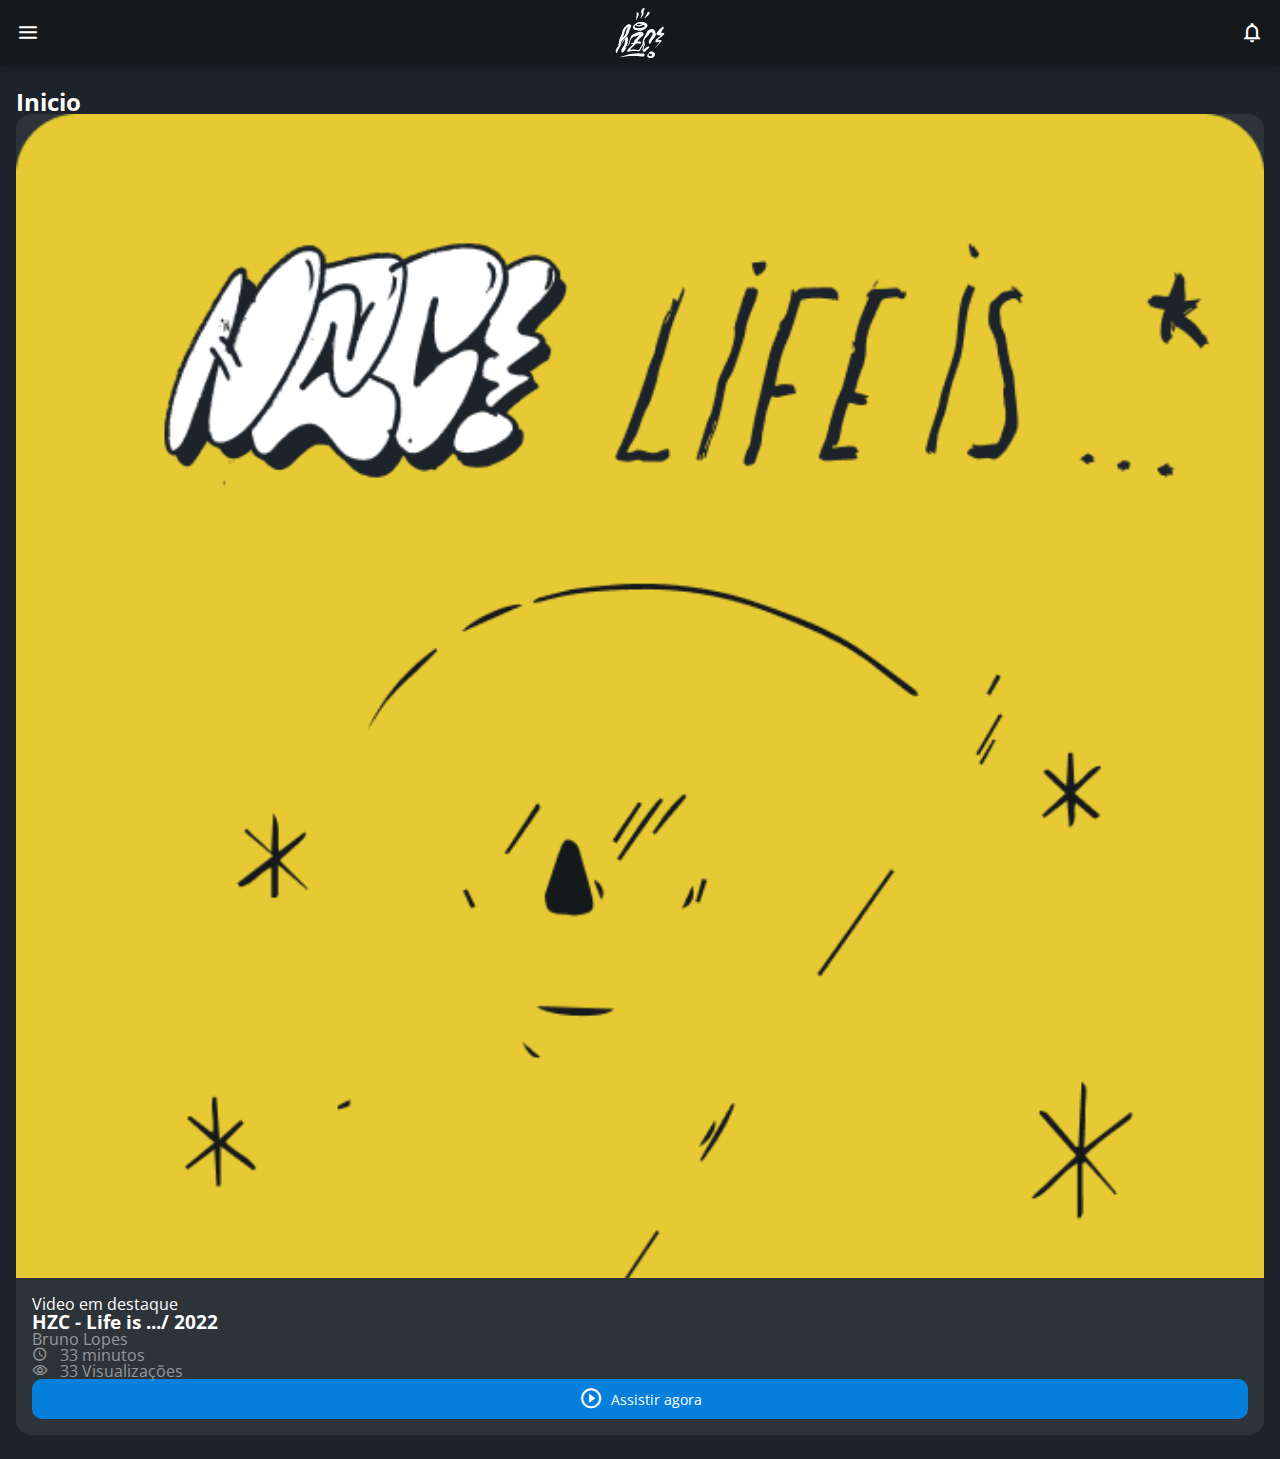
==== html-css/2 flexbox e grid/index.html @ 56a25d45 "css cartão" ====
<!DOCTYPE html>
<html lang="pt-br">
<head>
    <meta charset="UTF-8">
    <meta http-equiv="X-UA-Compatible" content="IE=edge">
    <meta name="viewport" content="width=device-width, initial-scale=1.0">
    <link rel="preconnect" href="https://fonts.googleapis.com">
    <link rel="preconnect" href="https://fonts.gstatic.com" crossorigin>
    <link rel="stylesheet" href="https://fonts.googleapis.com/css2?family=Open+Sans:wght@400;600;700&display=swap">
    <link rel="stylesheet" href="assets/css/reset.css">
    <link rel="stylesheet" href="assets/css/estilos.css">
    <title>HZC | Home</title>
</head>
<body>
    <header class="cabecalho">
        <button class="cabecalho__menu" aria-label="Menu"><i></i></button>
        <img src="assets/img/logo.svg" alt="logo da HZC" class="cabecalho__logo">
        <button class="cabecalho__notificacao" aria-label="Notificação"><i></i></button>
    </header>
   <nav class="menu-lateral ">
    <img src="assets/img/logo.svg" alt="logo da HZC" class="menu-lateral__logo">
    <a href="#" class="menu-lateral__link menu-lateral__link--inicio menu-lateral__link--ativo">Início</a>
    <a href="#" class="menu-lateral__link menu-lateral__link--video">Video</a>
    <a href="#" class="menu-lateral__link menu-lateral__link--picos">Picos</a>
    <a href="#" class="menu-lateral__link menu-lateral__link--integrantes">Integrantes</a>
    <a href="#" class="menu-lateral__link menu-lateral__link--camisas">Camisas</a>
    <a href="#" class="menu-lateral__link menu-lateral__link--pinturas">Pinturas</a>
    </nav>
    <main class="principal">
        <h2 class="titulo-pagina">Inicio</h2>
        <article class="cartao">
            <img src="assets/img/banner-mobile_1.png" alt="banner cartão 1" class="cartao__imagem">
            <div class="cartao__conteudo">
                <p class="cartao__destaque">Video em destaque</p>
                <h3 class="cartao__titulo">HZC - Life is .../ 2022</h3>
                <p class="cartaoperfil">Bruno Lopes</p>
                <p class="cartao__infor cartao__infor--tempo"> 33 minutos</p>
                <p class="cartao__infor cartao__infor--visualizacao"> 33 Visualizações</p>
                <button class="cartao__botao cartao__botao--destaque cartao__botao--play">Assistir agora</button>
            </div>
        </article>
    </main>





    <script src="index.js"></script>
</body>
</html>
---- html-css/2 flexbox e grid/assets/css/estilos.css ----
@font-face {
    font-family: 'icones';
    src: url(../font/icones.ttf);
}

body{
    background-color: #1D232A;
    font-family: 'Open Sans', 'icones', sans-serif;
    color: #ffffff;
}

.cabecalho{
    display: flex;
    justify-content: space-between;
    align-items: center;
    background-color: #15191C;
    box-shadow: 0px 4px 4px rgba(0, 0, 0, 0.16);
    padding: 8px 16px;
}

.cabecalho__menu::before{
    content: "\e904";
    font-size: 24px;
}

.cabecalho__notificacao::before{
    content: "\e906";
    font-size: 24px;
}

.cabecalho__logo{
    width: 50px;
}

.menu-lateral{
    display: flex;
    flex-direction: column;
    background-color: #15191C;
    width: 75vw;
    height: 100vh;

    position: absolute;
    left: -100vw;
    transition: 0.25s;
}

.menu-lateral--ativo{
    left: 0vw;
    transition: 0.25s;
}

.menu-lateral__logo{
    align-self: center;
    width: 118px;
    padding: 16px;
}

.menu-lateral__link{
    height:64px;
    color: #95999c;   
    padding-left: 64px;
    display: flex;
    align-items: center;
}

.menu-lateral__link--ativo{
    color: white;
    padding-left: 56px;
    border-left:8px solid #ffffff;
}

.menu-lateral__link::before{
    content: "";
    width: 24px;
    height: 24px;
    font-size: 24px;
    position: absolute;
    left: 24px;
    
}

.menu-lateral__link--inicio::before{
    content: "\e902";
}
.menu-lateral__link--video::before{
    content: "\e90e";
}
.menu-lateral__link--picos::before{
    content: "\e909";
}
.menu-lateral__link--integrantes::before{
    content: "\e903";
}
.menu-lateral__link--camisas::before{
    content: "\e900";
}
.menu-lateral__link--pinturas::before{
    content: "\e90a";
}

.principal{
    padding: 24px 16px;
}

.titulo-pagina{
    font-size: 1.5rem;
    font-weight: 700;
}

.cartao{
    width: 100%;
    border-radius: 15px;
    overflow: hidden; /*qualquer coisa que passar do cartão fica escondido*/
    background-color:#2C343A ;

}

.cartao__conteudo{
    padding: 16px;
    color: #95999C

}

.cartao__destaque{
    color: white;
}

.cartao__titulo{
    font-size: 1.2rem;
    font-weight: 700;
    color: white;
}

.cartao__perfil{
    color: #95999C;
    font-size: 0.9rem;
}

.cartao__info{
    display: flex;
    align-items: center;
    color: #95999C;
}

.cartao__infor--tempo::before{
    content: "\e90c";
    margin-right: 8px;
}

.cartao__infor--visualizacao::before{
    content: "\e90f";
    margin-right: 8px;
}

.cartao__botao{
    display: flex;
    justify-content: center;
    align-items: center;
    background-color: #0480DC;
    width: 40px;
    height: 40px;
    border-radius: 10px;
    font-size: 0.9rem;
    color: white;
}

.cartao__botao--play::before{
    content: "\e90b";
    font-size: 24px;

}

.cartao__botao--destaque{
    width: 100%;
}

.cartao__botao--destaque::before{
    margin-right: 8px;
}
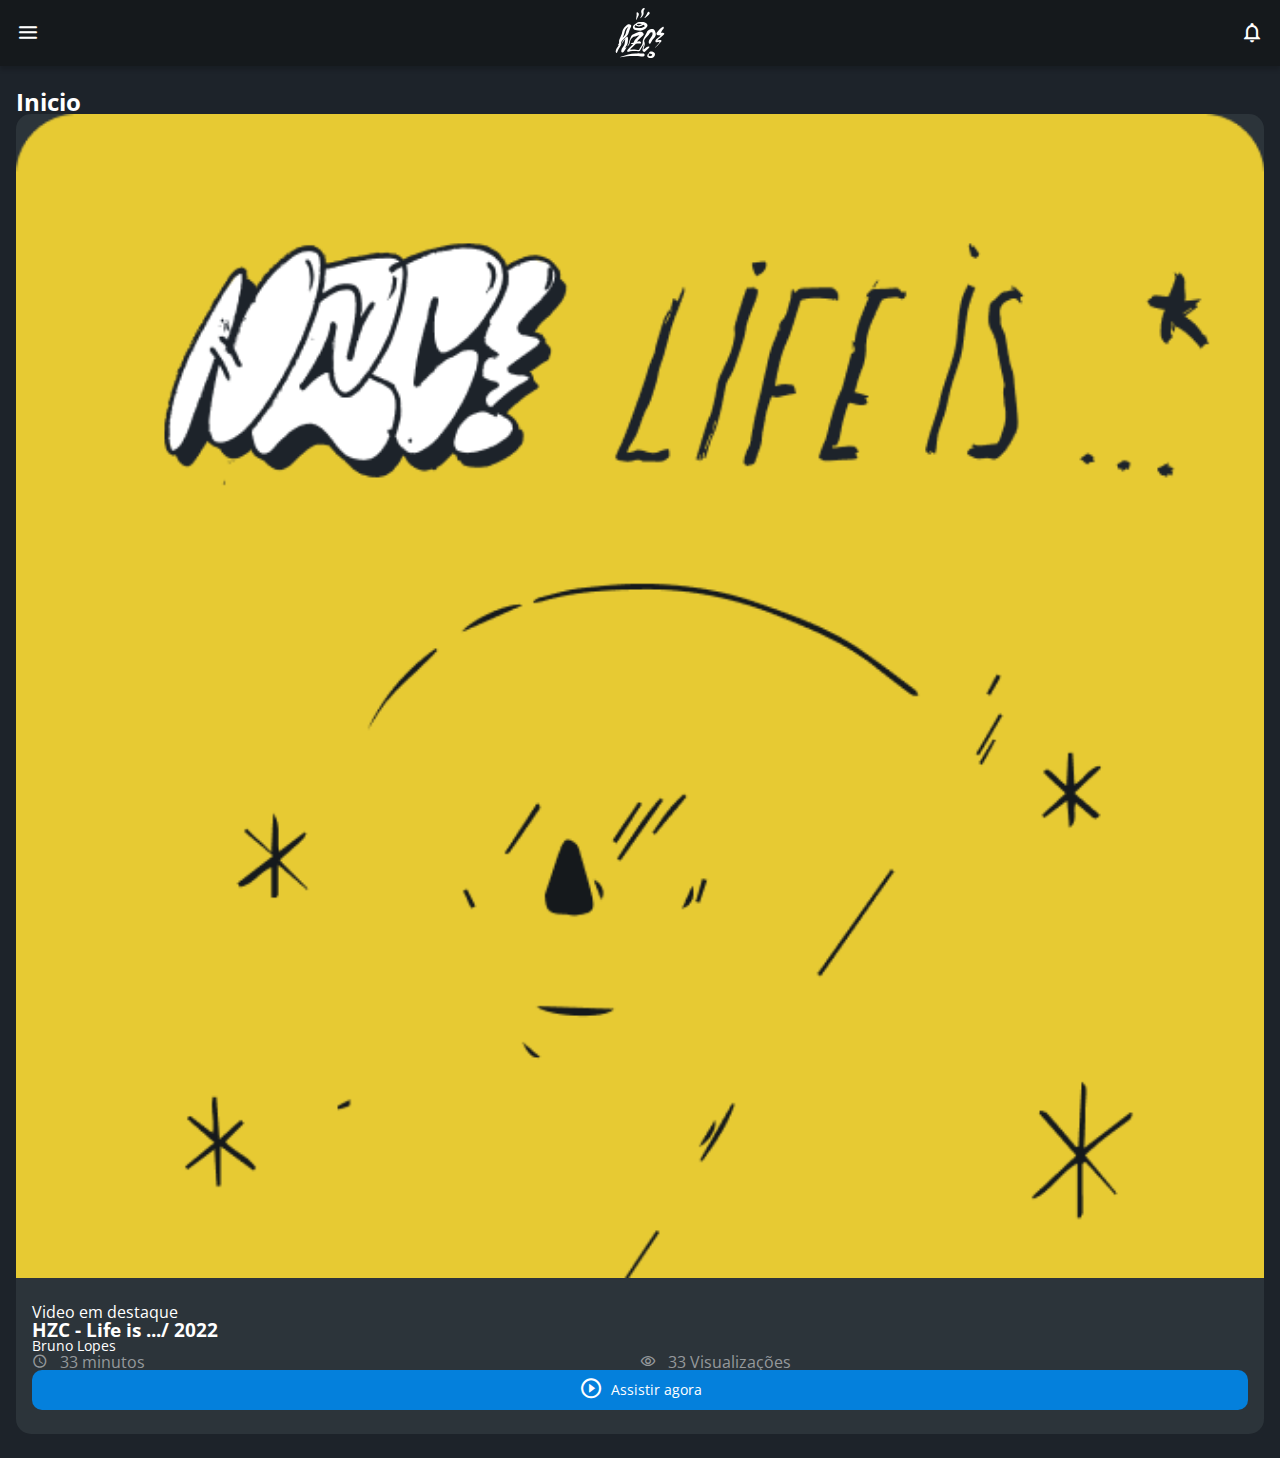
==== commit acec963b: "fim css cartão destaque" ====
--- a/html-css/2 flexbox e grid/index.html
+++ b/html-css/2 flexbox e grid/index.html
@@ -33,7 +33,7 @@
             <div class="cartao__conteudo">
                 <p class="cartao__destaque">Video em destaque</p>
                 <h3 class="cartao__titulo">HZC - Life is .../ 2022</h3>
-                <p class="cartaoperfil">Bruno Lopes</p>
+                <p class="cartao__perfil">Bruno Lopes</p>
                 <p class="cartao__infor cartao__infor--tempo"> 33 minutos</p>
                 <p class="cartao__infor cartao__infor--visualizacao"> 33 Visualizações</p>
                 <button class="cartao__botao cartao__botao--destaque cartao__botao--play">Assistir agora</button>
--- a/html-css/2 flexbox e grid/assets/css/estilos.css
+++ b/html-css/2 flexbox e grid/assets/css/estilos.css
@@ -116,29 +116,33 @@
 }
 
 .cartao__conteudo{
-    padding: 16px;
-    color: #95999C
+    color: white;
+    padding: 24px 16px;
+    display: grid;
+    grid-template-columns: 1fr 1fr;
 
 }
 
 .cartao__destaque{
-    color: white;
+    grid-column: span 2;
 }
 
 .cartao__titulo{
     font-size: 1.2rem;
     font-weight: 700;
-    color: white;
+    grid-column: span 2;
 }
 
 .cartao__perfil{
-    color: #95999C;
     font-size: 0.9rem;
+    grid-column: span 2;
 }
 
 .cartao__info{
     display: flex;
     align-items: center;
+}
+.cartao__infor--tempo, .cartao__infor--visualizacao{
     color: #95999C;
 }
 
@@ -161,7 +165,6 @@
     height: 40px;
     border-radius: 10px;
     font-size: 0.9rem;
-    color: white;
 }
 
 .cartao__botao--play::before{
@@ -172,6 +175,8 @@
 
 .cartao__botao--destaque{
     width: 100%;
+    grid-column: span 2;
+    
 }
 
 .cartao__botao--destaque::before{
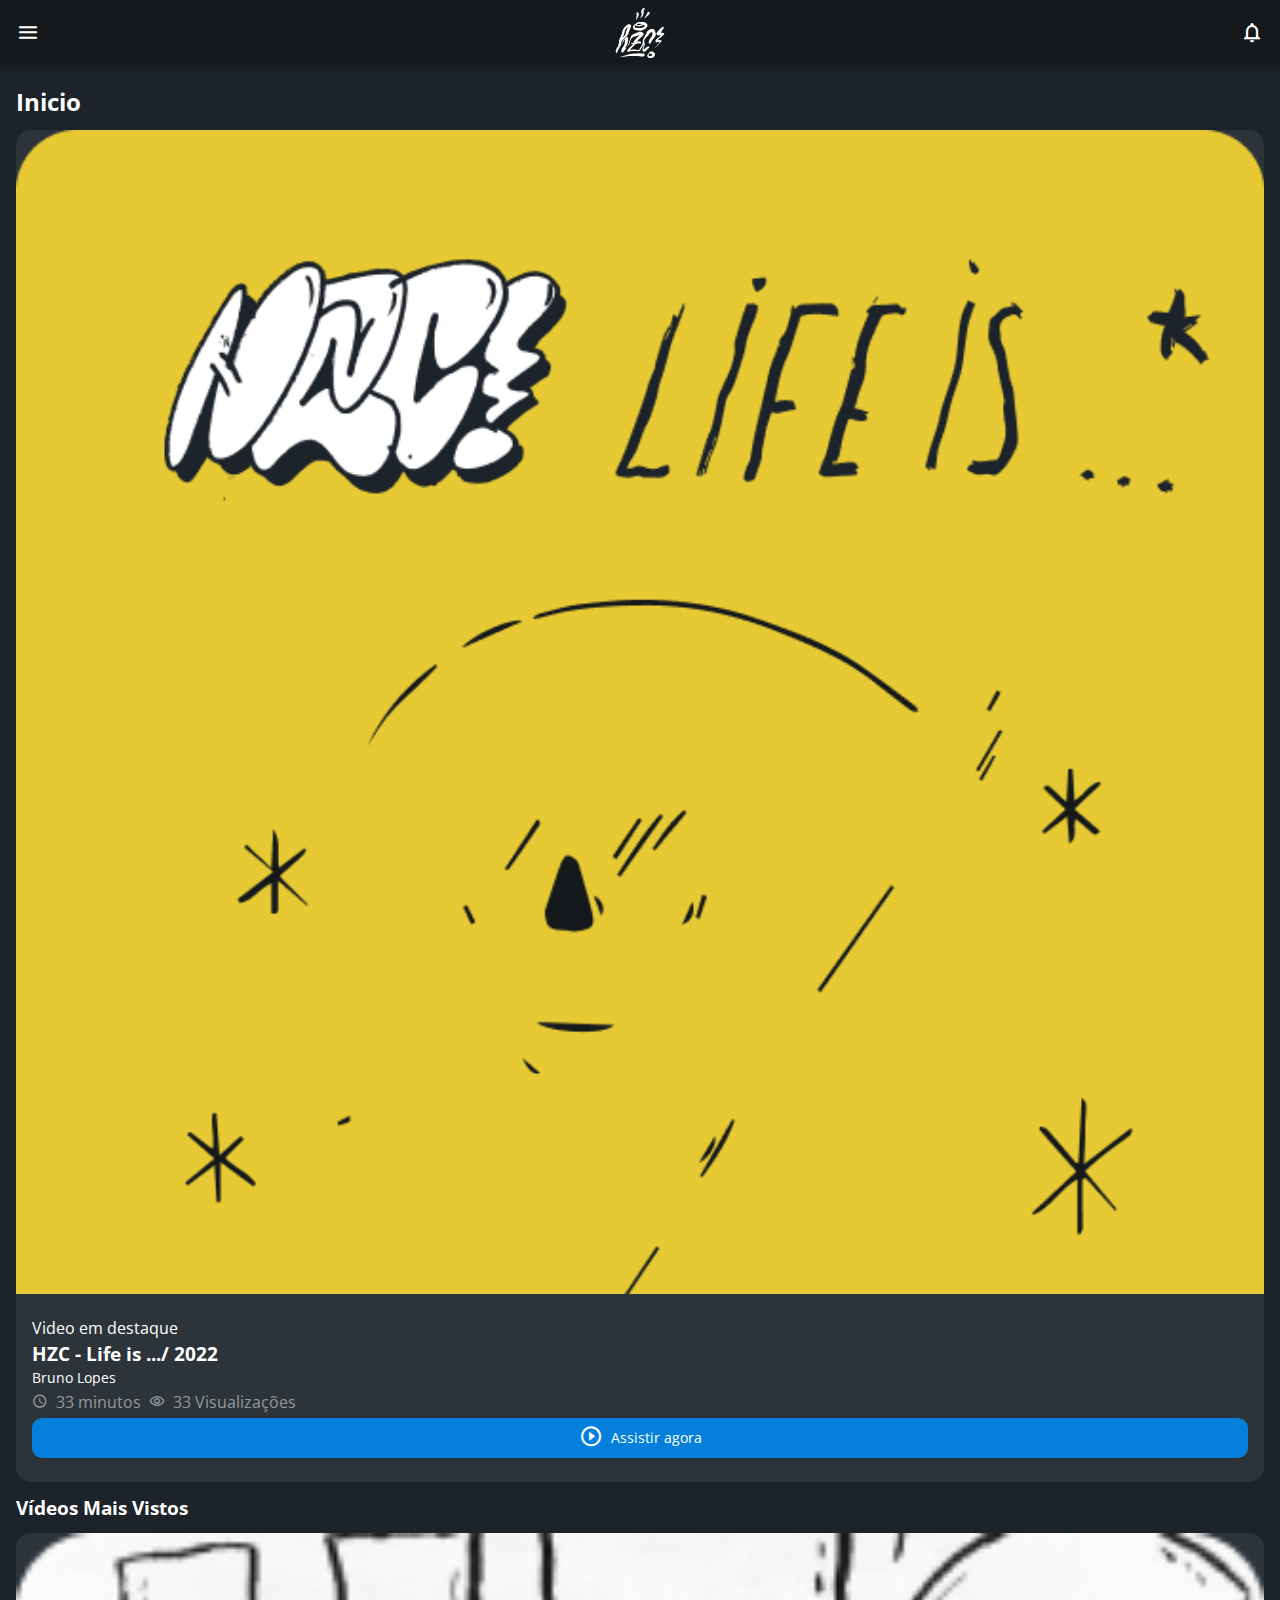
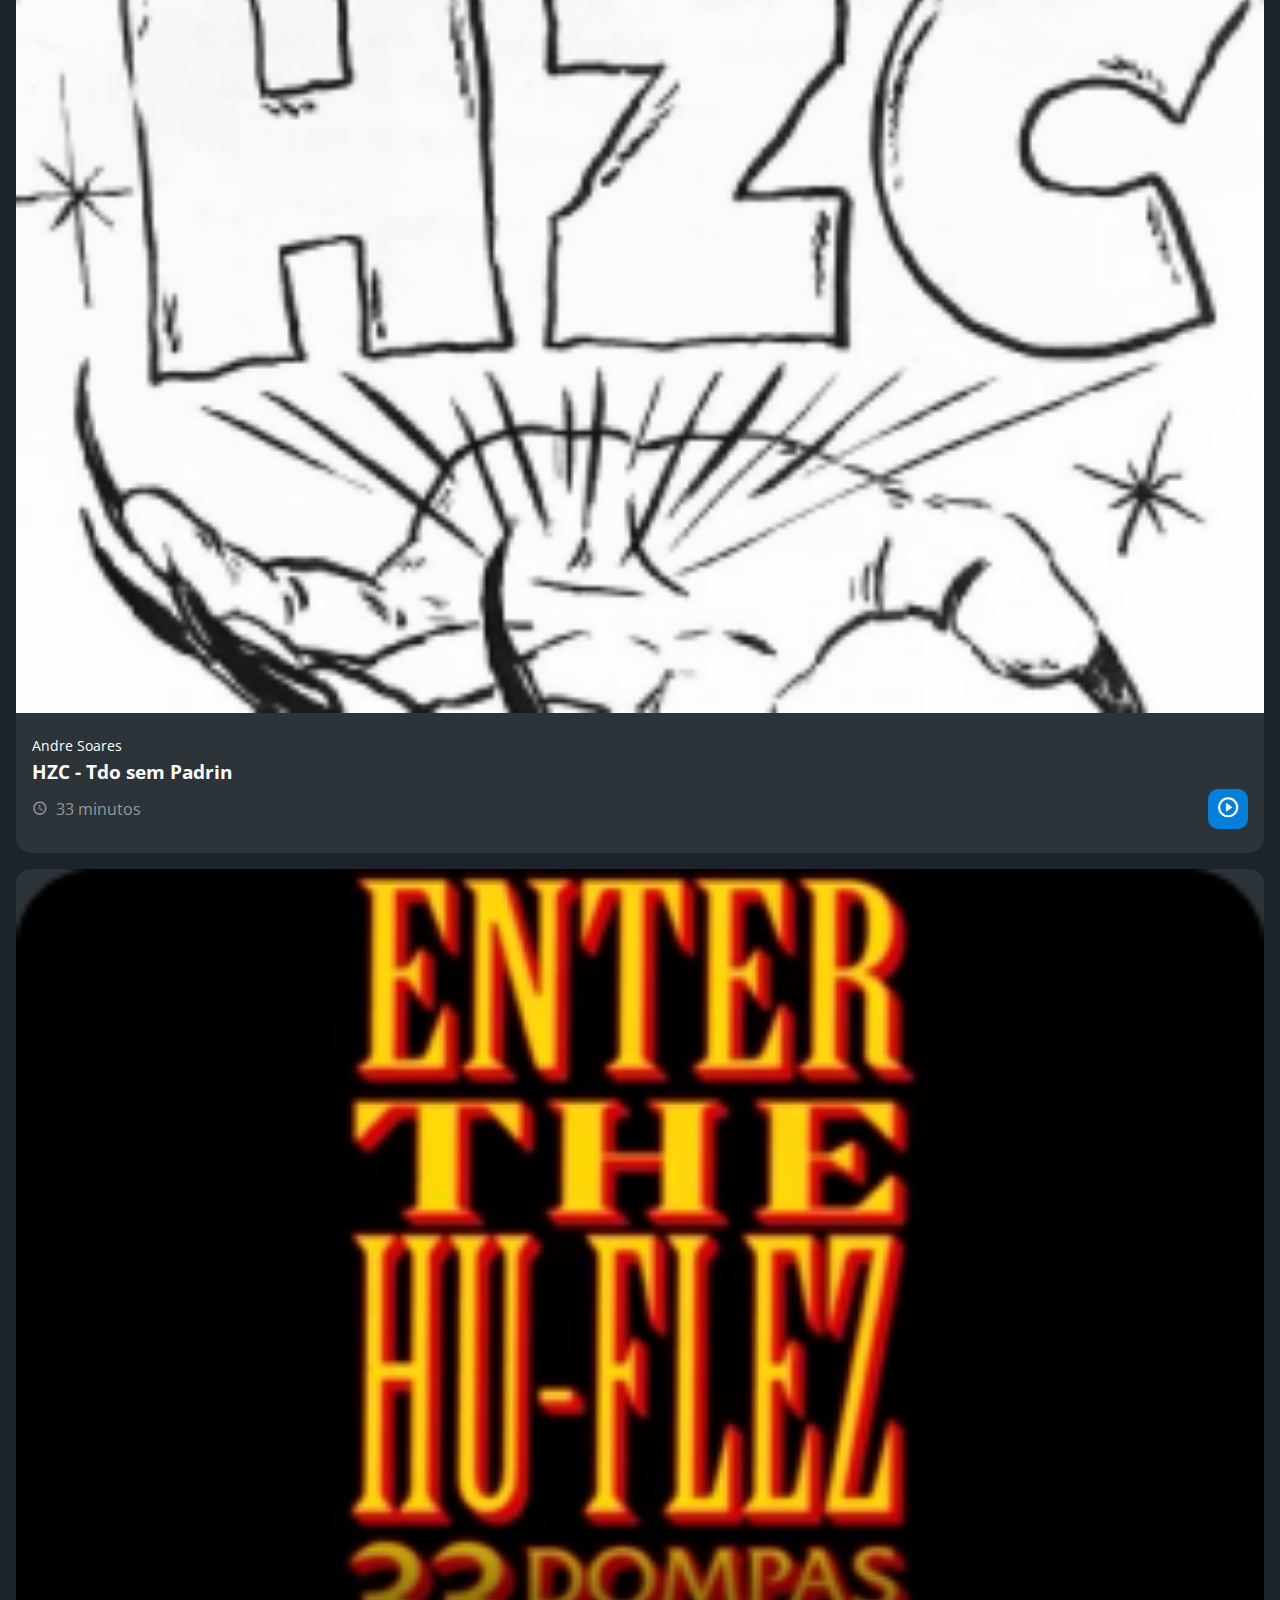
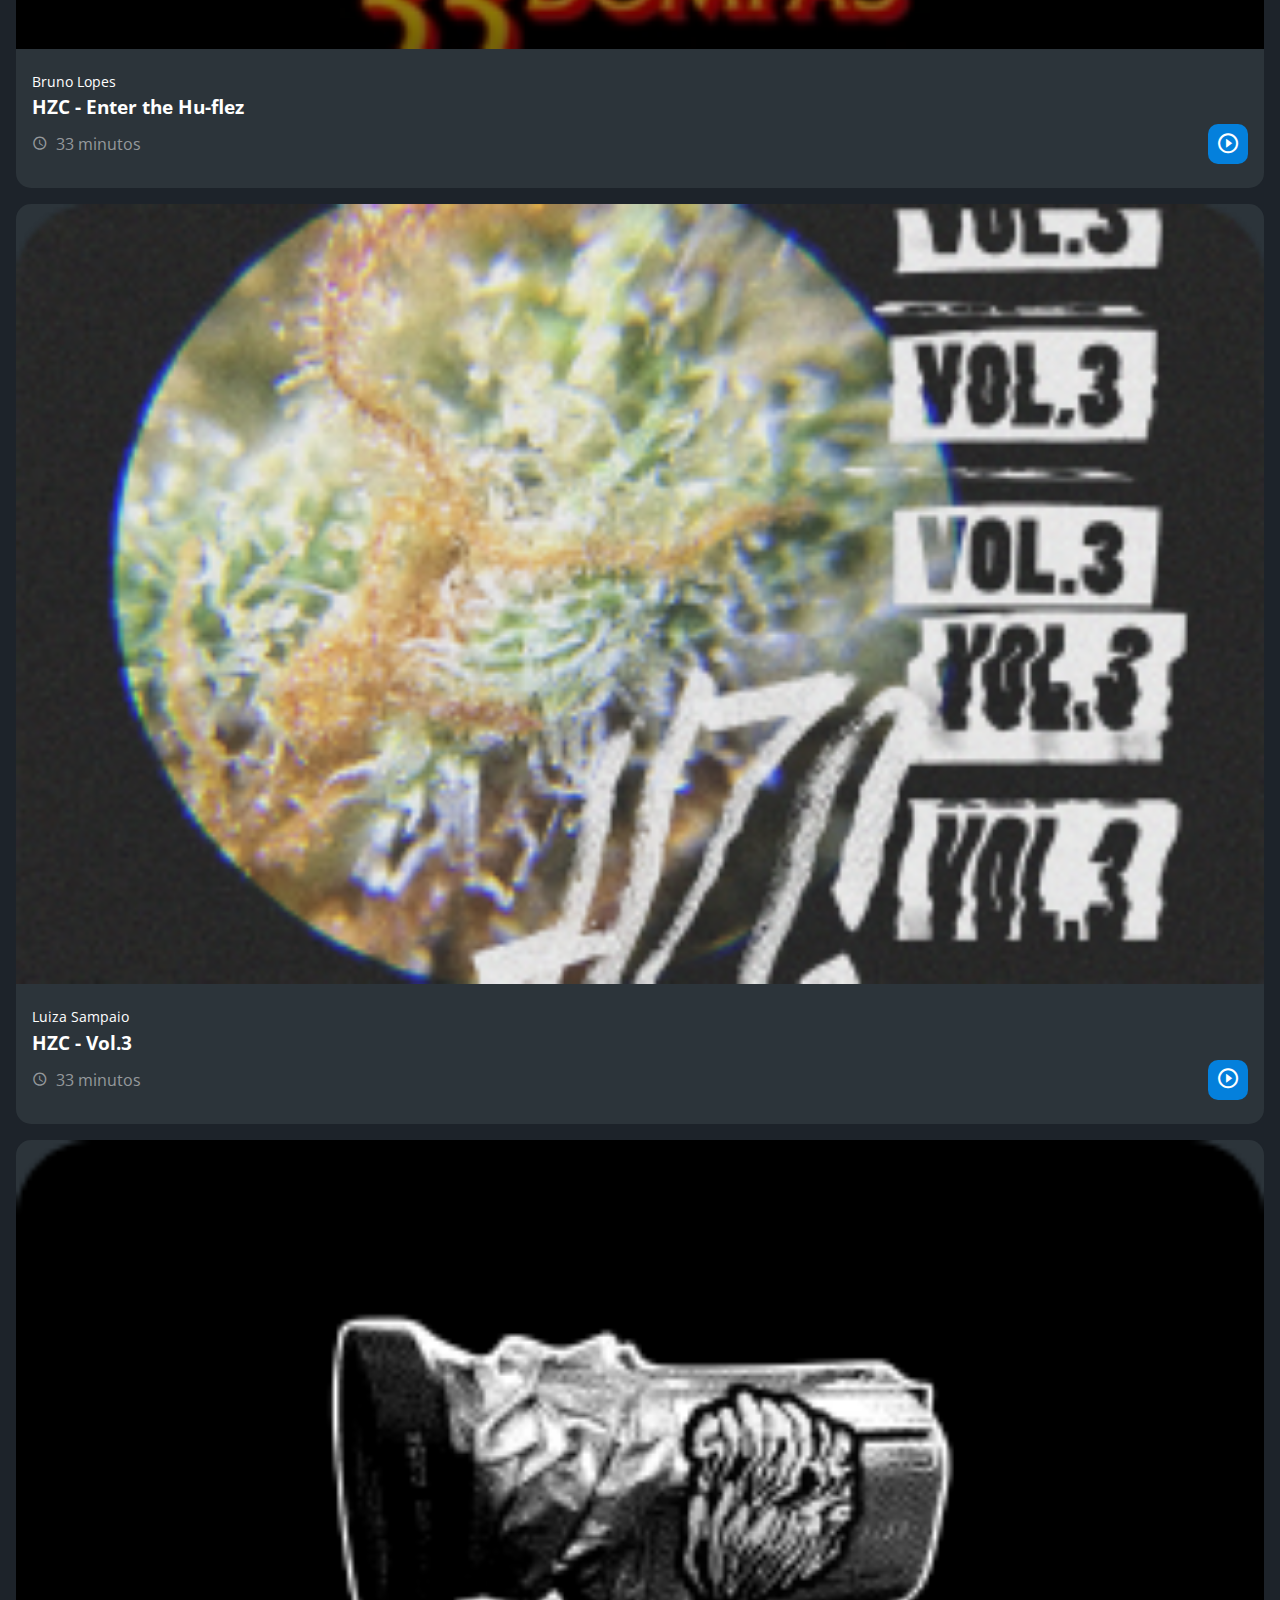
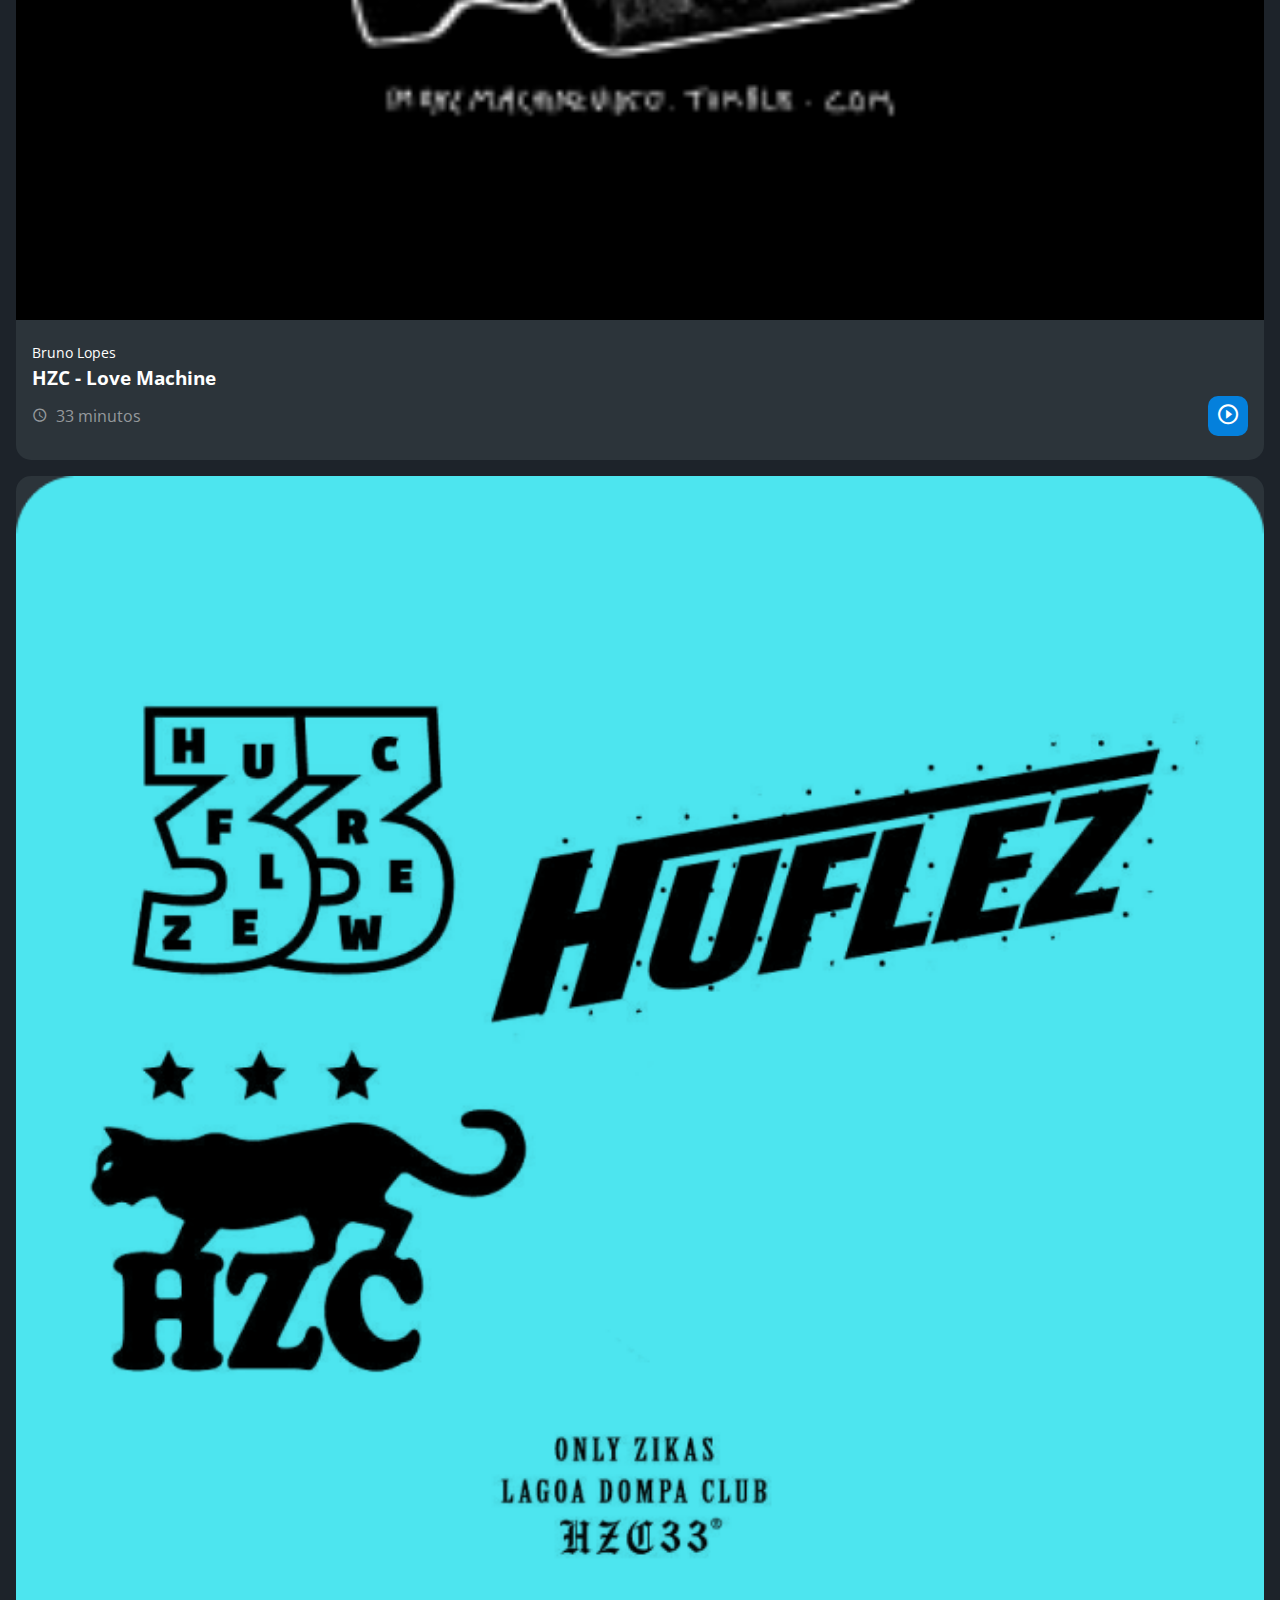
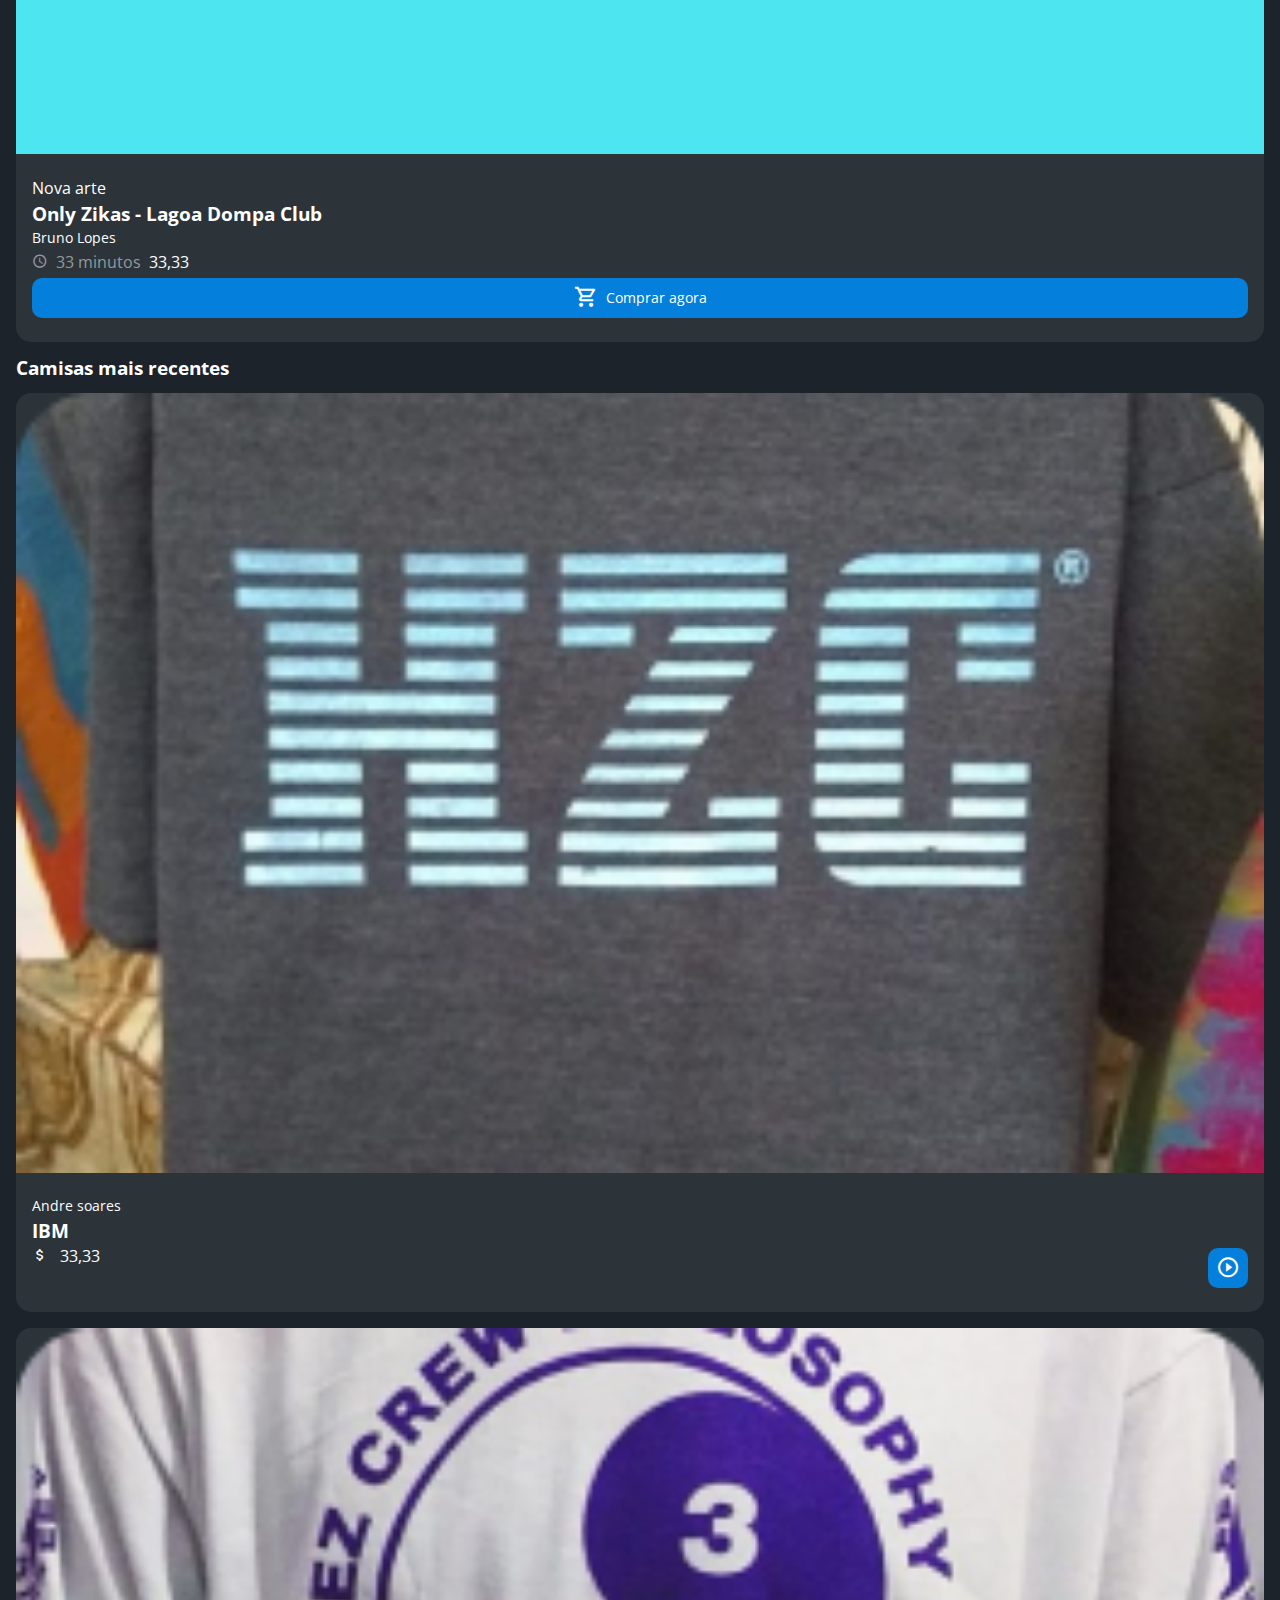
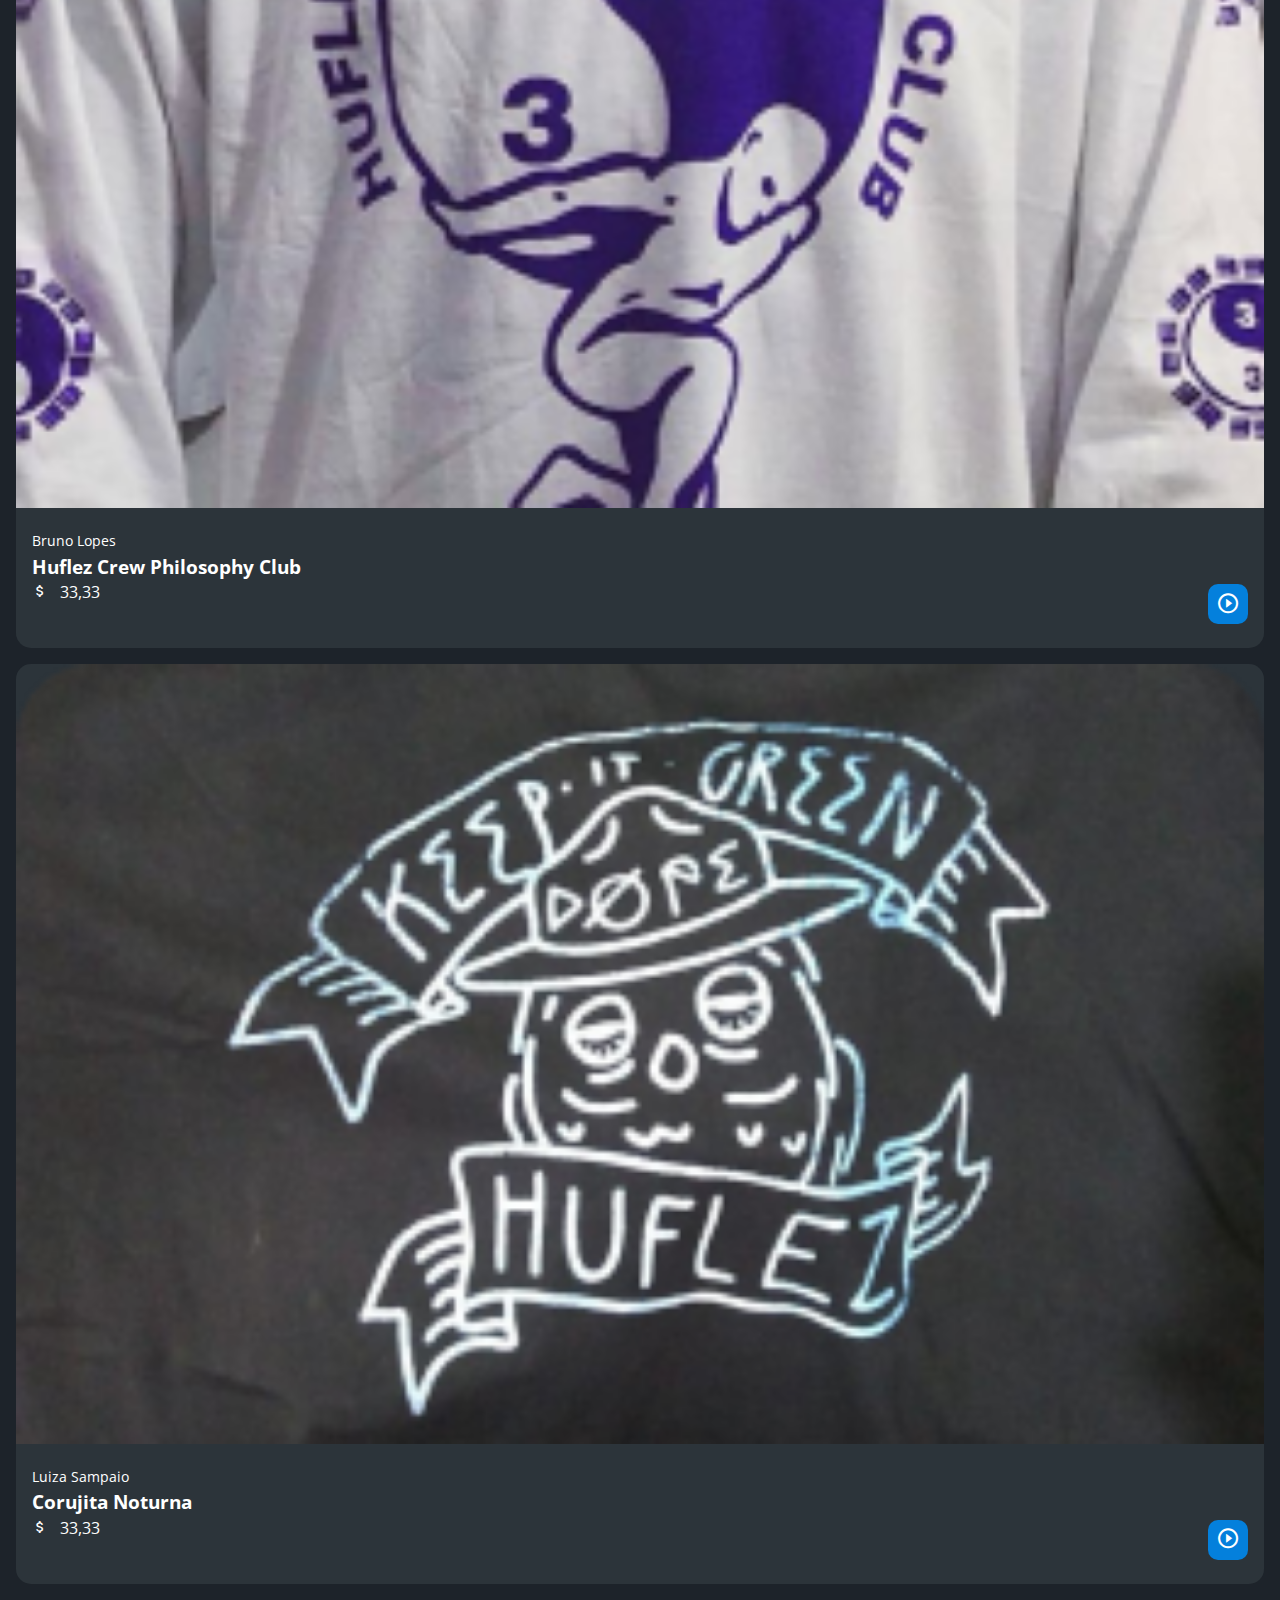
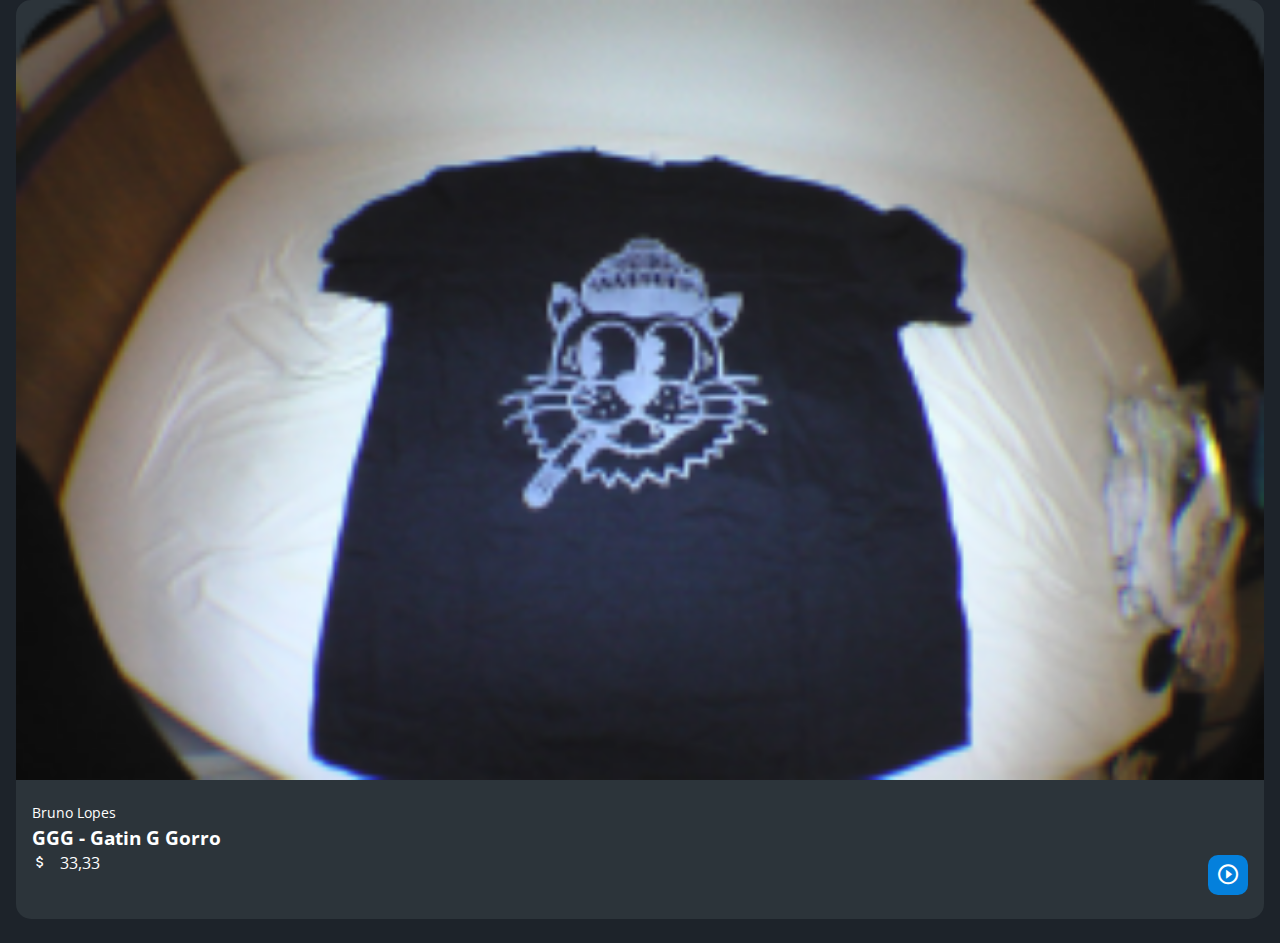
==== commit 01fc4b9e: "fim html/css inicio mobile" ====
--- a/html-css/2 flexbox e grid/index.html
+++ b/html-css/2 flexbox e grid/index.html
@@ -28,7 +28,7 @@
     </nav>
     <main class="principal">
         <h2 class="titulo-pagina">Inicio</h2>
-        <article class="cartao">
+        <article class="cartao .cartao--destaque">
             <img src="assets/img/banner-mobile_1.png" alt="banner cartão 1" class="cartao__imagem">
             <div class="cartao__conteudo">
                 <p class="cartao__destaque">Video em destaque</p>
@@ -39,6 +39,97 @@
                 <button class="cartao__botao cartao__botao--destaque cartao__botao--play">Assistir agora</button>
             </div>
         </article>
+        <section class="secao">
+            <h3 class="titulo-secao">Vídeos Mais Vistos</h3>
+            <article class="cartao">
+                <img src="assets/img/video_1.png" alt="video 1" class="cartao__imagem">
+                <div class="cartao__conteudo">
+                    <p class="cartao__perfil">Andre Soares</p>
+                    <h3 class="cartao__titulo">HZC - Tdo sem Padrin</h3>
+                    <p class="cartao__infor cartao__infor--tempo"> 33 minutos</p>
+                    <button class="cartao__botao  cartao__botao--play" aria-label="Assistir agora"></button>
+                </div>
+            </article>
+            <article class="cartao">
+                <img src="assets/img/video_2.png" alt="video 2" class="cartao__imagem">
+                <div class="cartao__conteudo">
+                    <p class="cartao__perfil">Bruno Lopes</p>
+                    <h3 class="cartao__titulo">HZC - Enter the Hu-flez</h3>
+                    <p class="cartao__infor cartao__infor--tempo"> 33 minutos</p>
+                    <button class="cartao__botao  cartao__botao--play" aria-label="Assistir agora"></button>
+                </div>
+            </article>
+            <article class="cartao">
+                <img src="assets/img/video_3.png" alt="video 3" class="cartao__imagem">
+                <div class="cartao__conteudo">
+                    <p class="cartao__perfil">Luiza Sampaio</p>
+                    <h3 class="cartao__titulo">HZC - Vol.3</h3>
+                    <p class="cartao__infor cartao__infor--tempo"> 33 minutos</p>
+                    <button class="cartao__botao  cartao__botao--play" aria-label="Assistir agora"></button>
+                </div>
+            </article>
+            <article class="cartao">
+                <img src="assets/img/video_4.png" alt="video 4" class="cartao__imagem">
+                <div class="cartao__conteudo">
+                    <p class="cartao__perfil">Bruno Lopes</p>
+                    <h3 class="cartao__titulo">HZC - Love Machine</h3>
+                    <p class="cartao__infor cartao__infor--tempo"> 33 minutos</p>
+                    <button class="cartao__botao  cartao__botao--play" aria-label="Assistir agora"></button>
+                </div>
+            </article>
+        </section>
+
+
+        <article class="cartao .cartao--destaque">
+            <img src="assets/img/banner-mobile_2.png" alt="banner cartão 1" class="cartao__imagem">
+            <div class="cartao__conteudo">
+                <p class="cartao__destaque">Nova arte</p>
+                <h3 class="cartao__titulo">Only Zikas - Lagoa Dompa Club</h3>
+                <p class="cartao__perfil">Bruno Lopes</p>
+                <p class="cartao__infor cartao__infor--tempo"> 33 minutos</p>
+                <p class="cartao__infor cartao__infor--cartao__infor--rs"> 33,33</p>
+                <button class="cartao__botao cartao__botao--destaque cartao__botao--comprar">Comprar  agora</button>
+            </div>
+        </article>
+        <section class="secao">
+            <h3 class="titulo-secao">Camisas mais recentes</h3>
+            <article class="cartao">
+                <img src="assets/img/produto_1.png" alt="video 1" class="cartao__imagem">
+                <div class="cartao__conteudo">
+                    <p class="cartao__perfil">Andre soares</p>
+                    <h3 class="cartao__titulo">IBM</h3>
+                    <p class="cartao__infor cartao__infor--rs"> 33,33</p>
+                    <button class="cartao__botao  cartao__botao--play" aria-label="Assistir agora"></button>
+                </div>
+            </article>
+            <article class="cartao">
+                <img src="assets/img/produto_2.png" alt="video 2" class="cartao__imagem">
+                <div class="cartao__conteudo">
+                    <p class="cartao__perfil">Bruno Lopes</p>
+                    <h3 class="cartao__titulo">Huflez Crew Philosophy Club</h3>
+                    <p class="cartao__infor cartao__infor--rs"> 33,33</p>
+                    <button class="cartao__botao  cartao__botao--play" aria-label="Assistir agora"></button>
+                </div>
+            </article>
+            <article class="cartao">
+                <img src="assets/img/produto_3.png" alt="video 3" class="cartao__imagem">
+                <div class="cartao__conteudo">
+                    <p class="cartao__perfil">Luiza Sampaio</p>
+                    <h3 class="cartao__titulo">Corujita Noturna</h3>
+                    <p class="cartao__infor cartao__infor--rs"> 33,33</p>
+                    <button class="cartao__botao  cartao__botao--play" aria-label="Assistir agora"></button>
+                </div>
+            </article>
+            <article class="cartao">
+                <img src="assets/img/produto_4.png" alt="video 4" class="cartao__imagem">
+                <div class="cartao__conteudo">
+                    <p class="cartao__perfil">Bruno Lopes</p>
+                    <h3 class="cartao__titulo">GGG - Gatin G Gorro</h3>
+                    <p class="cartao__infor cartao__infor--rs"> 33,33</p>
+                    <button class="cartao__botao  cartao__botao--play" aria-label="Assistir agora"></button>
+                </div>
+            </article>
+        </section>
     </main>
 
 
--- a/html-css/2 flexbox e grid/assets/css/estilos.css
+++ b/html-css/2 flexbox e grid/assets/css/estilos.css
@@ -100,11 +100,18 @@
 
 .principal{
     padding: 24px 16px;
+    display: grid;
+    gap: 16px;
 }
 
 .titulo-pagina{
     font-size: 1.5rem;
     font-weight: 700;
+}
+
+.titulo-secao{
+    font-size: 1.2rem;
+    font-weight: 700; 
 }
 
 .cartao{
@@ -112,14 +119,18 @@
     border-radius: 15px;
     overflow: hidden; /*qualquer coisa que passar do cartão fica escondido*/
     background-color:#2C343A ;
-
+}
+
+.cartao--destaque{
+    margin-bottom: 16px;
 }
 
 .cartao__conteudo{
     color: white;
     padding: 24px 16px;
     display: grid;
-    grid-template-columns: 1fr 1fr;
+    grid-template-columns: auto 1fr;
+    gap: 8px;
 
 }
 
@@ -144,6 +155,8 @@
 }
 .cartao__infor--tempo, .cartao__infor--visualizacao{
     color: #95999C;
+    display: flex;
+    align-items: center;
 }
 
 .cartao__infor--tempo::before{
@@ -153,6 +166,11 @@
 
 .cartao__infor--visualizacao::before{
     content: "\e90f";
+    margin-right: 8px;
+}
+
+.cartao__infor--rs::before{
+    content: "\e905";
     margin-right: 8px;
 }
 
@@ -165,13 +183,19 @@
     height: 40px;
     border-radius: 10px;
     font-size: 0.9rem;
+    justify-self: flex-end;
 }
 
 .cartao__botao--play::before{
     content: "\e90b";
     font-size: 24px;
-
-}
+}
+
+.cartao__botao--comprar::before{
+    content: "\e901";
+    font-size: 24px;
+}
+
 
 .cartao__botao--destaque{
     width: 100%;
@@ -183,27 +207,31 @@
     margin-right: 8px;
 }
 
-
-
-
-
-
-
-
-
-
-
-
-
-
-
-
-
-
-
-
-
-
-
-
-
+.secao{
+    display: grid;
+    gap: 16px;
+}
+
+
+
+
+
+
+
+
+
+
+
+
+
+
+
+
+
+
+
+
+
+
+
+
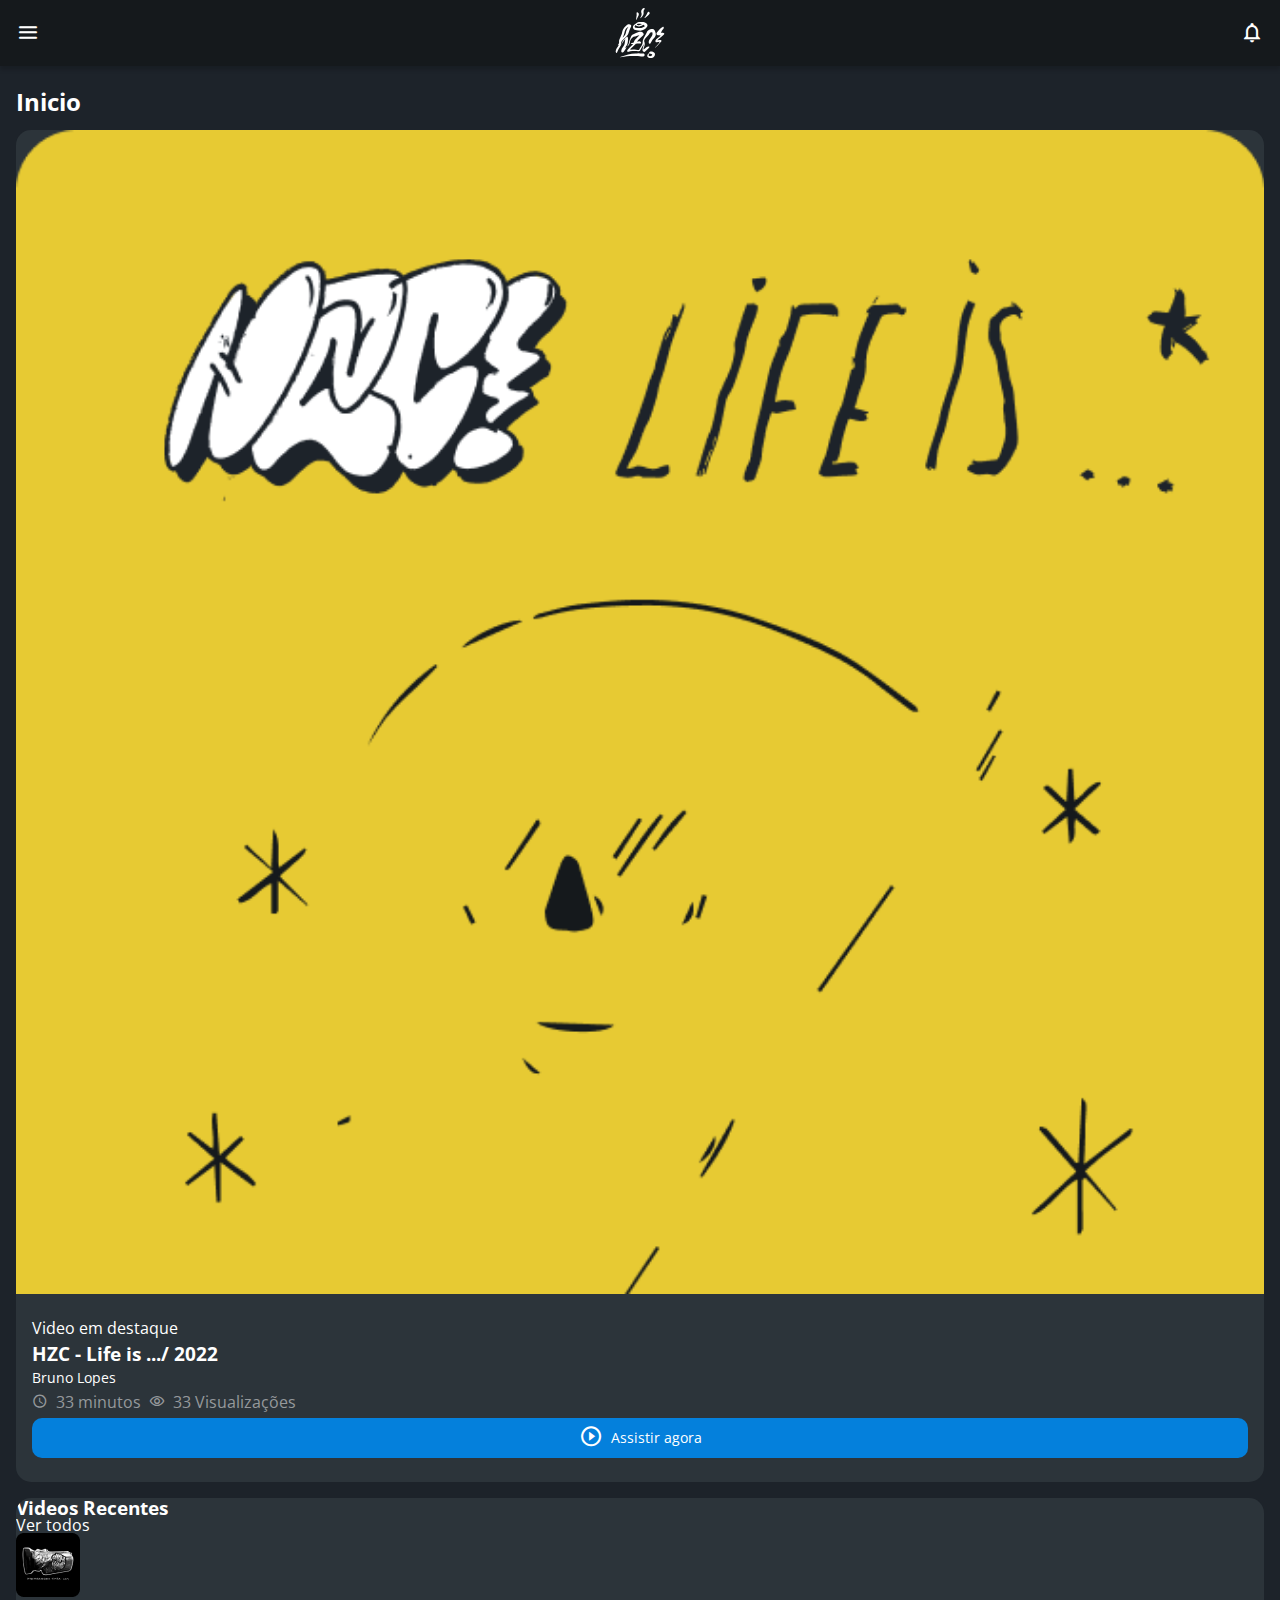
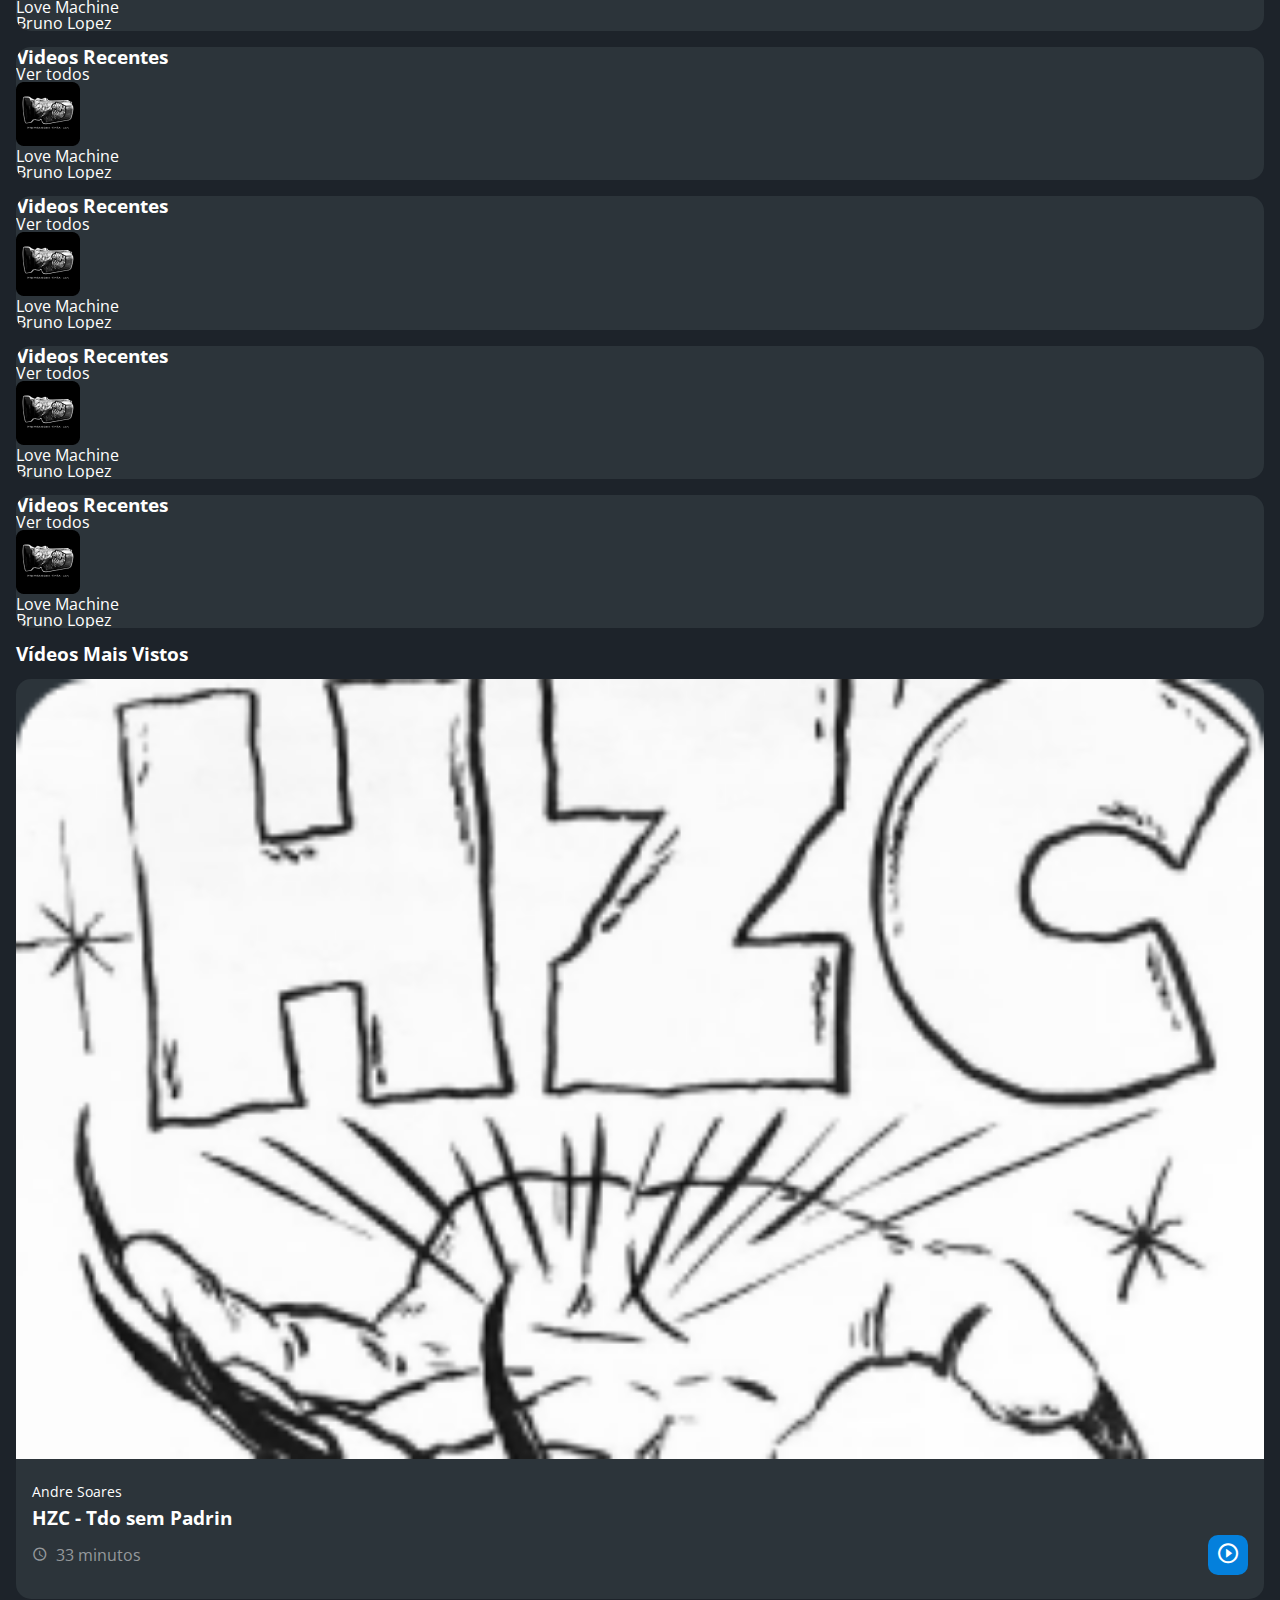
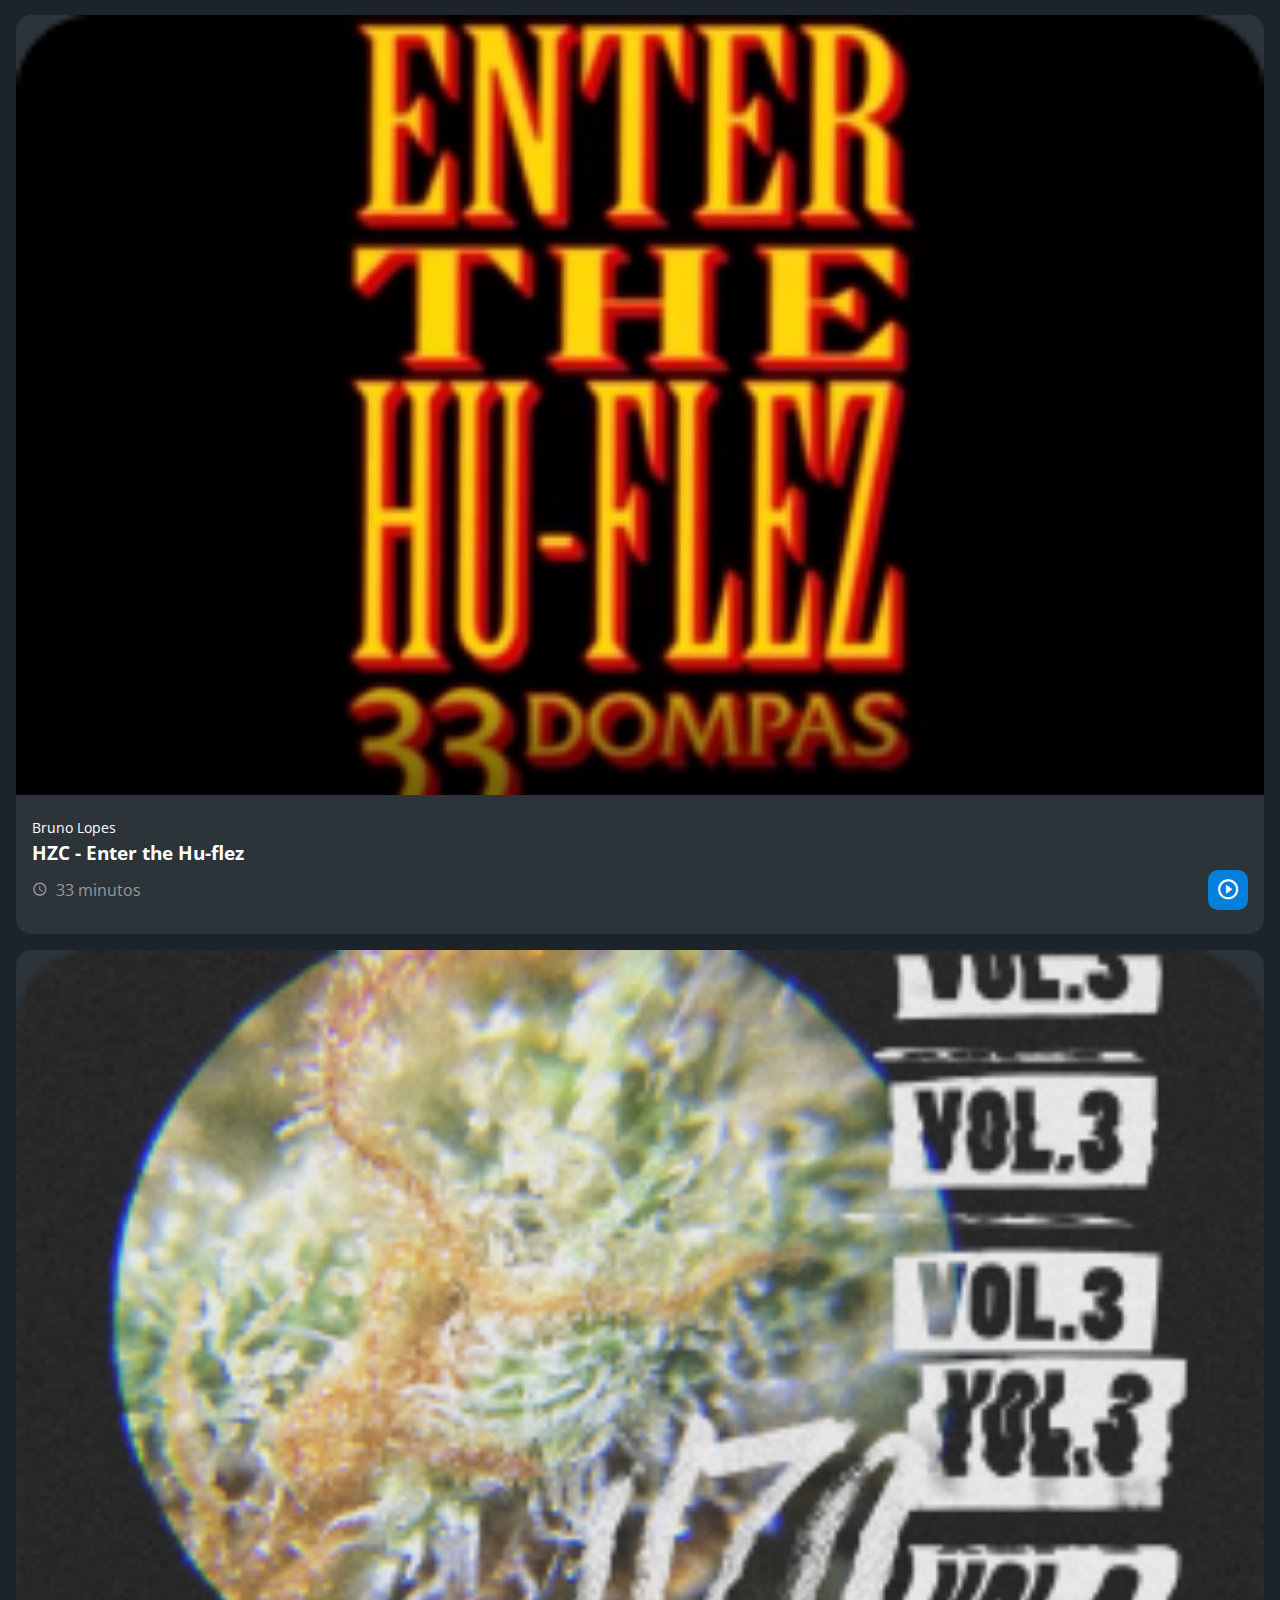
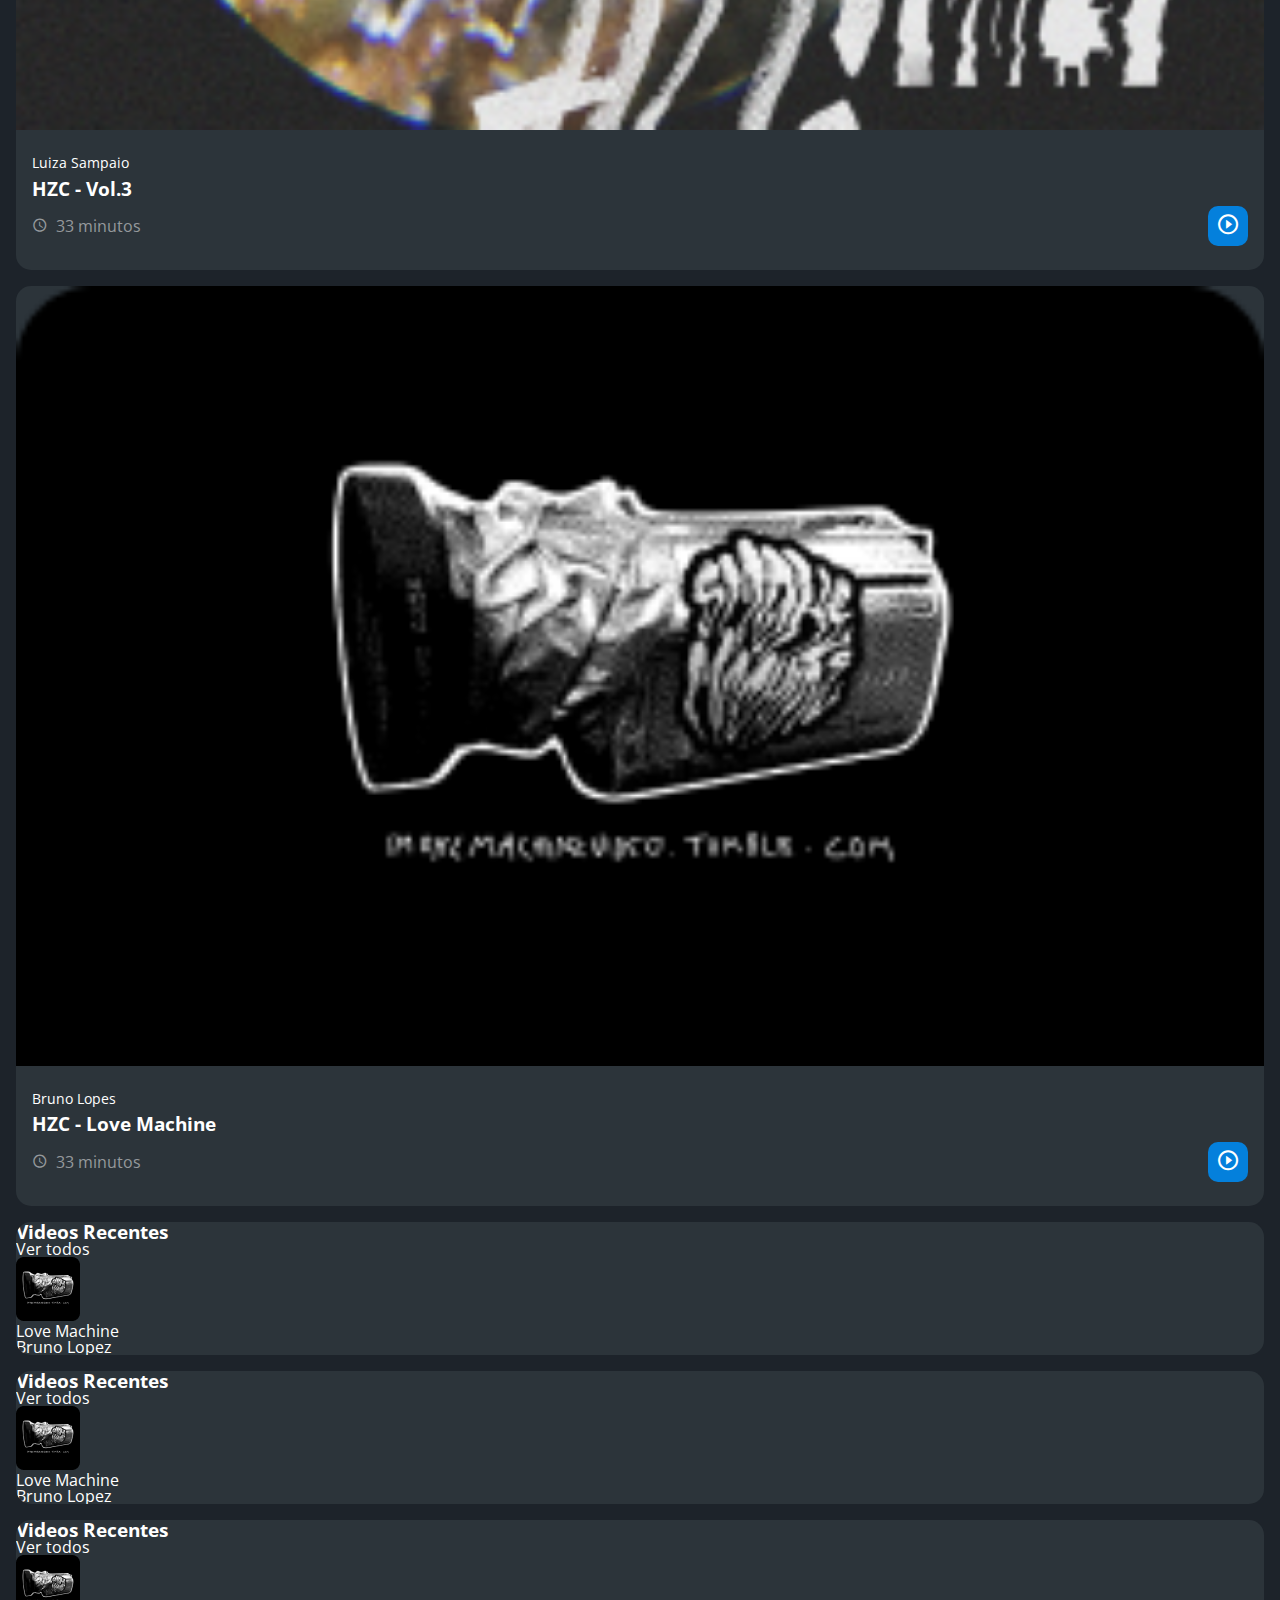
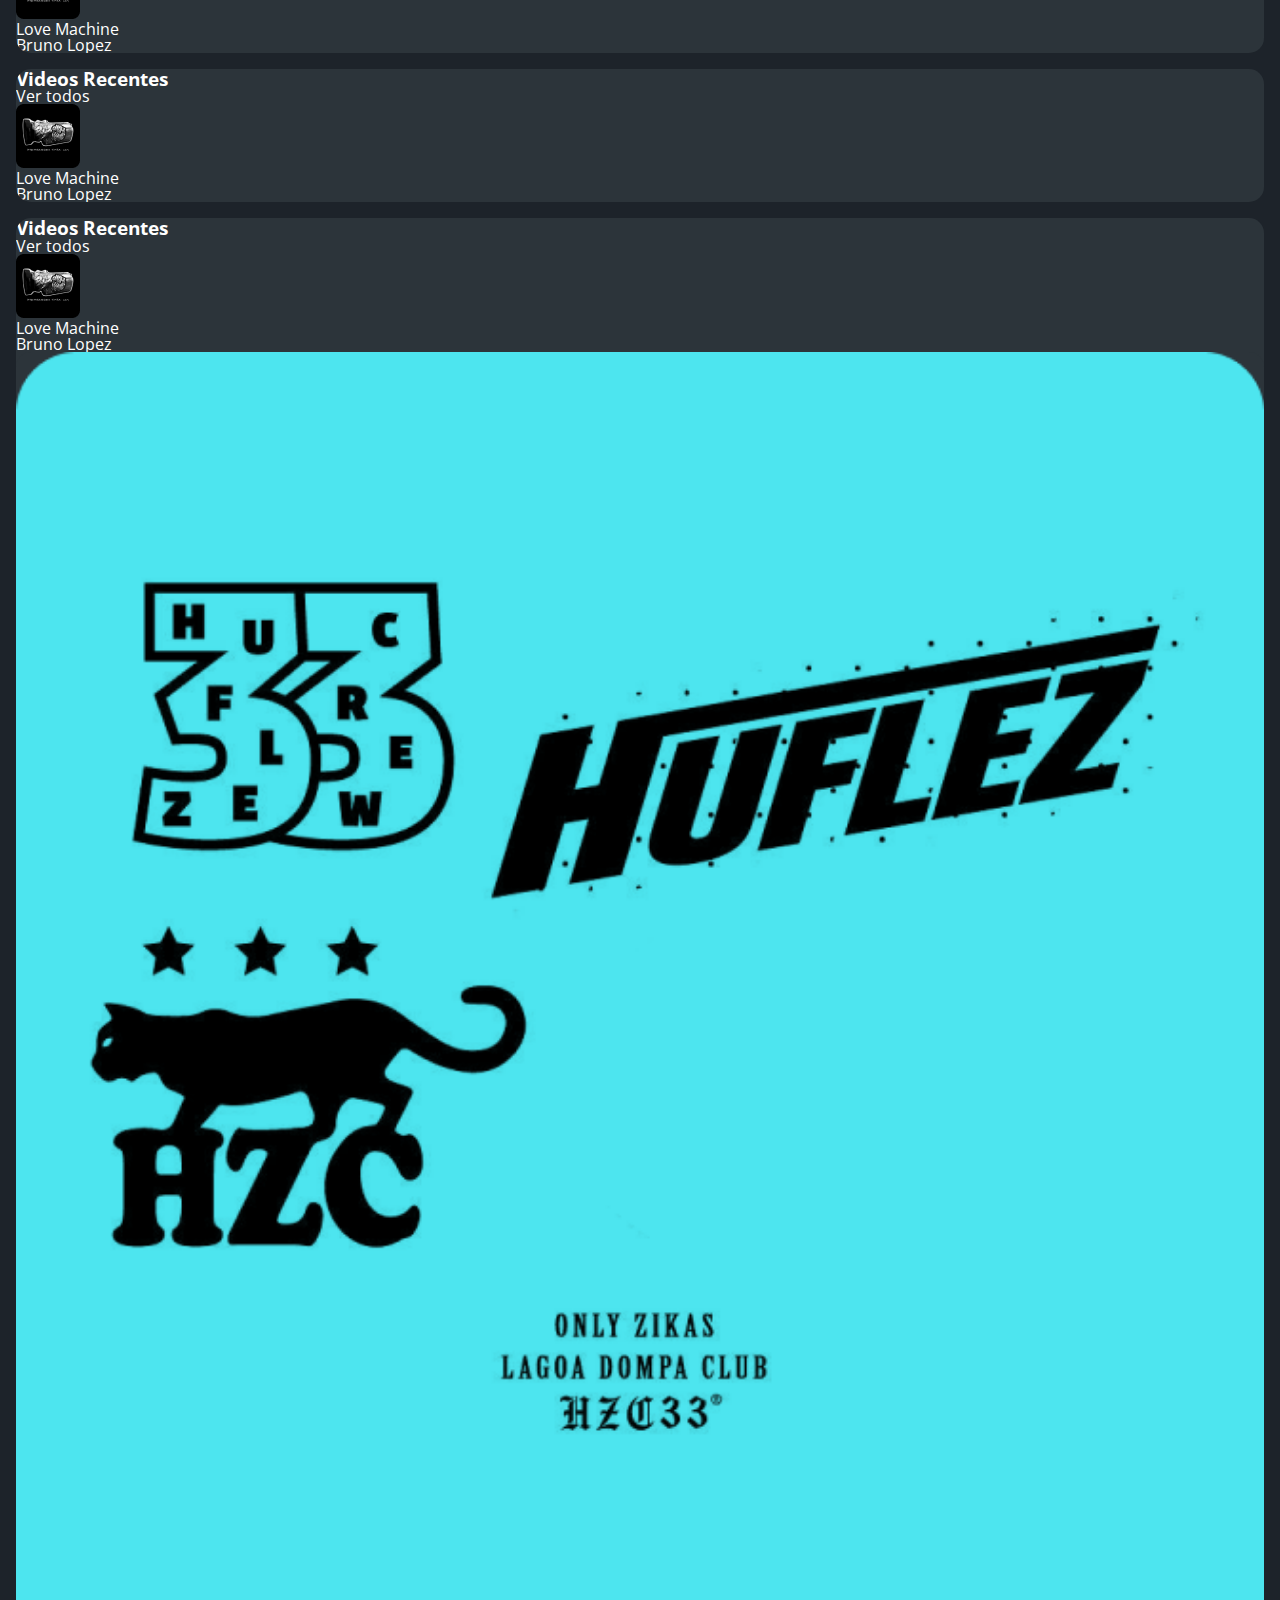
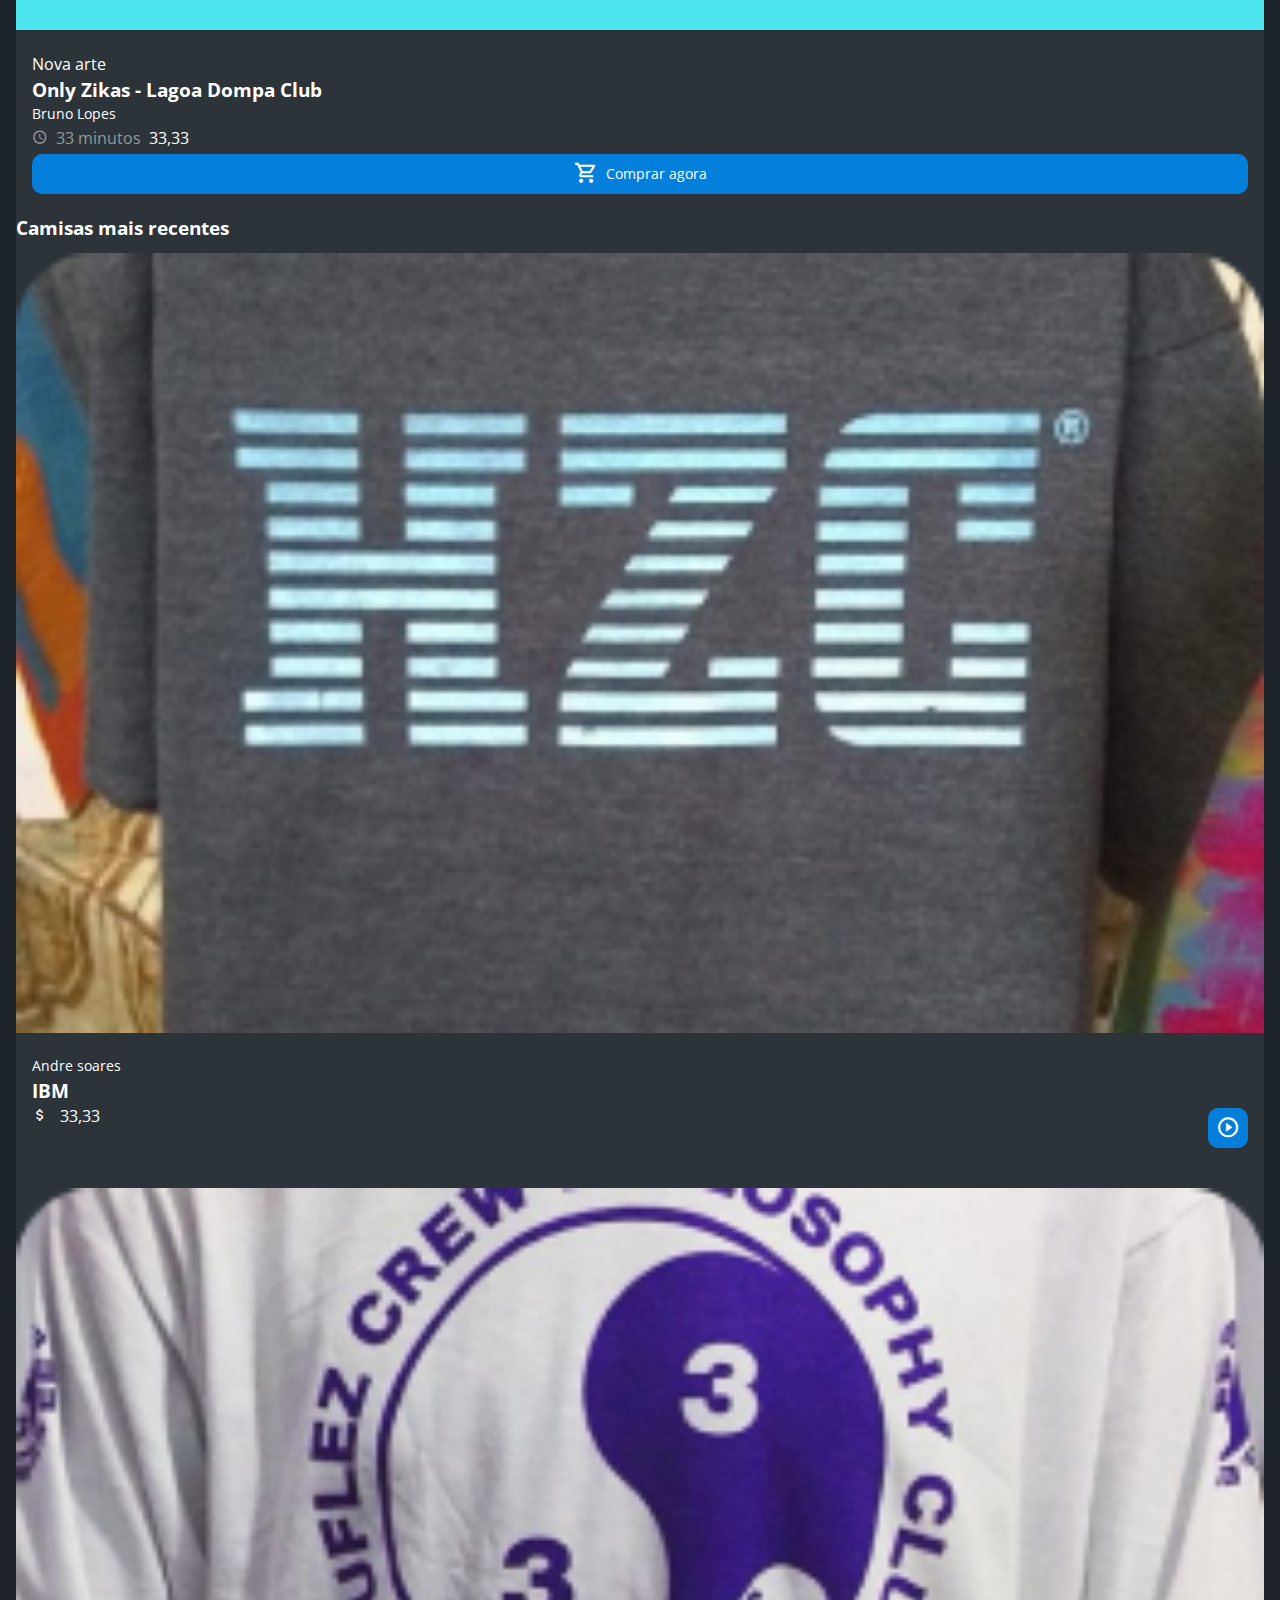
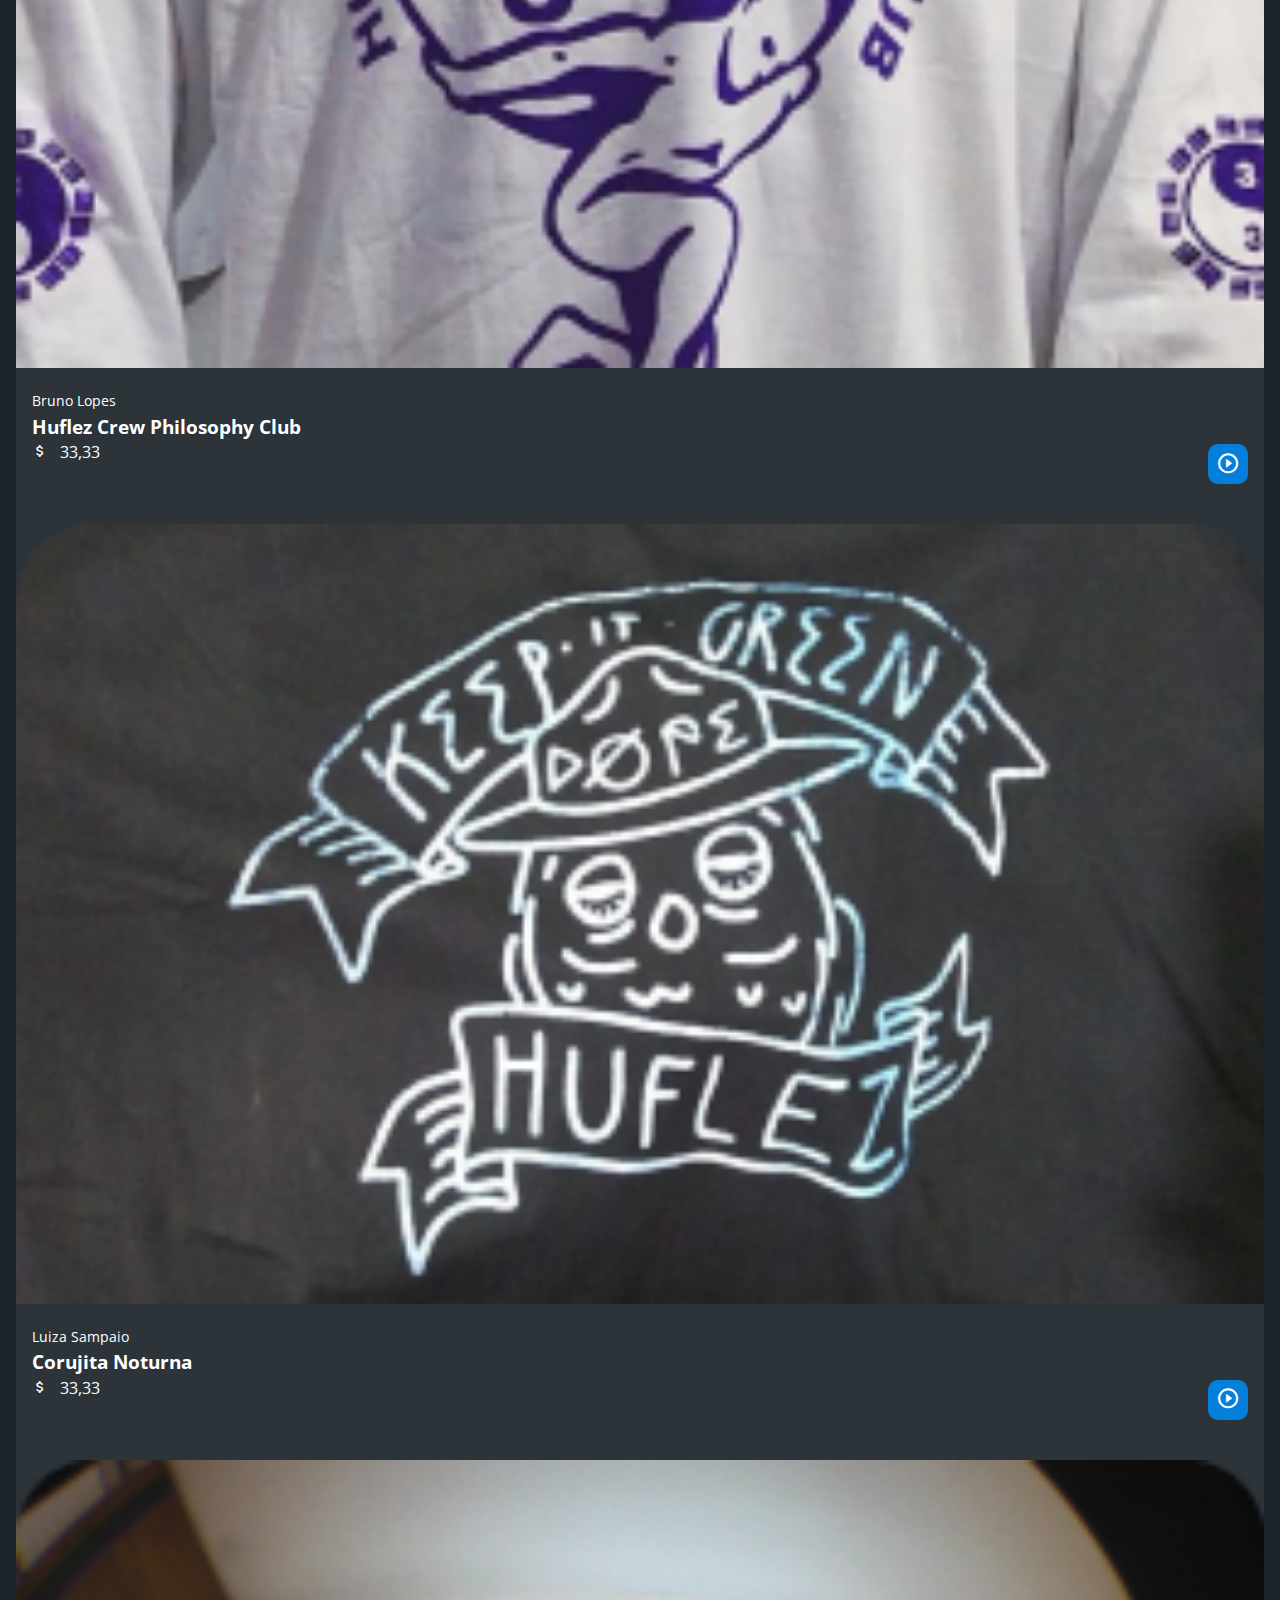
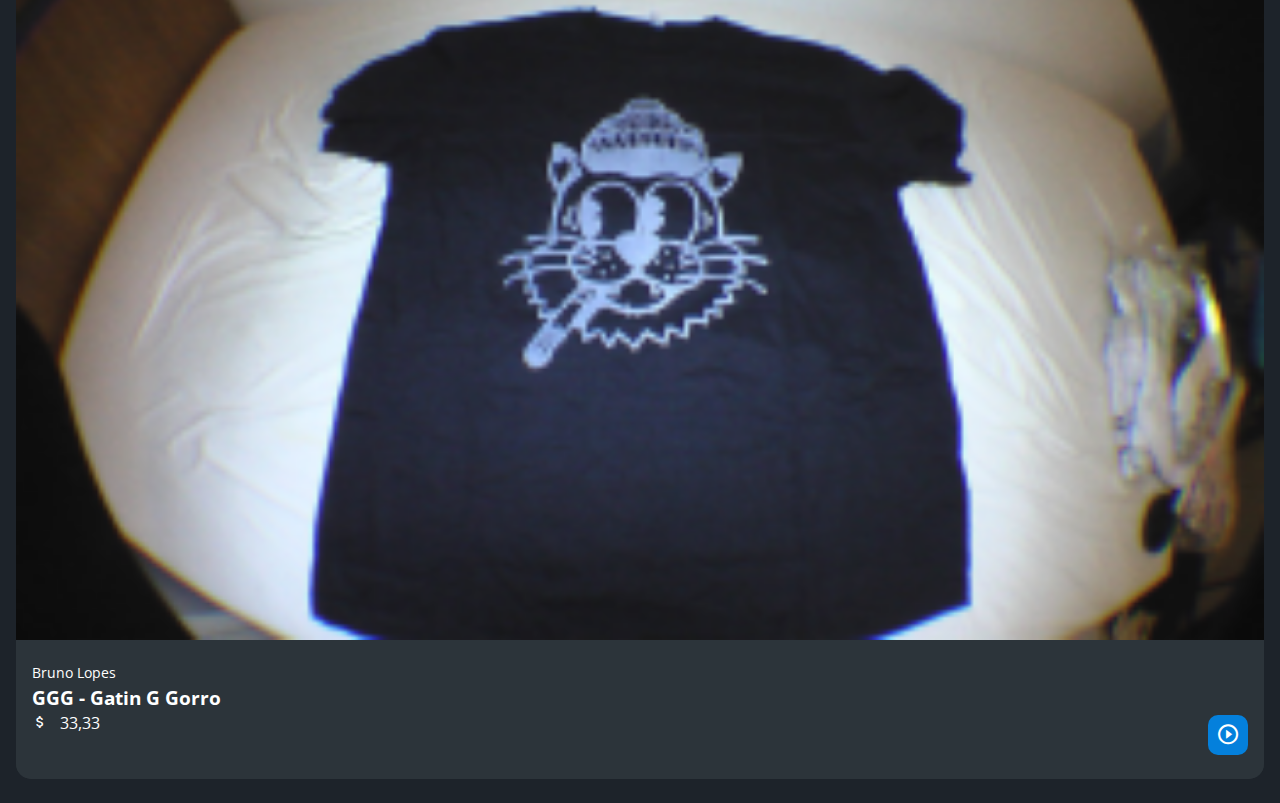
==== commit d16fe3ba: "inicio media screem desktop" ====
--- a/html-css/2 flexbox e grid/index.html
+++ b/html-css/2 flexbox e grid/index.html
@@ -15,6 +15,7 @@
     <header class="cabecalho">
         <button class="cabecalho__menu" aria-label="Menu"><i></i></button>
         <img src="assets/img/logo.svg" alt="logo da HZC" class="cabecalho__logo">
+        <p class="cabecalho__perfil">Bruno Lopez</p>
         <button class="cabecalho__notificacao" aria-label="Notificação"><i></i></button>
     </header>
    <nav class="menu-lateral ">
@@ -39,6 +40,61 @@
                 <button class="cartao__botao cartao__botao--destaque cartao__botao--play">Assistir agora</button>
             </div>
         </article>
+        <article class="cartao cartao--recentes">
+            <h3 class="cartao__titulo">Videos Recentes</h3>
+            <a href="#" class="cartao__link">Ver todos</a>
+            <ul class="cartao__lista">
+                <li class="cartao__item">
+                    <img src="assets/img/miniatura_1.png" alt="thumbnail" class="cartao__intem-thumbnail">
+                    <h4 class="cartao__intem-titulo">Love Machine</h4>
+                    <p class="cartao__item-perfil">Bruno Lopez</p>
+                </li>
+            </ul>
+        </article>
+        <article class="cartao cartao--recentes">
+            <h3 class="cartao__titulo">Videos Recentes</h3>
+            <a href="#" class="cartao__link">Ver todos</a>
+            <ul class="cartao__lista">
+                <li class="cartao__item">
+                    <img src="assets/img/miniatura_1.png" alt="thumbnail" class="cartao__intem-thumbnail">
+                    <h4 class="cartao__intem-titulo">Love Machine</h4>
+                    <p class="cartao__item-perfil">Bruno Lopez</p>
+                </li>
+            </ul>
+        </article>
+        <article class="cartao cartao--recentes">
+            <h3 class="cartao__titulo">Videos Recentes</h3>
+            <a href="#" class="cartao__link">Ver todos</a>
+            <ul class="cartao__lista">
+                <li class="cartao__item">
+                    <img src="assets/img/miniatura_1.png" alt="thumbnail" class="cartao__intem-thumbnail">
+                    <h4 class="cartao__intem-titulo">Love Machine</h4>
+                    <p class="cartao__item-perfil">Bruno Lopez</p>
+                </li>
+            </ul>
+        </article>
+        <article class="cartao cartao--recentes">
+            <h3 class="cartao__titulo">Videos Recentes</h3>
+            <a href="#" class="cartao__link">Ver todos</a>
+            <ul class="cartao__lista">
+                <li class="cartao__item">
+                    <img src="assets/img/miniatura_1.png" alt="thumbnail" class="cartao__intem-thumbnail">
+                    <h4 class="cartao__intem-titulo">Love Machine</h4>
+                    <p class="cartao__item-perfil">Bruno Lopez</p>
+                </li>
+            </ul>
+        </article>
+        <article class="cartao cartao--recentes">
+            <h3 class="cartao__titulo">Videos Recentes</h3>
+            <a href="#" class="cartao__link">Ver todos</a>
+            <ul class="cartao__lista">
+                <li class="cartao__item">
+                    <img src="assets/img/miniatura_1.png" alt="thumbnail" class="cartao__intem-thumbnail">
+                    <h4 class="cartao__intem-titulo">Love Machine</h4>
+                    <p class="cartao__item-perfil">Bruno Lopez</p>
+                </li>
+            </ul>
+        </article>
         <section class="secao">
             <h3 class="titulo-secao">Vídeos Mais Vistos</h3>
             <article class="cartao">
@@ -79,7 +135,61 @@
             </article>
         </section>
 
-
+    </article>
+    <article class="cartao cartao--recentes">
+        <h3 class="cartao__titulo">Videos Recentes</h3>
+        <a href="#" class="cartao__link">Ver todos</a>
+        <ul class="cartao__lista">
+            <li class="cartao__item">
+                <img src="assets/img/miniatura_1.png" alt="thumbnail" class="cartao__intem-thumbnail">
+                <h4 class="cartao__intem-titulo">Love Machine</h4>
+                <p class="cartao__item-perfil">Bruno Lopez</p>
+            </li>
+        </ul>
+    </article>
+    <article class="cartao cartao--recentes">
+        <h3 class="cartao__titulo">Videos Recentes</h3>
+        <a href="#" class="cartao__link">Ver todos</a>
+        <ul class="cartao__lista">
+            <li class="cartao__item">
+                <img src="assets/img/miniatura_1.png" alt="thumbnail" class="cartao__intem-thumbnail">
+                <h4 class="cartao__intem-titulo">Love Machine</h4>
+                <p class="cartao__item-perfil">Bruno Lopez</p>
+            </li>
+        </ul>
+    </article>
+    <article class="cartao cartao--recentes">
+        <h3 class="cartao__titulo">Videos Recentes</h3>
+        <a href="#" class="cartao__link">Ver todos</a>
+        <ul class="cartao__lista">
+            <li class="cartao__item">
+                <img src="assets/img/miniatura_1.png" alt="thumbnail" class="cartao__intem-thumbnail">
+                <h4 class="cartao__intem-titulo">Love Machine</h4>
+                <p class="cartao__item-perfil">Bruno Lopez</p>
+            </li>
+        </ul>
+    </article>
+    <article class="cartao cartao--recentes">
+        <h3 class="cartao__titulo">Videos Recentes</h3>
+        <a href="#" class="cartao__link">Ver todos</a>
+        <ul class="cartao__lista">
+            <li class="cartao__item">
+                <img src="assets/img/miniatura_1.png" alt="thumbnail" class="cartao__intem-thumbnail">
+                <h4 class="cartao__intem-titulo">Love Machine</h4>
+                <p class="cartao__item-perfil">Bruno Lopez</p>
+            </li>
+        </ul>
+    </article>
+    <article class="cartao cartao--recentes">
+        <h3 class="cartao__titulo">Videos Recentes</h3>
+        <a href="#" class="cartao__link">Ver todos</a>
+        <ul class="cartao__lista">
+            <li class="cartao__item">
+                <img src="assets/img/miniatura_1.png" alt="thumbnail" class="cartao__intem-thumbnail">
+                <h4 class="cartao__intem-titulo">Love Machine</h4>
+                <p class="cartao__item-perfil">Bruno Lopez</p>
+            </li>
+        </ul>
         <article class="cartao .cartao--destaque">
             <img src="assets/img/banner-mobile_2.png" alt="banner cartão 1" class="cartao__imagem">
             <div class="cartao__conteudo">
--- a/html-css/2 flexbox e grid/assets/css/estilos.css
+++ b/html-css/2 flexbox e grid/assets/css/estilos.css
@@ -9,6 +9,13 @@
     color: #ffffff;
 }
 
+@media screen and (min-width: 1440px) {
+    body {
+        display: grid;
+        grid-template-columns: auto 1fr;
+    }
+}
+
 .cabecalho{
     display: flex;
     justify-content: space-between;
@@ -30,6 +37,54 @@
 
 .cabecalho__logo{
     width: 50px;
+}
+
+.cabecalho__perfil{
+    display: none;
+}
+
+@media screen and (min-width: 1440px) {
+    .cabecalho{
+        background-color: #1D232A;
+        display: grid;
+        column-gap: 32px;
+        grid-template-columns: 1fr auto;
+        padding: 16px 60px;
+        height: 80px;
+        box-sizing: border-box;
+    }
+
+    .cabecalho__menu, .cabecalho__logo{
+        display: none;
+    }
+
+    .cabecalho__perfil {
+        display: grid;
+        grid-template-columns: repeat(3, auto);
+        column-gap: 8px;
+        align-items: center;
+        justify-self: flex-end;
+        color: #95999C;
+        padding: 8px 32px;
+        border-right: 1px solid #95999C;
+    }
+
+    .cabecalho__perfil::before{
+        content: "";
+        display: block;
+        width: 32px;
+        height: 32px;
+        background-image: url(../img/profile_2.png);
+        background-size: contain;
+        background-repeat: no-repeat;
+        background-position: center
+    }
+
+    .cabecalho__perfil::after {
+        content: "\e90d";
+        color: #ffffff;
+        font-size: 1.5rem;
+    }
 }
 
 .menu-lateral{
@@ -98,6 +153,13 @@
     content: "\e90a";
 }
 
+@media screen  and (min-width: 1440px){
+    .menu-lateral{
+        position: static;
+        width: 200px;
+    }
+}
+
 .principal{
     padding: 24px 16px;
     display: grid;
@@ -112,6 +174,15 @@
 .titulo-secao{
     font-size: 1.2rem;
     font-weight: 700; 
+}
+
+@media screen and (min-width: 1440px){
+    .principal{
+        display: grid;
+        grid-template-columns: auto 1fr auto;
+        column-gap: 32px;
+        padding: 16px 60px;
+    }
 }
 
 .cartao{
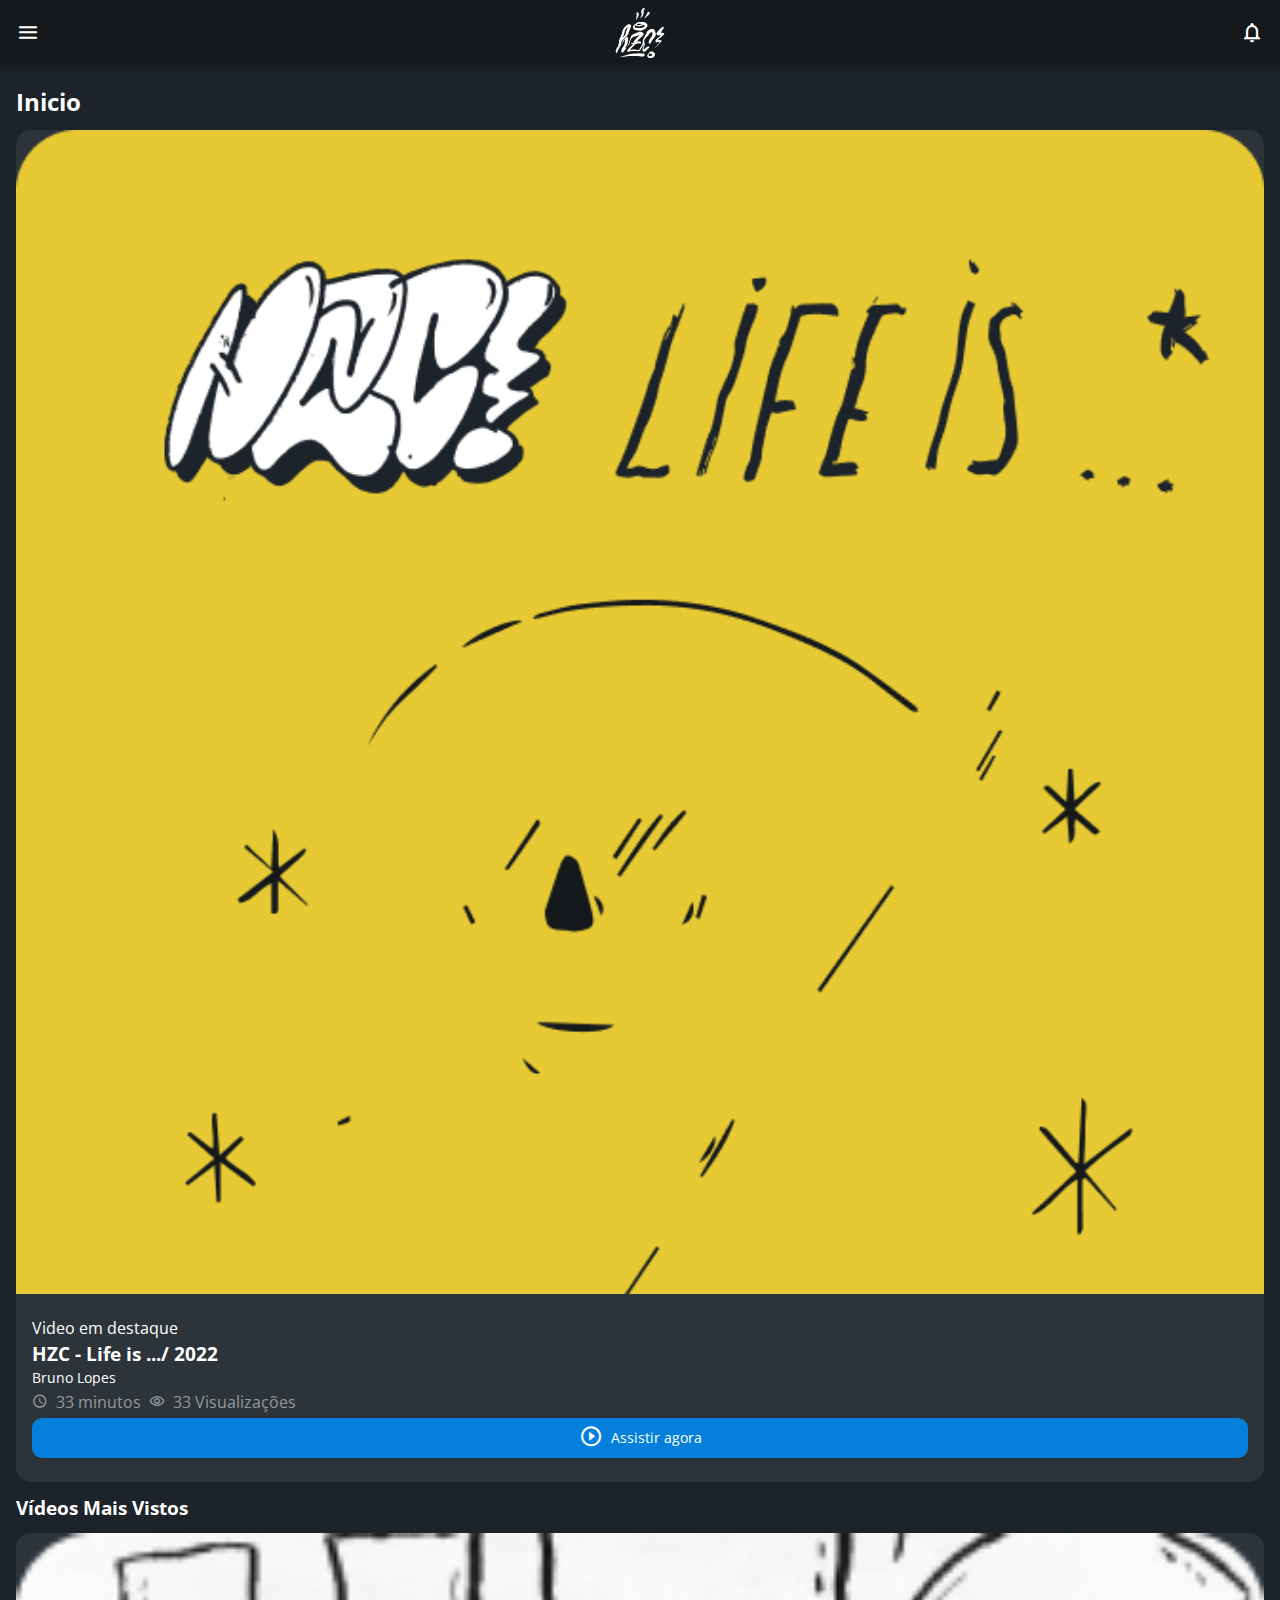
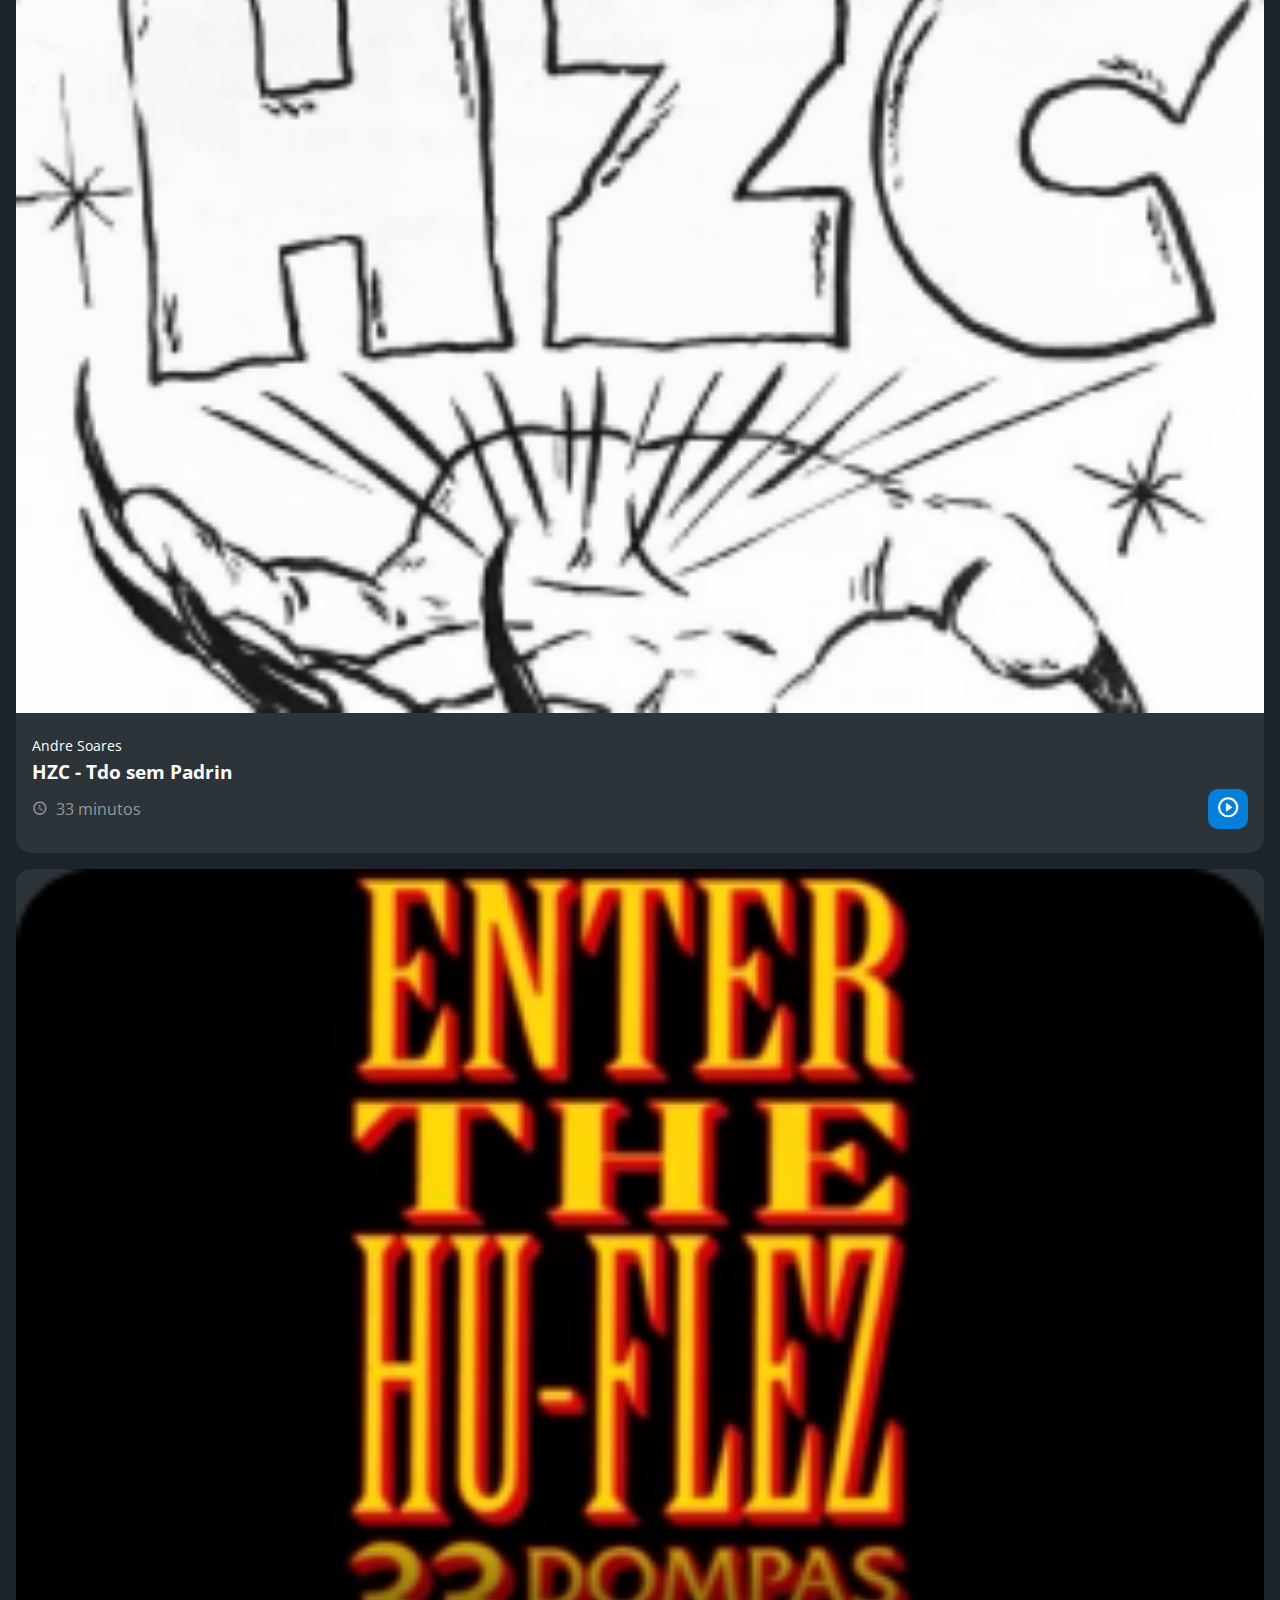
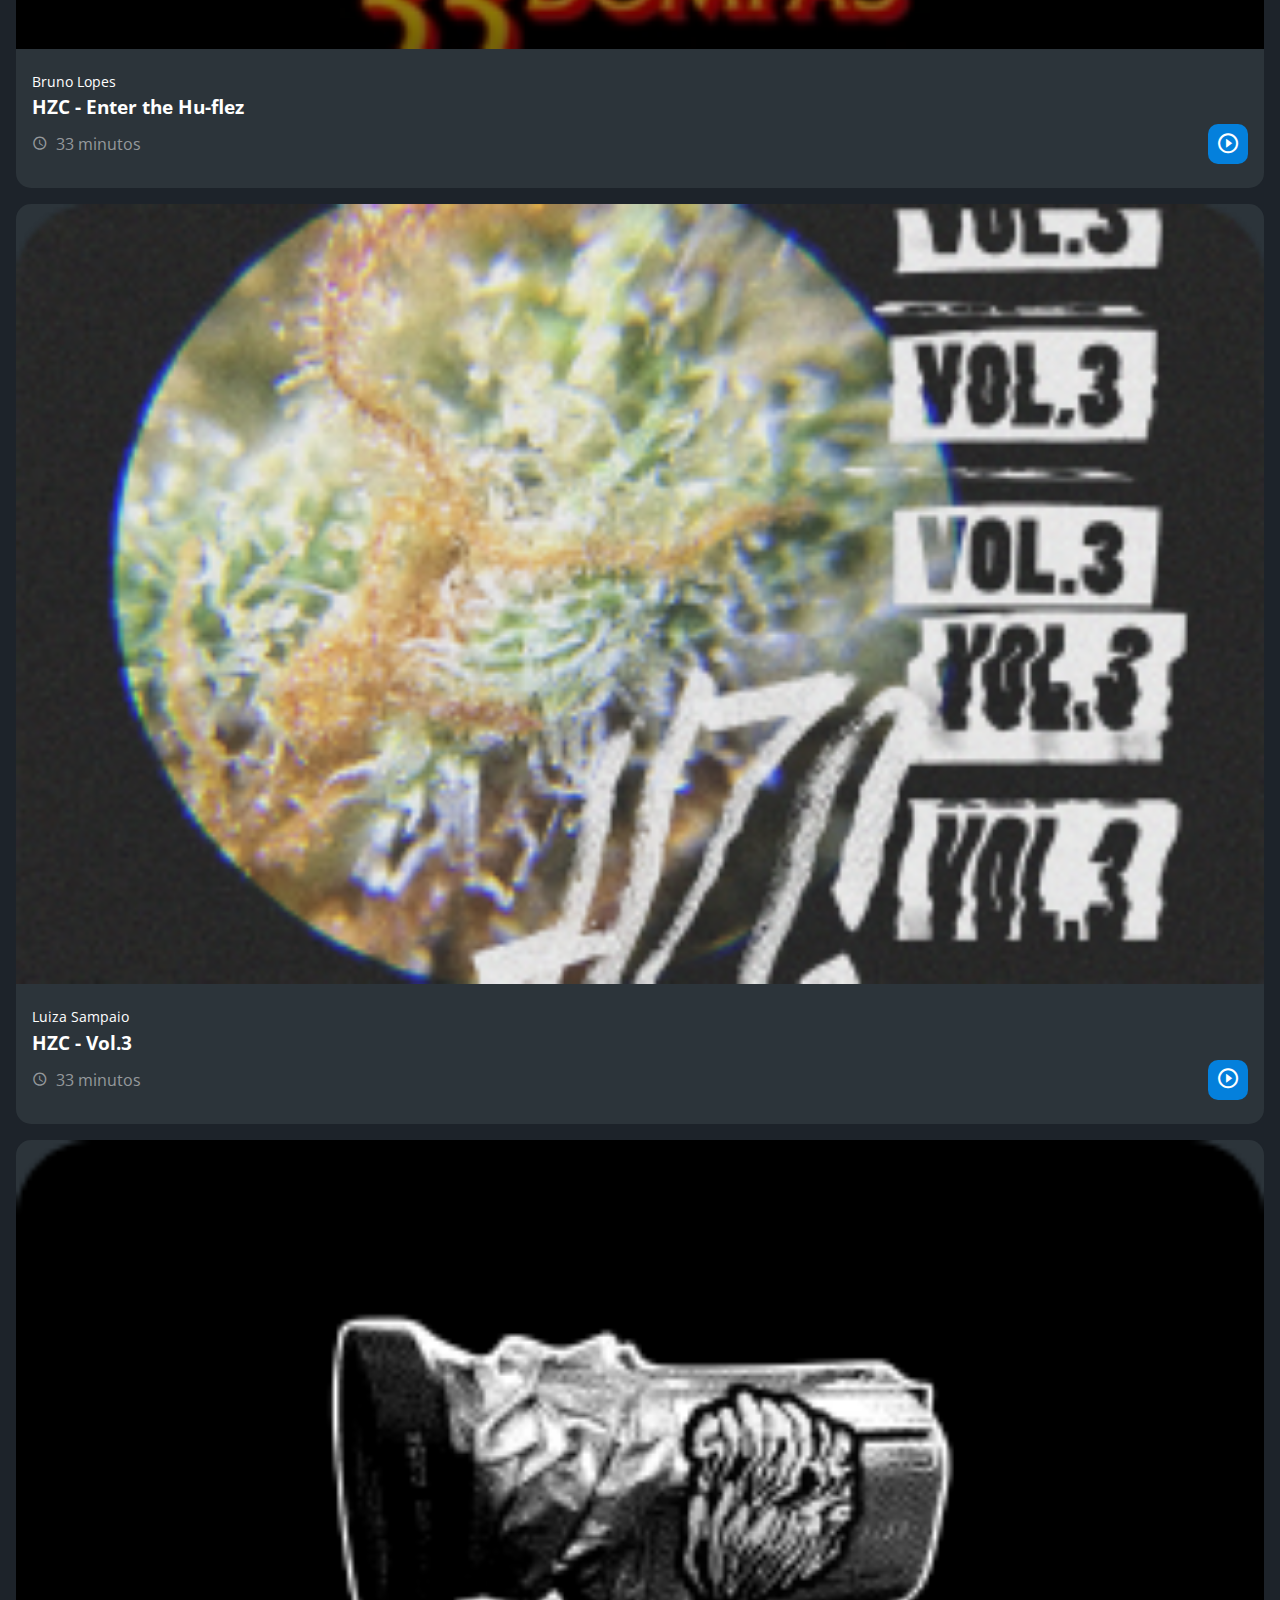
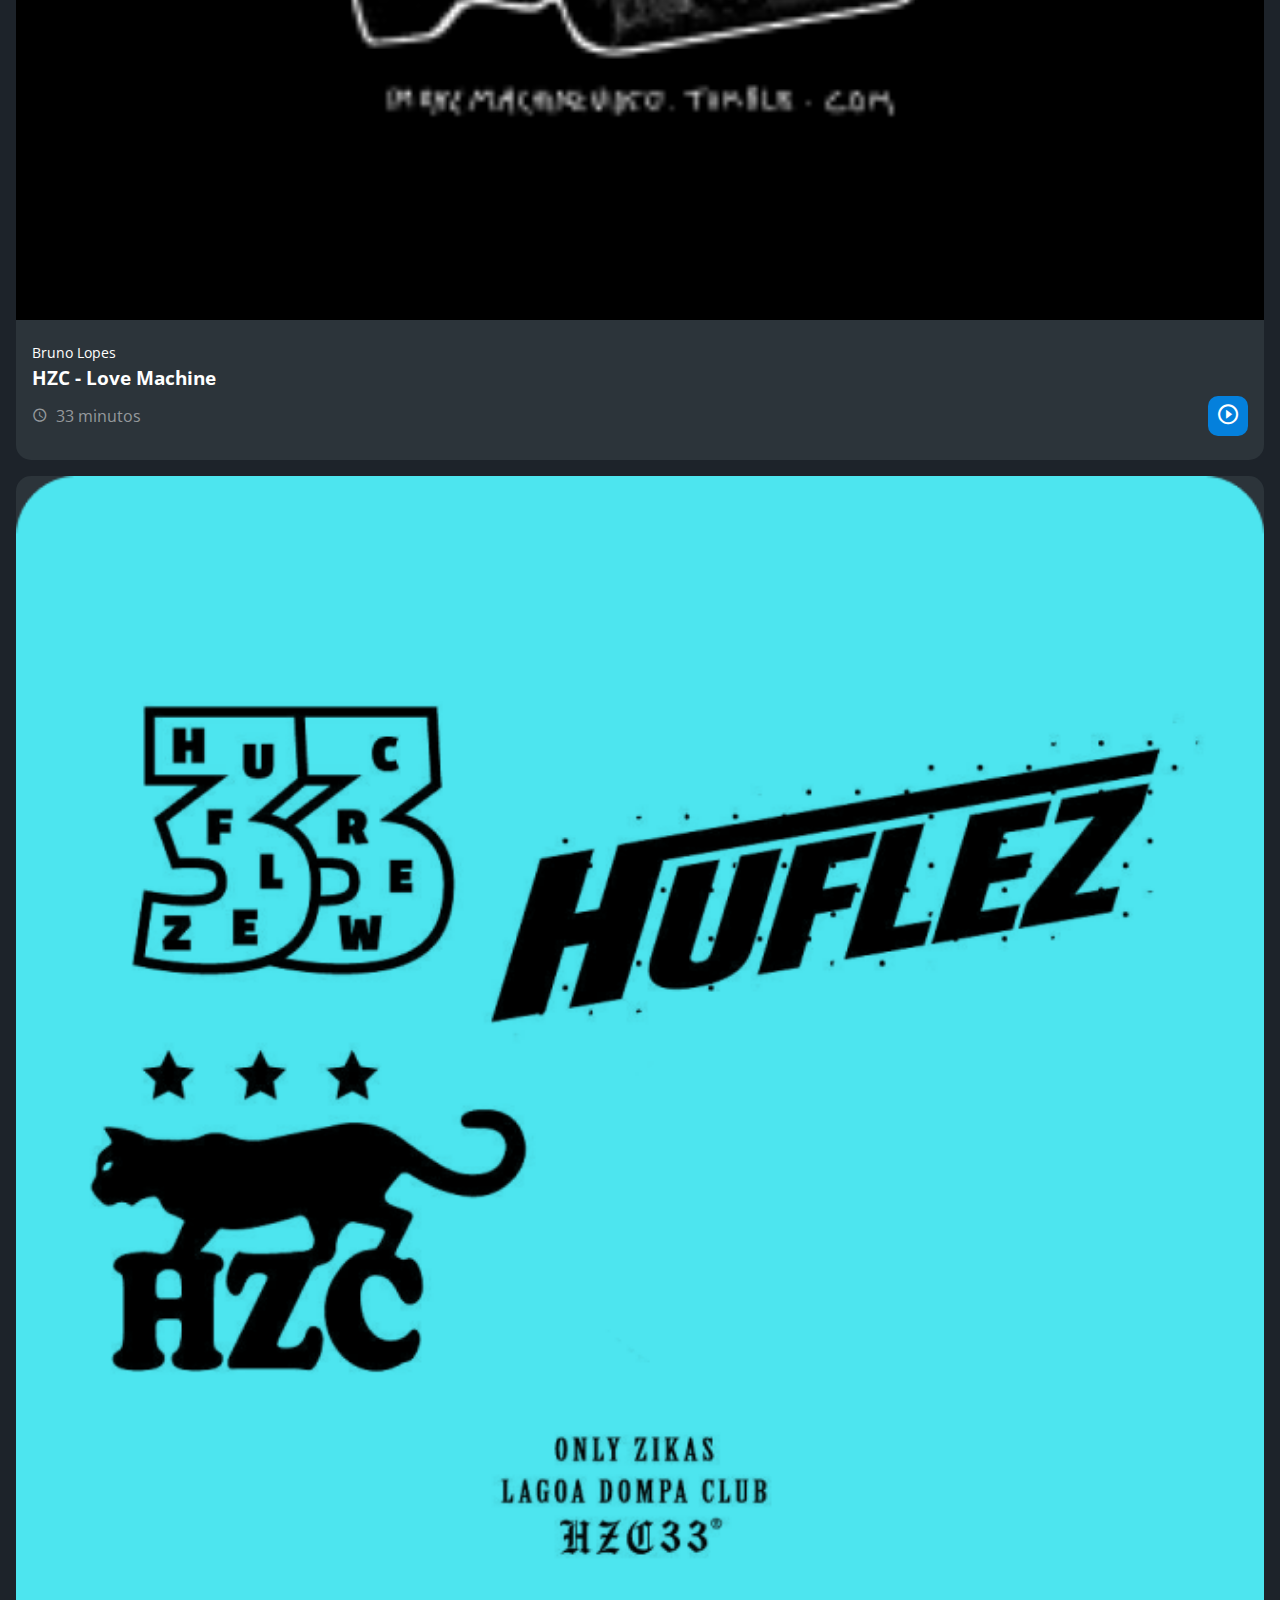
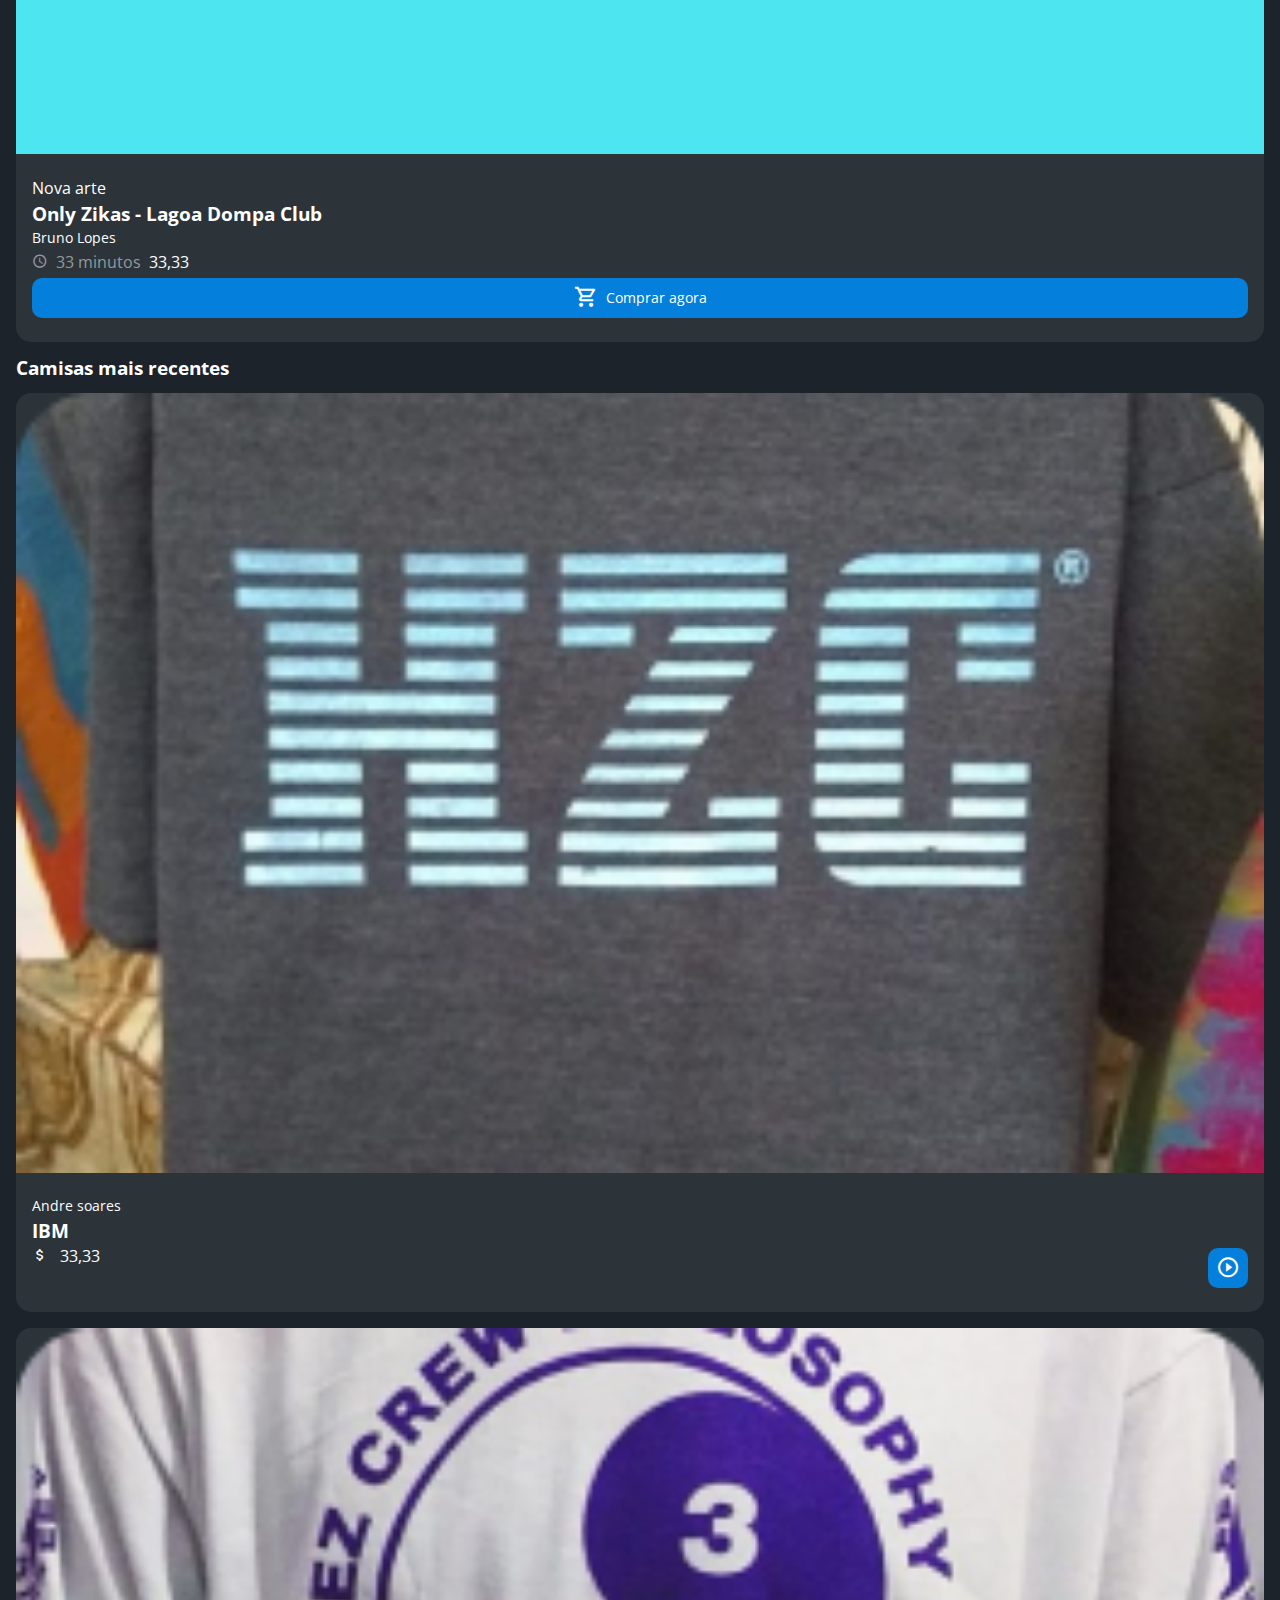
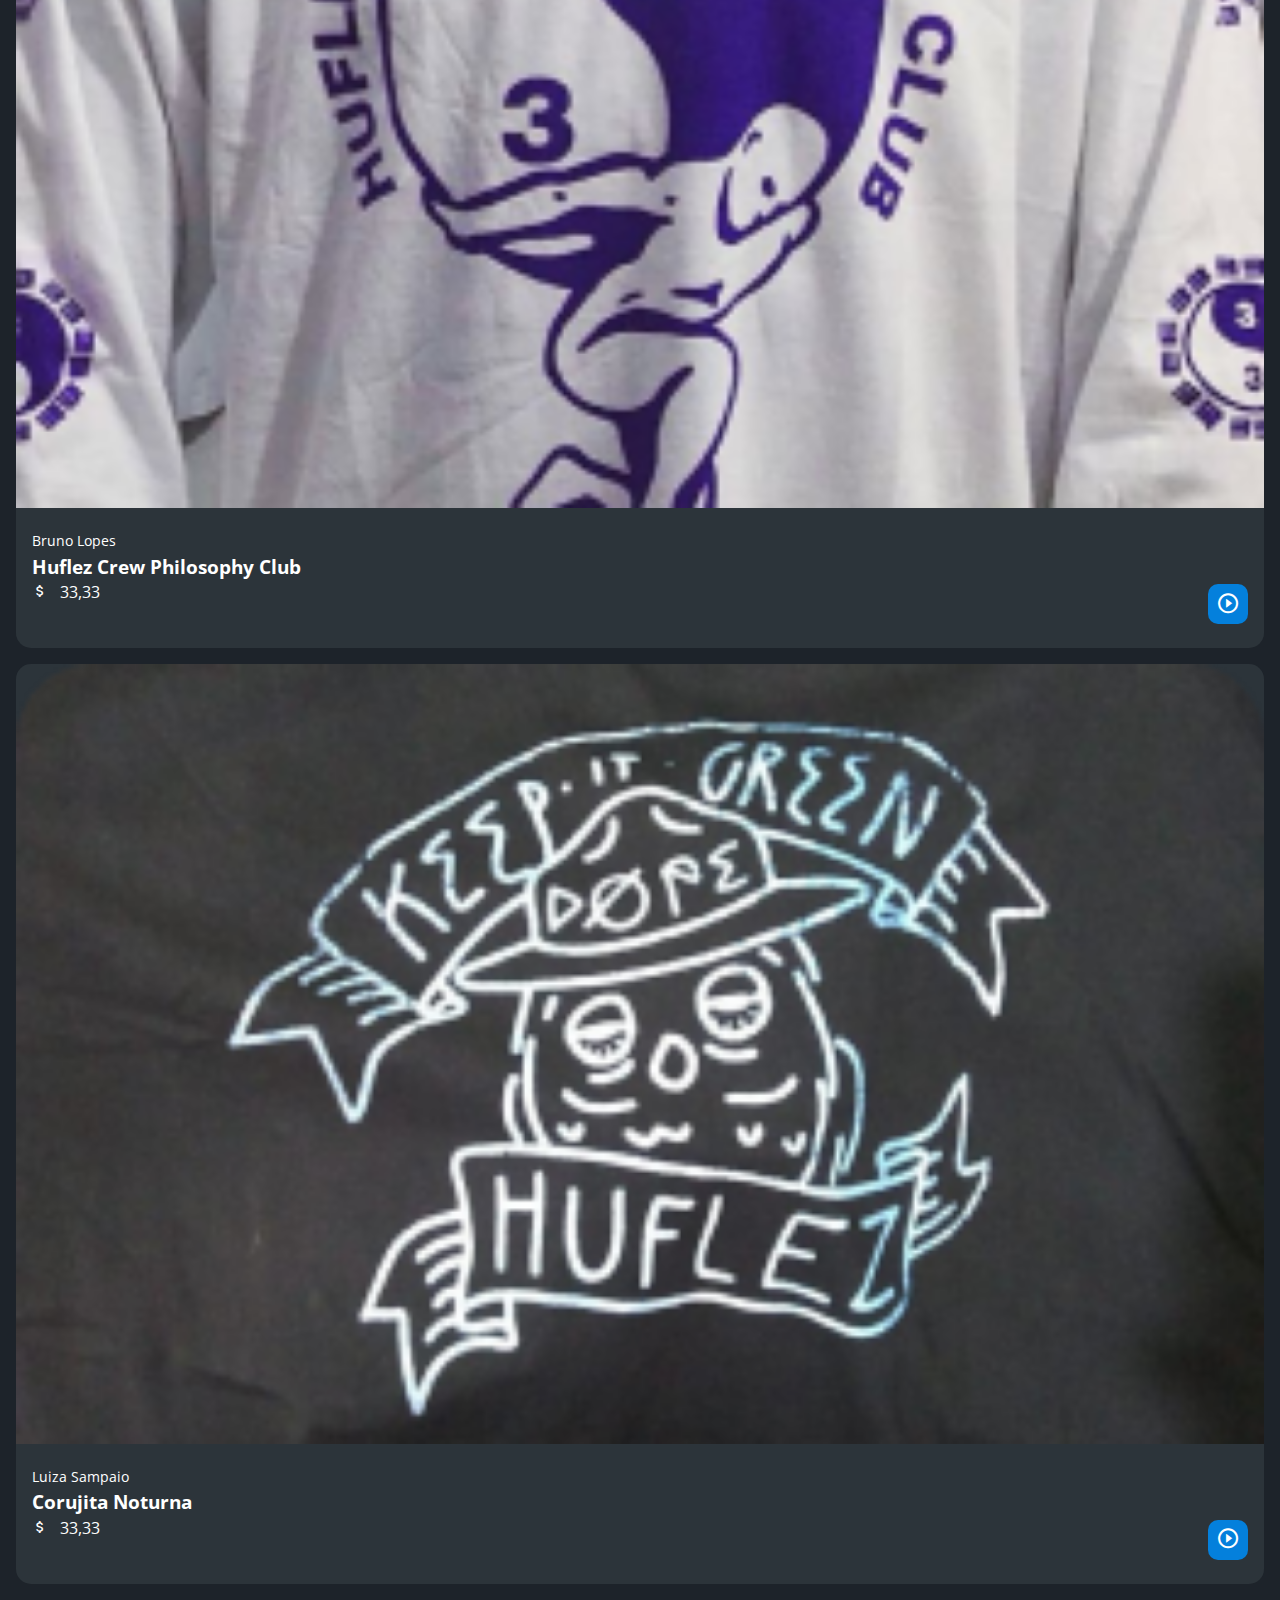
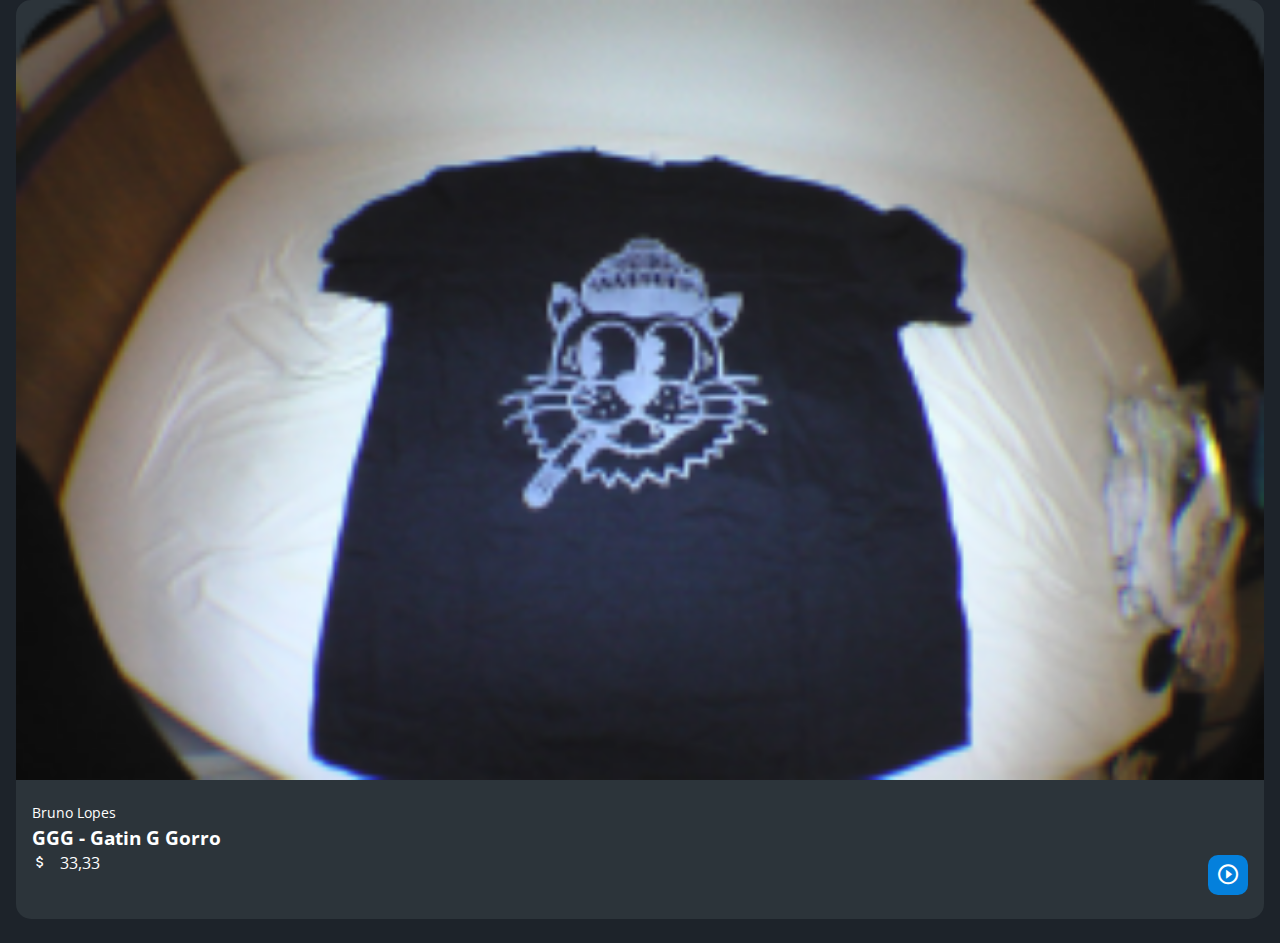
==== commit 5d4c58d6: "concerto html" ====
--- a/html-css/2 flexbox e grid/index.html
+++ b/html-css/2 flexbox e grid/index.html
@@ -49,52 +49,29 @@
                     <h4 class="cartao__intem-titulo">Love Machine</h4>
                     <p class="cartao__item-perfil">Bruno Lopez</p>
                 </li>
+                <li class="cartao__item">
+                    <img src="assets/img/miniatura_1.png" alt="thumbnail" class="cartao__intem-thumbnail">
+                    <h4 class="cartao__intem-titulo">Love Machine</h4>
+                    <p class="cartao__item-perfil">Bruno Lopez</p>
+                </li>
+                <li class="cartao__item">
+                    <img src="assets/img/miniatura_1.png" alt="thumbnail" class="cartao__intem-thumbnail">
+                    <h4 class="cartao__intem-titulo">Love Machine</h4>
+                    <p class="cartao__item-perfil">Bruno Lopez</p>
+                </li>
+                <li class="cartao__item">
+                    <img src="assets/img/miniatura_1.png" alt="thumbnail" class="cartao__intem-thumbnail">
+                    <h4 class="cartao__intem-titulo">Love Machine</h4>
+                    <p class="cartao__item-perfil">Bruno Lopez</p>
+                </li>
+                <li class="cartao__item">
+                    <img src="assets/img/miniatura_1.png" alt="thumbnail" class="cartao__intem-thumbnail">
+                    <h4 class="cartao__intem-titulo">Love Machine</h4>
+                    <p class="cartao__item-perfil">Bruno Lopez</p>
+                </li>
             </ul>
         </article>
-        <article class="cartao cartao--recentes">
-            <h3 class="cartao__titulo">Videos Recentes</h3>
-            <a href="#" class="cartao__link">Ver todos</a>
-            <ul class="cartao__lista">
-                <li class="cartao__item">
-                    <img src="assets/img/miniatura_1.png" alt="thumbnail" class="cartao__intem-thumbnail">
-                    <h4 class="cartao__intem-titulo">Love Machine</h4>
-                    <p class="cartao__item-perfil">Bruno Lopez</p>
-                </li>
-            </ul>
-        </article>
-        <article class="cartao cartao--recentes">
-            <h3 class="cartao__titulo">Videos Recentes</h3>
-            <a href="#" class="cartao__link">Ver todos</a>
-            <ul class="cartao__lista">
-                <li class="cartao__item">
-                    <img src="assets/img/miniatura_1.png" alt="thumbnail" class="cartao__intem-thumbnail">
-                    <h4 class="cartao__intem-titulo">Love Machine</h4>
-                    <p class="cartao__item-perfil">Bruno Lopez</p>
-                </li>
-            </ul>
-        </article>
-        <article class="cartao cartao--recentes">
-            <h3 class="cartao__titulo">Videos Recentes</h3>
-            <a href="#" class="cartao__link">Ver todos</a>
-            <ul class="cartao__lista">
-                <li class="cartao__item">
-                    <img src="assets/img/miniatura_1.png" alt="thumbnail" class="cartao__intem-thumbnail">
-                    <h4 class="cartao__intem-titulo">Love Machine</h4>
-                    <p class="cartao__item-perfil">Bruno Lopez</p>
-                </li>
-            </ul>
-        </article>
-        <article class="cartao cartao--recentes">
-            <h3 class="cartao__titulo">Videos Recentes</h3>
-            <a href="#" class="cartao__link">Ver todos</a>
-            <ul class="cartao__lista">
-                <li class="cartao__item">
-                    <img src="assets/img/miniatura_1.png" alt="thumbnail" class="cartao__intem-thumbnail">
-                    <h4 class="cartao__intem-titulo">Love Machine</h4>
-                    <p class="cartao__item-perfil">Bruno Lopez</p>
-                </li>
-            </ul>
-        </article>
+        
         <section class="secao">
             <h3 class="titulo-secao">Vídeos Mais Vistos</h3>
             <article class="cartao">
@@ -145,51 +122,28 @@
                 <h4 class="cartao__intem-titulo">Love Machine</h4>
                 <p class="cartao__item-perfil">Bruno Lopez</p>
             </li>
+            <li class="cartao__item">
+                <img src="assets/img/miniatura_1.png" alt="thumbnail" class="cartao__intem-thumbnail">
+                <h4 class="cartao__intem-titulo">Love Machine</h4>
+                <p class="cartao__item-perfil">Bruno Lopez</p>
+            </li>
+            <li class="cartao__item">
+                <img src="assets/img/miniatura_1.png" alt="thumbnail" class="cartao__intem-thumbnail">
+                <h4 class="cartao__intem-titulo">Love Machine</h4>
+                <p class="cartao__item-perfil">Bruno Lopez</p>
+            </li>
+            <li class="cartao__item">
+                <img src="assets/img/miniatura_1.png" alt="thumbnail" class="cartao__intem-thumbnail">
+                <h4 class="cartao__intem-titulo">Love Machine</h4>
+                <p class="cartao__item-perfil">Bruno Lopez</p>
+            </li>
+            <li class="cartao__item">
+                <img src="assets/img/miniatura_1.png" alt="thumbnail" class="cartao__intem-thumbnail">
+                <h4 class="cartao__intem-titulo">Love Machine</h4>
+                <p class="cartao__item-perfil">Bruno Lopez</p>
+            </li>
         </ul>
     </article>
-    <article class="cartao cartao--recentes">
-        <h3 class="cartao__titulo">Videos Recentes</h3>
-        <a href="#" class="cartao__link">Ver todos</a>
-        <ul class="cartao__lista">
-            <li class="cartao__item">
-                <img src="assets/img/miniatura_1.png" alt="thumbnail" class="cartao__intem-thumbnail">
-                <h4 class="cartao__intem-titulo">Love Machine</h4>
-                <p class="cartao__item-perfil">Bruno Lopez</p>
-            </li>
-        </ul>
-    </article>
-    <article class="cartao cartao--recentes">
-        <h3 class="cartao__titulo">Videos Recentes</h3>
-        <a href="#" class="cartao__link">Ver todos</a>
-        <ul class="cartao__lista">
-            <li class="cartao__item">
-                <img src="assets/img/miniatura_1.png" alt="thumbnail" class="cartao__intem-thumbnail">
-                <h4 class="cartao__intem-titulo">Love Machine</h4>
-                <p class="cartao__item-perfil">Bruno Lopez</p>
-            </li>
-        </ul>
-    </article>
-    <article class="cartao cartao--recentes">
-        <h3 class="cartao__titulo">Videos Recentes</h3>
-        <a href="#" class="cartao__link">Ver todos</a>
-        <ul class="cartao__lista">
-            <li class="cartao__item">
-                <img src="assets/img/miniatura_1.png" alt="thumbnail" class="cartao__intem-thumbnail">
-                <h4 class="cartao__intem-titulo">Love Machine</h4>
-                <p class="cartao__item-perfil">Bruno Lopez</p>
-            </li>
-        </ul>
-    </article>
-    <article class="cartao cartao--recentes">
-        <h3 class="cartao__titulo">Videos Recentes</h3>
-        <a href="#" class="cartao__link">Ver todos</a>
-        <ul class="cartao__lista">
-            <li class="cartao__item">
-                <img src="assets/img/miniatura_1.png" alt="thumbnail" class="cartao__intem-thumbnail">
-                <h4 class="cartao__intem-titulo">Love Machine</h4>
-                <p class="cartao__item-perfil">Bruno Lopez</p>
-            </li>
-        </ul>
         <article class="cartao .cartao--destaque">
             <img src="assets/img/banner-mobile_2.png" alt="banner cartão 1" class="cartao__imagem">
             <div class="cartao__conteudo">
--- a/html-css/2 flexbox e grid/assets/css/estilos.css
+++ b/html-css/2 flexbox e grid/assets/css/estilos.css
@@ -278,6 +278,23 @@
     margin-right: 8px;
 }
 
+.cartao--recentes{
+    display: none;
+}
+
+@media screen and (min-width: 1440px){
+    .cartao--recentes{
+        display: grid;
+        grid-template-columns: auto auto;
+        align-items: center;
+        row-gap: 24px;
+        width: 256px;
+        padding: 16px;
+        box-sizing: border-box;
+    }
+    
+}
+
 .secao{
     display: grid;
     gap: 16px;
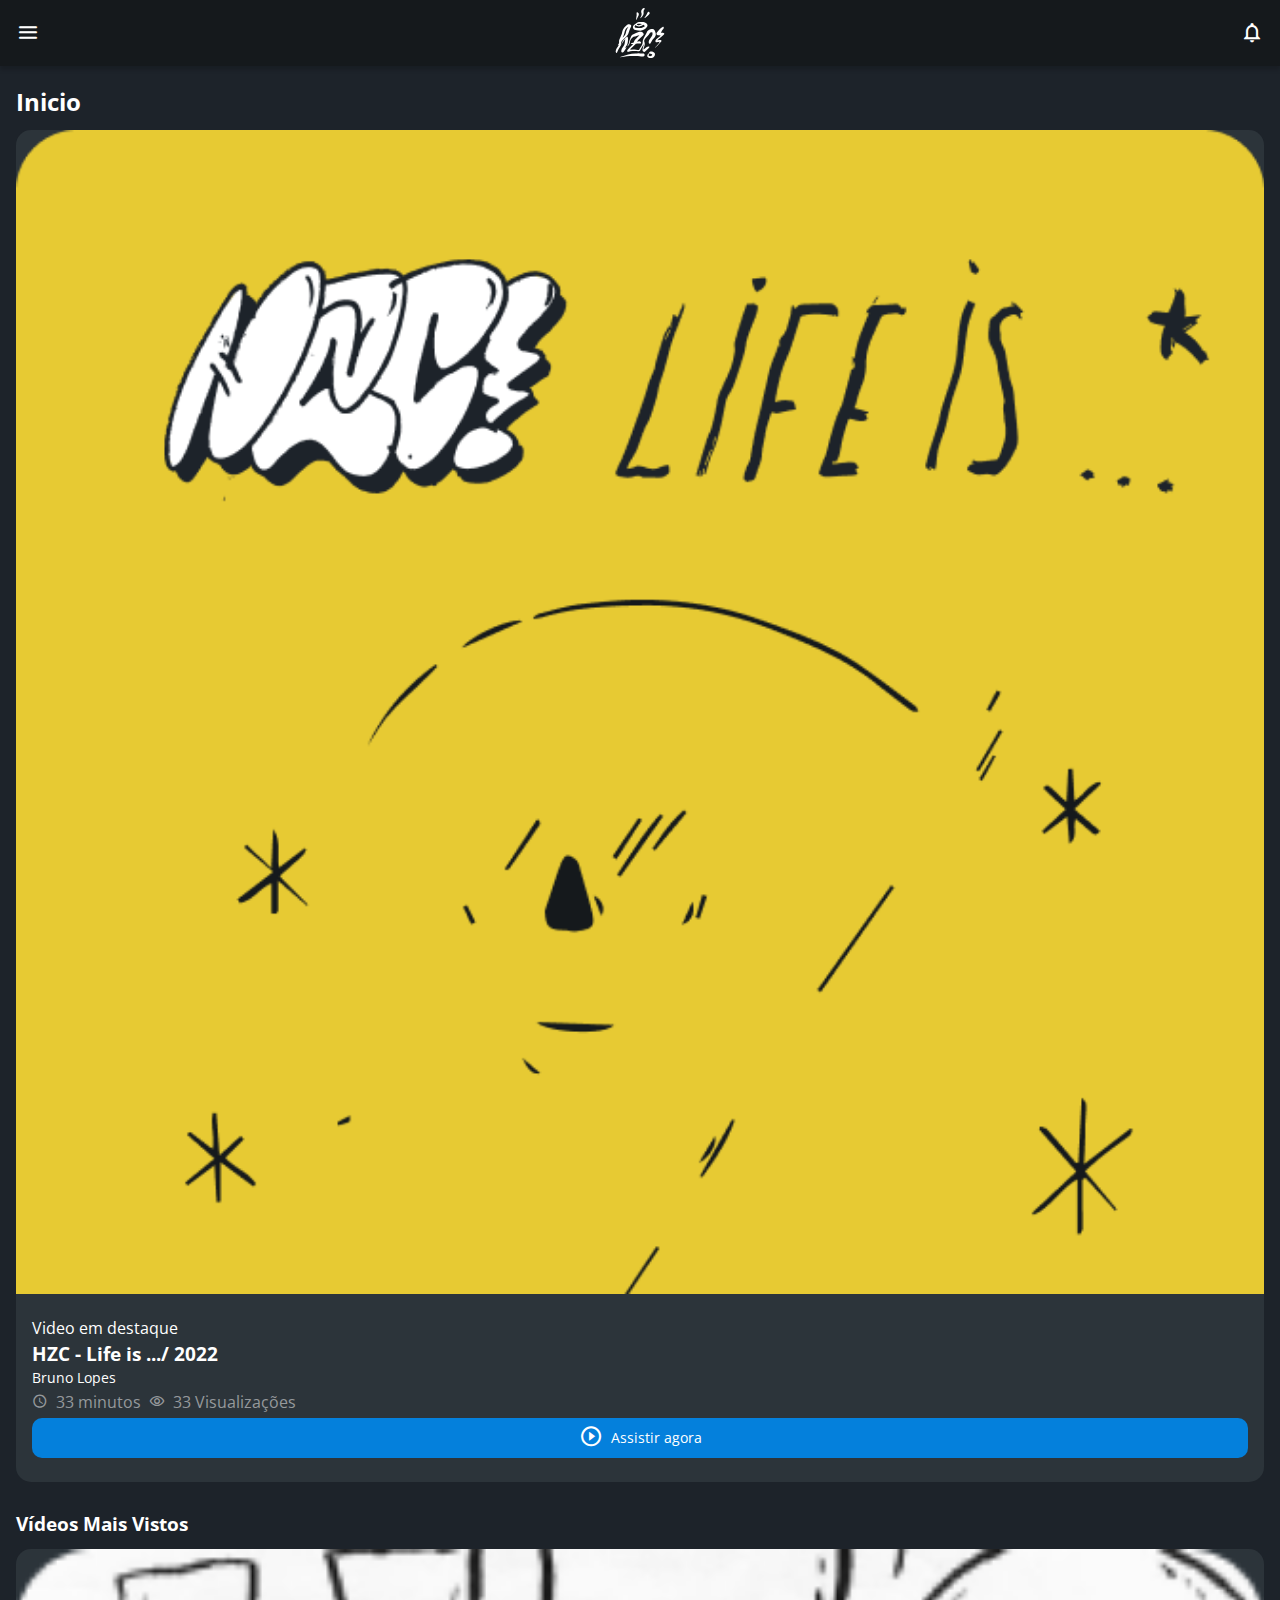
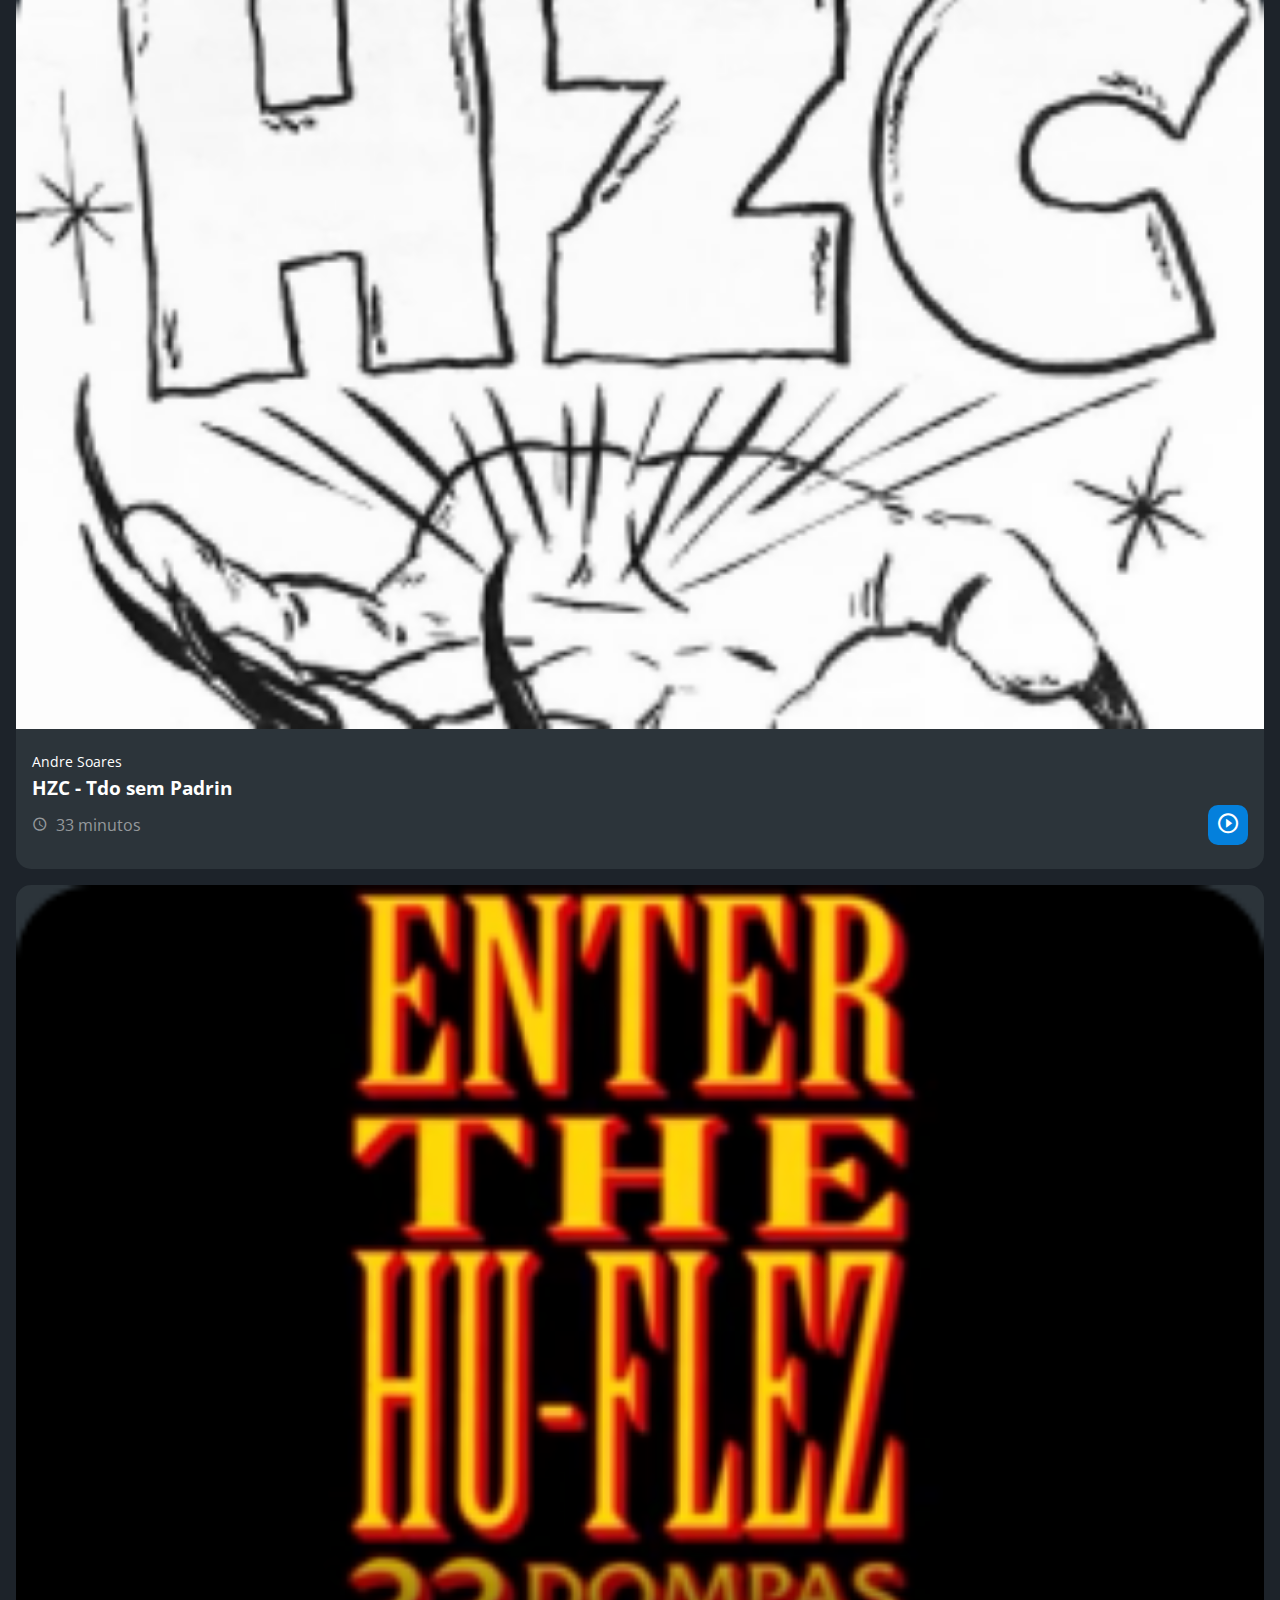
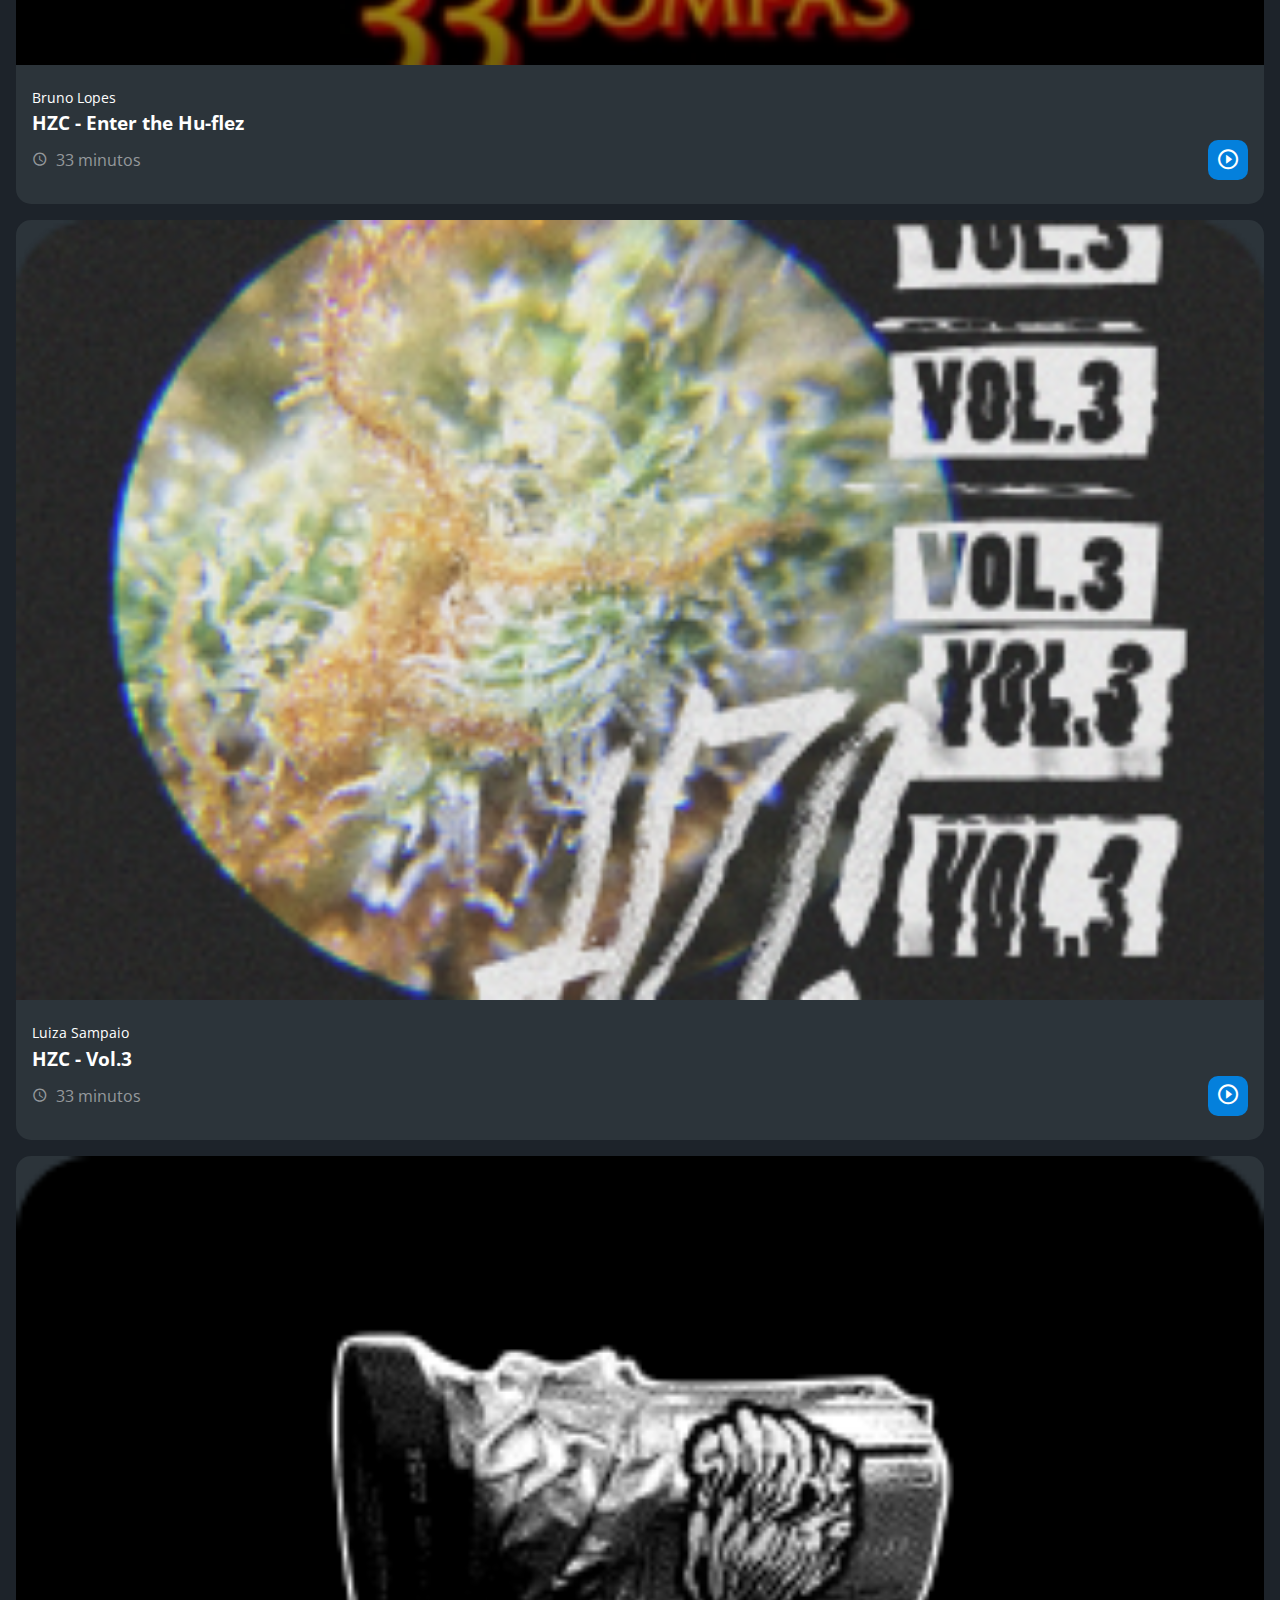
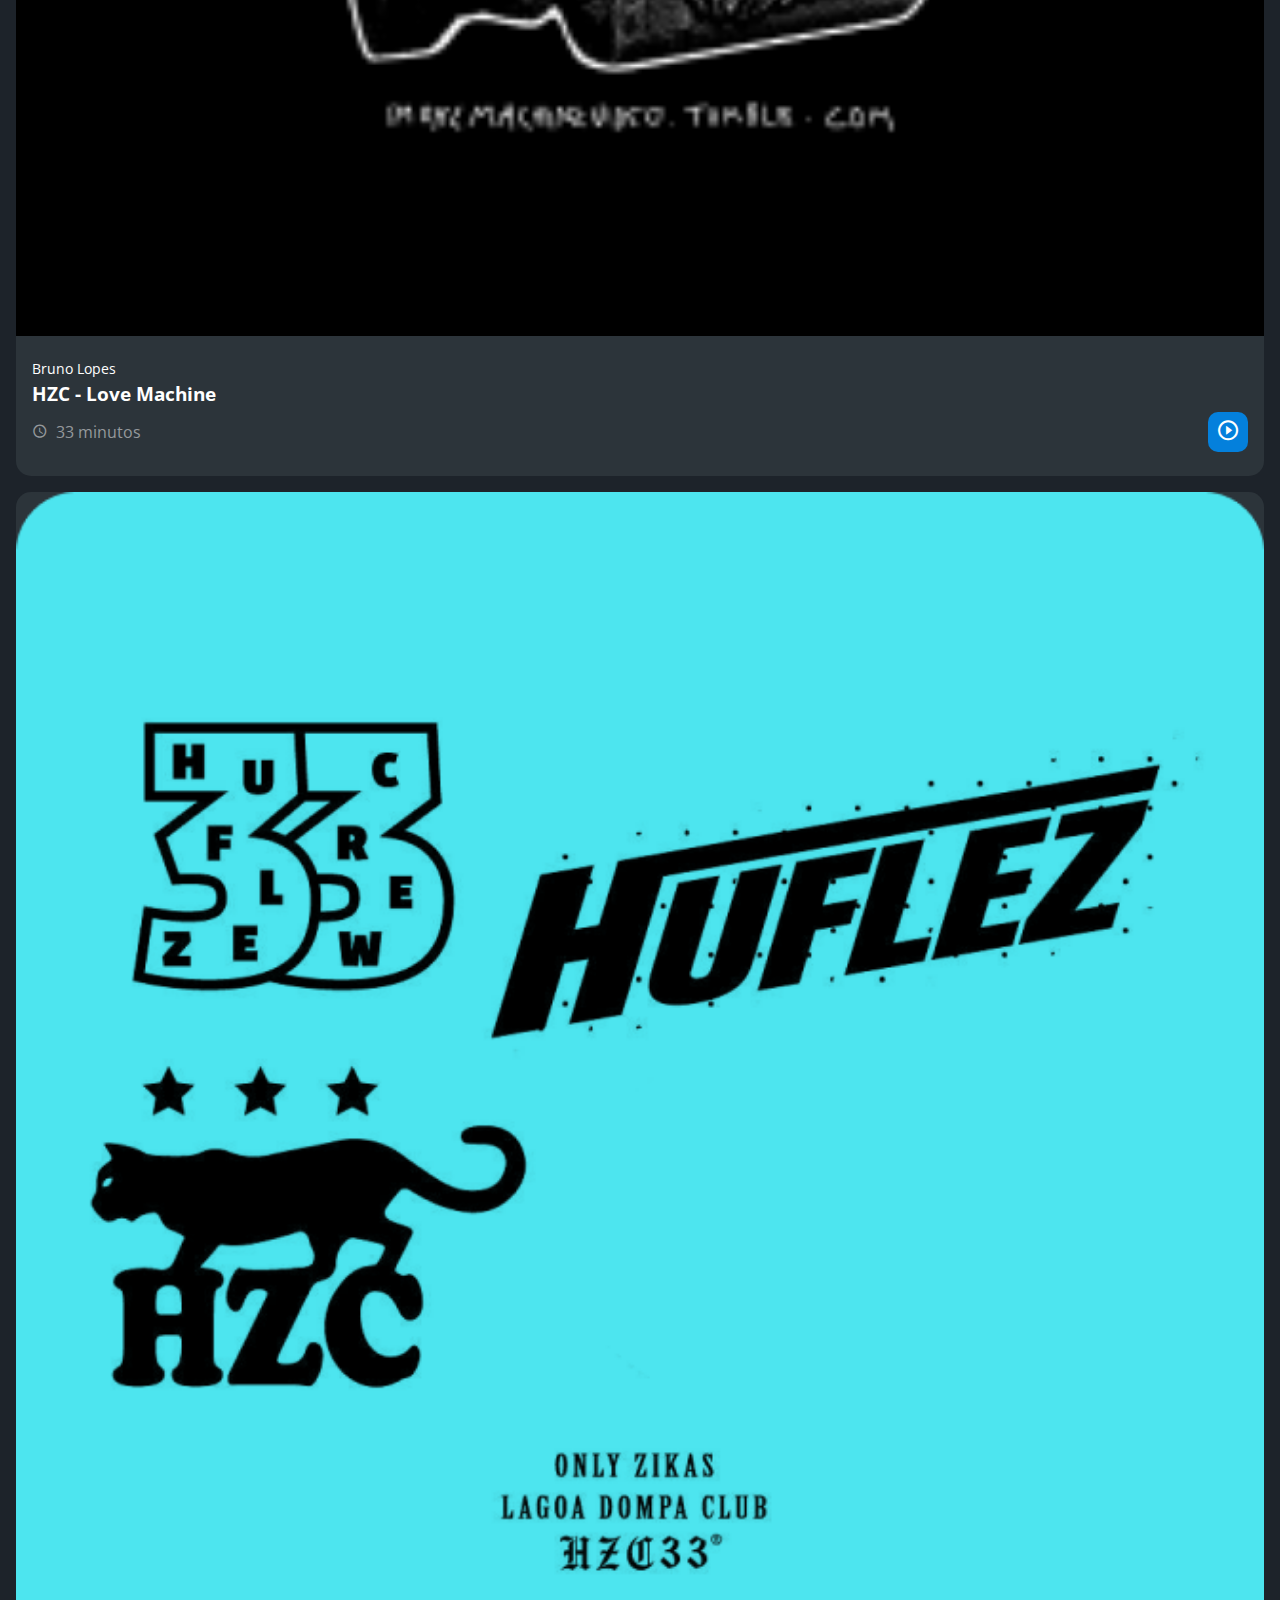
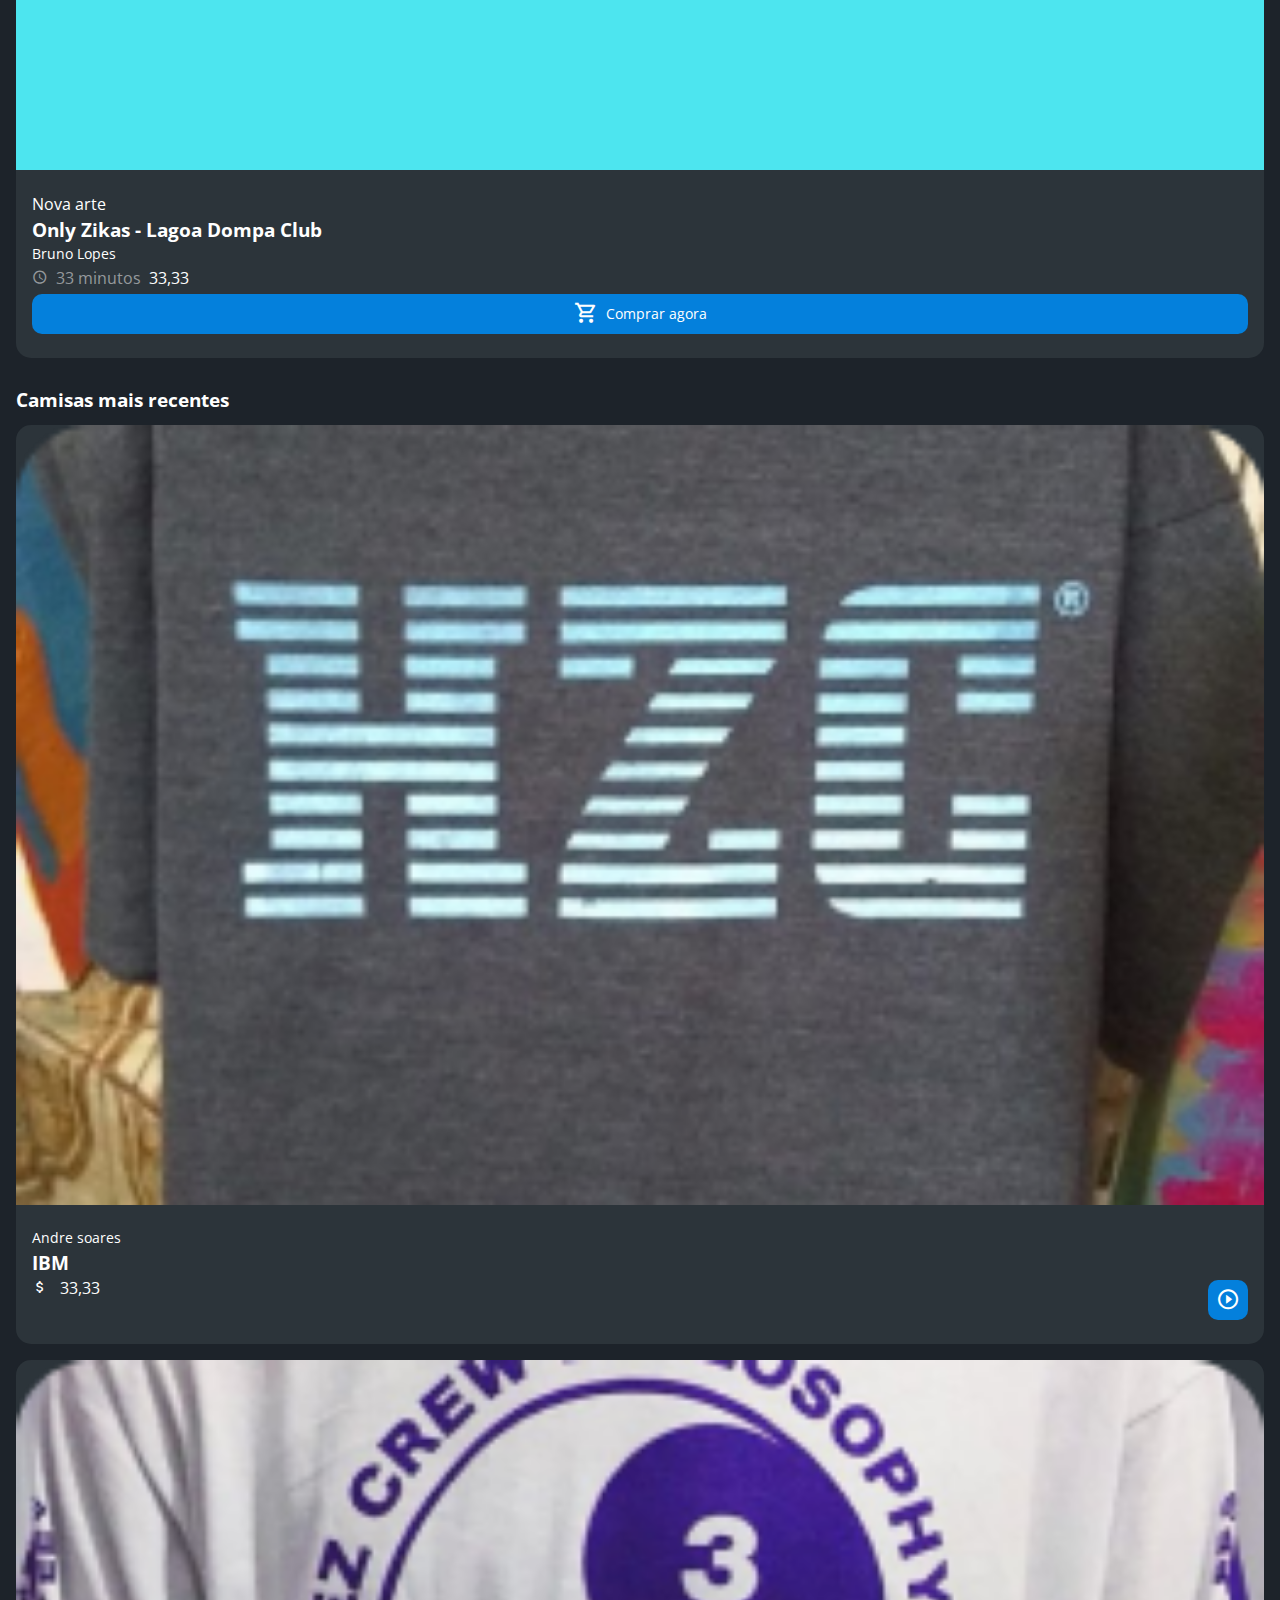
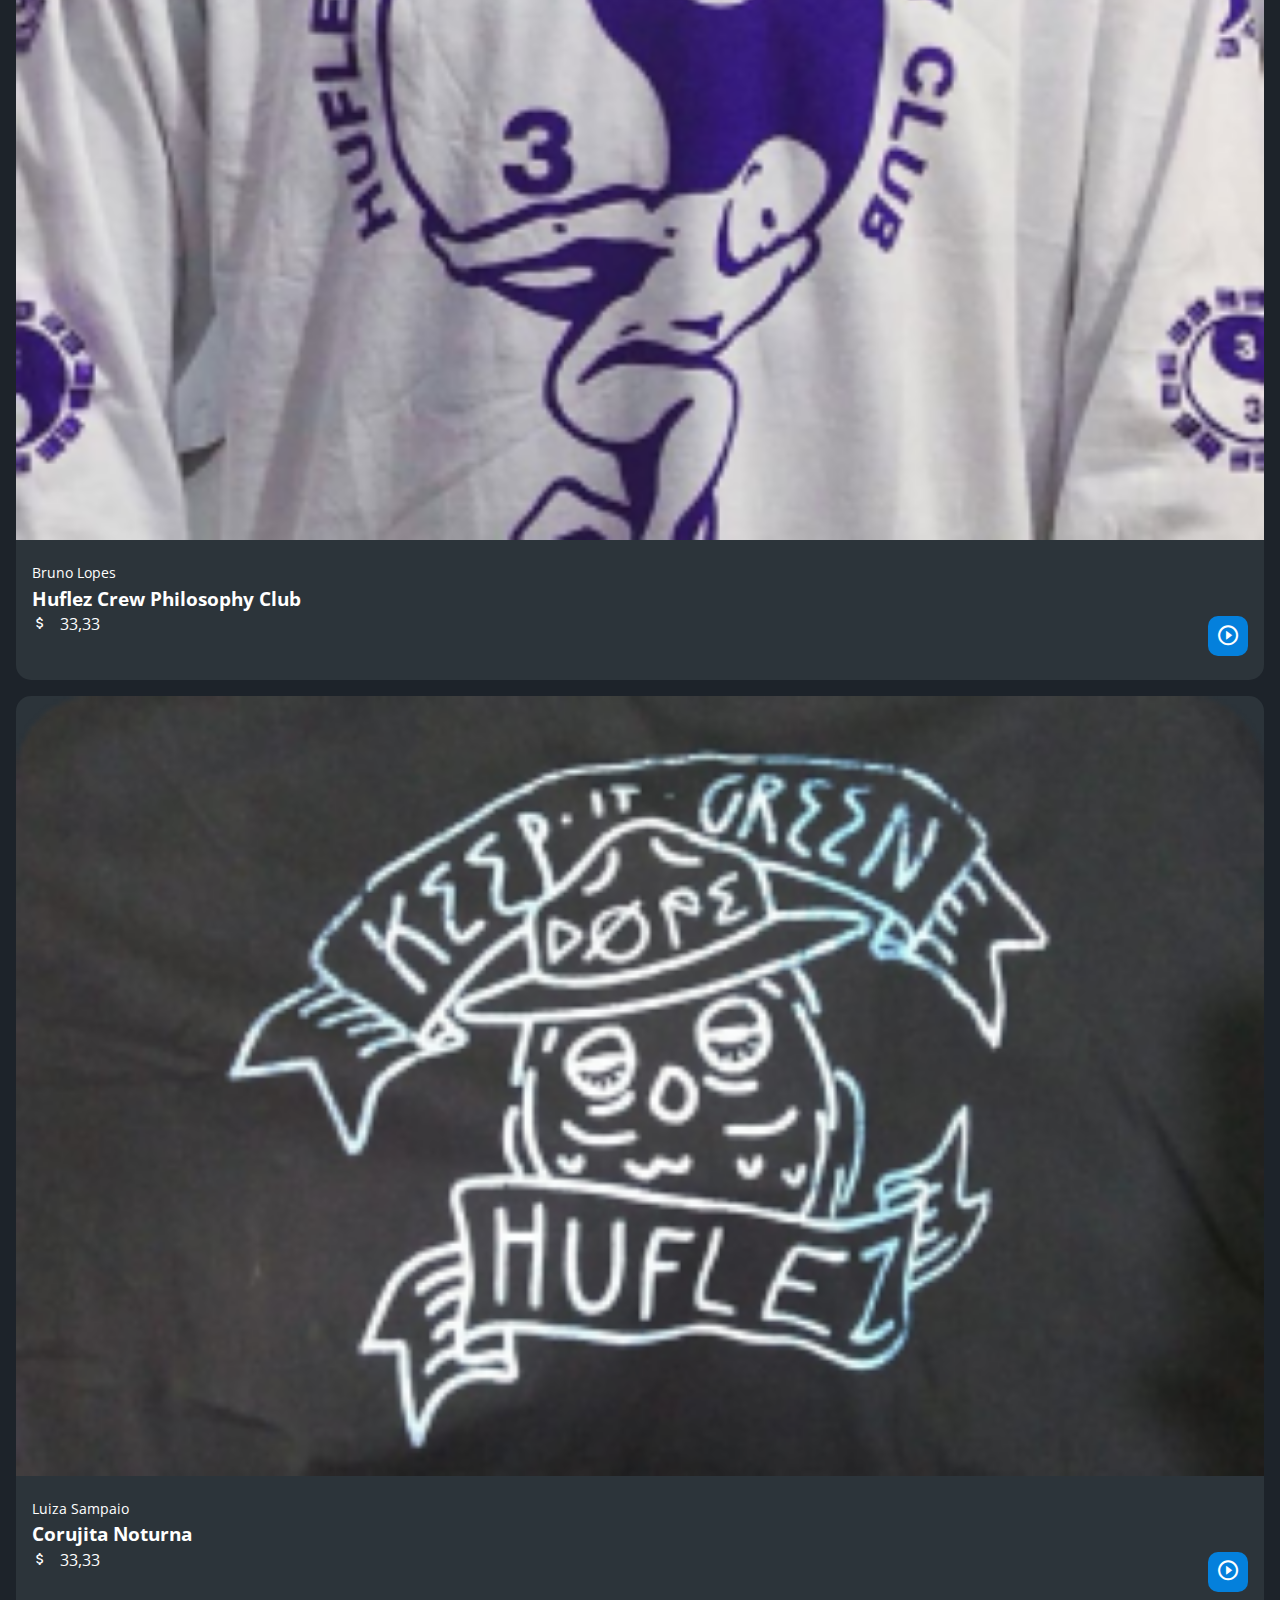
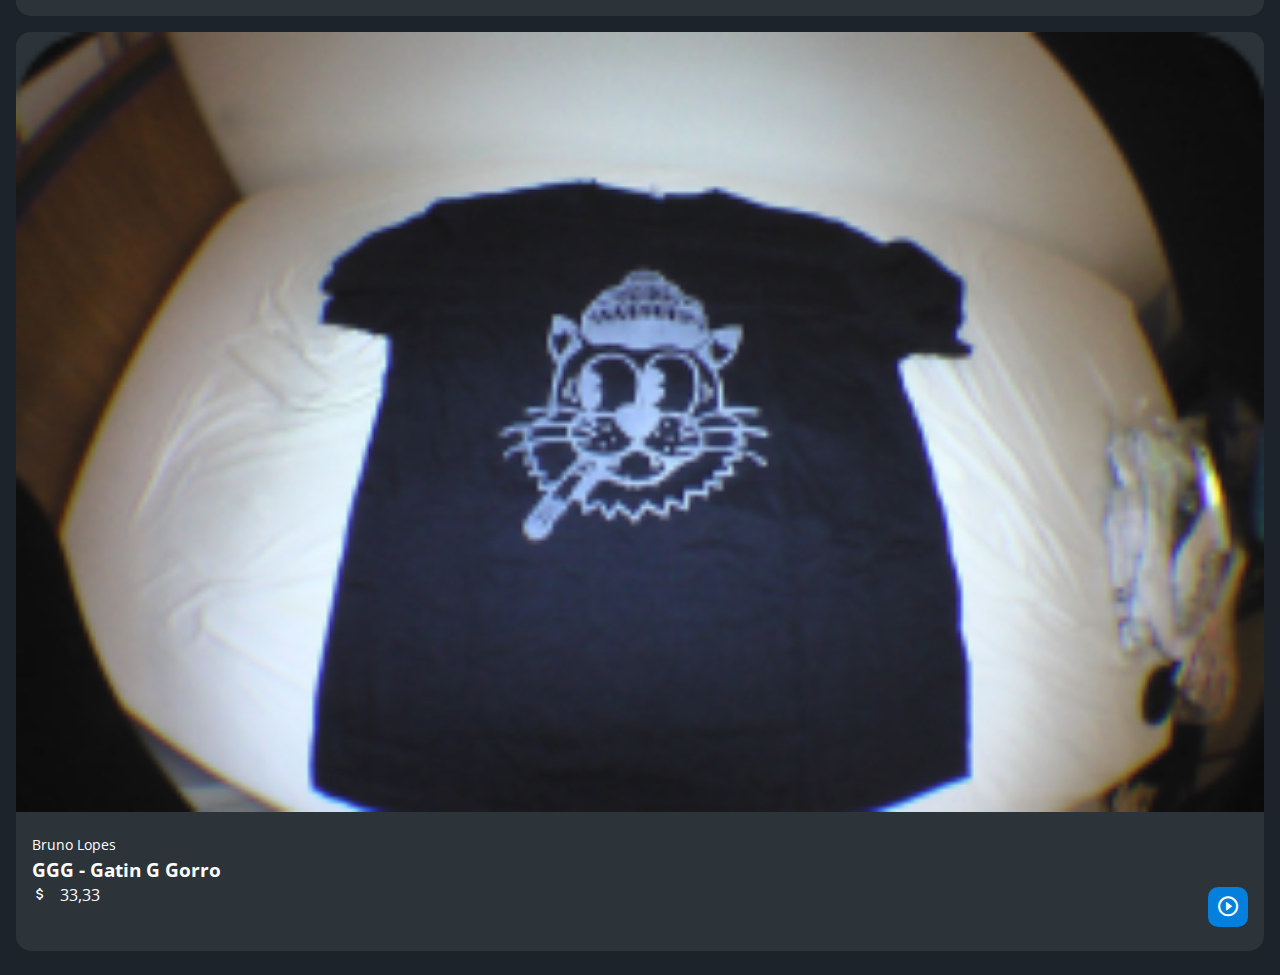
==== commit 6a52c862: "fim pag inicio" ====
--- a/html-css/2 flexbox e grid/index.html
+++ b/html-css/2 flexbox e grid/index.html
@@ -29,8 +29,9 @@
     </nav>
     <main class="principal">
         <h2 class="titulo-pagina">Inicio</h2>
-        <article class="cartao .cartao--destaque">
-            <img src="assets/img/banner-mobile_1.png" alt="banner cartão 1" class="cartao__imagem">
+        <article class="cartao cartao--destaque destaque-video">
+            <img src="assets/img/banner-mobile_1.png" alt="banner cartão 1" class="cartao__imagem cartao__destaque--mobile">
+            <img src="assets/img/banner_1.png" alt="banner cartão 1" class="cartao__imagem cartao__destaque--desktop">
             <div class="cartao__conteudo">
                 <p class="cartao__destaque">Video em destaque</p>
                 <h3 class="cartao__titulo">HZC - Life is .../ 2022</h3>
@@ -40,39 +41,39 @@
                 <button class="cartao__botao cartao__botao--destaque cartao__botao--play">Assistir agora</button>
             </div>
         </article>
-        <article class="cartao cartao--recentes">
+        <article class="cartao cartao--recentes videos-recentes">
             <h3 class="cartao__titulo">Videos Recentes</h3>
             <a href="#" class="cartao__link">Ver todos</a>
             <ul class="cartao__lista">
                 <li class="cartao__item">
                     <img src="assets/img/miniatura_1.png" alt="thumbnail" class="cartao__intem-thumbnail">
-                    <h4 class="cartao__intem-titulo">Love Machine</h4>
-                    <p class="cartao__item-perfil">Bruno Lopez</p>
-                </li>
-                <li class="cartao__item">
-                    <img src="assets/img/miniatura_1.png" alt="thumbnail" class="cartao__intem-thumbnail">
-                    <h4 class="cartao__intem-titulo">Love Machine</h4>
-                    <p class="cartao__item-perfil">Bruno Lopez</p>
-                </li>
-                <li class="cartao__item">
-                    <img src="assets/img/miniatura_1.png" alt="thumbnail" class="cartao__intem-thumbnail">
-                    <h4 class="cartao__intem-titulo">Love Machine</h4>
-                    <p class="cartao__item-perfil">Bruno Lopez</p>
-                </li>
-                <li class="cartao__item">
-                    <img src="assets/img/miniatura_1.png" alt="thumbnail" class="cartao__intem-thumbnail">
-                    <h4 class="cartao__intem-titulo">Love Machine</h4>
-                    <p class="cartao__item-perfil">Bruno Lopez</p>
-                </li>
-                <li class="cartao__item">
-                    <img src="assets/img/miniatura_1.png" alt="thumbnail" class="cartao__intem-thumbnail">
-                    <h4 class="cartao__intem-titulo">Love Machine</h4>
+                    <h4 class="cartao__intem-titulo">HZC - Love Machine</h4>
+                    <p class="cartao__item-perfil">Bruno Lopez</p>
+                </li>
+                <li class="cartao__item">
+                    <img src="assets/img/miniatura_1.png" alt="thumbnail" class="cartao__intem-thumbnail">
+                    <h4 class="cartao__intem-titulo">HZC - Love Machine</h4>
+                    <p class="cartao__item-perfil">Bruno Lopez</p>
+                </li>
+                <li class="cartao__item">
+                    <img src="assets/img/miniatura_1.png" alt="thumbnail" class="cartao__intem-thumbnail">
+                    <h4 class="cartao__intem-titulo">HZC - Love Machine</h4>
+                    <p class="cartao__item-perfil">Bruno Lopez</p>
+                </li>
+                <li class="cartao__item">
+                    <img src="assets/img/miniatura_1.png" alt="thumbnail" class="cartao__intem-thumbnail">
+                    <h4 class="cartao__intem-titulo">HZC - Love Machine</h4>
+                    <p class="cartao__item-perfil">Bruno Lopez</p>
+                </li>
+                <li class="cartao__item">
+                    <img src="assets/img/miniatura_1.png" alt="thumbnail" class="cartao__intem-thumbnail">
+                    <h4 class="cartao__intem-titulo">HZC - Love Machine</h4>
                     <p class="cartao__item-perfil">Bruno Lopez</p>
                 </li>
             </ul>
         </article>
         
-        <section class="secao">
+        <section class="secao secao-videos">
             <h3 class="titulo-secao">Vídeos Mais Vistos</h3>
             <article class="cartao">
                 <img src="assets/img/video_1.png" alt="video 1" class="cartao__imagem">
@@ -113,39 +114,40 @@
         </section>
 
     </article>
-    <article class="cartao cartao--recentes">
+    <article class="cartao cartao--recentes produtos-recentes">
         <h3 class="cartao__titulo">Videos Recentes</h3>
         <a href="#" class="cartao__link">Ver todos</a>
         <ul class="cartao__lista">
             <li class="cartao__item">
                 <img src="assets/img/miniatura_1.png" alt="thumbnail" class="cartao__intem-thumbnail">
-                <h4 class="cartao__intem-titulo">Love Machine</h4>
-                <p class="cartao__item-perfil">Bruno Lopez</p>
-            </li>
-            <li class="cartao__item">
-                <img src="assets/img/miniatura_1.png" alt="thumbnail" class="cartao__intem-thumbnail">
-                <h4 class="cartao__intem-titulo">Love Machine</h4>
-                <p class="cartao__item-perfil">Bruno Lopez</p>
-            </li>
-            <li class="cartao__item">
-                <img src="assets/img/miniatura_1.png" alt="thumbnail" class="cartao__intem-thumbnail">
-                <h4 class="cartao__intem-titulo">Love Machine</h4>
-                <p class="cartao__item-perfil">Bruno Lopez</p>
-            </li>
-            <li class="cartao__item">
-                <img src="assets/img/miniatura_1.png" alt="thumbnail" class="cartao__intem-thumbnail">
-                <h4 class="cartao__intem-titulo">Love Machine</h4>
-                <p class="cartao__item-perfil">Bruno Lopez</p>
-            </li>
-            <li class="cartao__item">
-                <img src="assets/img/miniatura_1.png" alt="thumbnail" class="cartao__intem-thumbnail">
-                <h4 class="cartao__intem-titulo">Love Machine</h4>
+                <h4 class="cartao__intem-titulo">HZC - Love Machine</h4>
+                <p class="cartao__item-perfil">Bruno Lopez</p>
+            </li>
+            <li class="cartao__item">
+                <img src="assets/img/miniatura_1.png" alt="thumbnail" class="cartao__intem-thumbnail">
+                <h4 class="cartao__intem-titulo">HZC - Love Machine</h4>
+                <p class="cartao__item-perfil">Bruno Lopez</p>
+            </li>
+            <li class="cartao__item">
+                <img src="assets/img/miniatura_1.png" alt="thumbnail" class="cartao__intem-thumbnail">
+                <h4 class="cartao__intem-titulo">HZC - Love Machine</h4>
+                <p class="cartao__item-perfil">Bruno Lopez</p>
+            </li>
+            <li class="cartao__item">
+                <img src="assets/img/miniatura_1.png" alt="thumbnail" class="cartao__intem-thumbnail">
+                <h4 class="cartao__intem-titulo">HZC - Love Machine</h4>
+                <p class="cartao__item-perfil">Bruno Lopez</p>
+            </li>
+            <li class="cartao__item">
+                <img src="assets/img/miniatura_1.png" alt="thumbnail" class="cartao__intem-thumbnail">
+                <h4 class="cartao__intem-titulo">HZC - Love Machine</h4>
                 <p class="cartao__item-perfil">Bruno Lopez</p>
             </li>
         </ul>
     </article>
-        <article class="cartao .cartao--destaque">
-            <img src="assets/img/banner-mobile_2.png" alt="banner cartão 1" class="cartao__imagem">
+        <article class="cartao cartao--destaque destaque-produtos">
+            <img src="assets/img/banner-mobile_2.png" alt="banner cartão 1" class="cartao__imagem cartao__destaque--mobile">
+            <img src="assets/img/banner_2.png" alt="banner cartão 1" class="cartao__imagem cartao__destaque--desktop">
             <div class="cartao__conteudo">
                 <p class="cartao__destaque">Nova arte</p>
                 <h3 class="cartao__titulo">Only Zikas - Lagoa Dompa Club</h3>
@@ -155,7 +157,7 @@
                 <button class="cartao__botao cartao__botao--destaque cartao__botao--comprar">Comprar  agora</button>
             </div>
         </article>
-        <section class="secao">
+        <section class="secao secao-produtos">
             <h3 class="titulo-secao">Camisas mais recentes</h3>
             <article class="cartao">
                 <img src="assets/img/produto_1.png" alt="video 1" class="cartao__imagem">
@@ -195,11 +197,6 @@
             </article>
         </section>
     </main>
-
-
-
-
-
     <script src="index.js"></script>
 </body>
 </html>--- a/html-css/2 flexbox e grid/assets/css/estilos.css
+++ b/html-css/2 flexbox e grid/assets/css/estilos.css
@@ -10,7 +10,7 @@
 }
 
 @media screen and (min-width: 1440px) {
-    body {
+    body{
         display: grid;
         grid-template-columns: auto 1fr;
     }
@@ -52,6 +52,7 @@
         padding: 16px 60px;
         height: 80px;
         box-sizing: border-box;
+        grid-column: 2;
     }
 
     .cabecalho__menu, .cabecalho__logo{
@@ -157,6 +158,8 @@
     .menu-lateral{
         position: static;
         width: 200px;
+        grid-column: 1;
+        grid-row: 1/ span 2;
     }
 }
 
@@ -180,8 +183,20 @@
     .principal{
         display: grid;
         grid-template-columns: auto 1fr auto;
+        grid-template-areas: 
+            "titulo-pagina titulo-pagina titulo-pagina"
+            "destaque-video destaque-video videos-recentes"
+            "secao-videos secao-videos secao-videos"
+            "produtos-recentes destaque-produtos destaque-produtos"
+            "secao-produtos secao-produtos secao-produtos"
+        ;
         column-gap: 32px;
         padding: 16px 60px;
+        grid-column: 2;
+    }
+
+    .titulo-secao{
+        grid-column: span 4;
     }
 }
 
@@ -190,6 +205,10 @@
     border-radius: 15px;
     overflow: hidden; /*qualquer coisa que passar do cartão fica escondido*/
     background-color:#2C343A ;
+}
+
+.cartao__destaque--desktop{
+    display: none;
 }
 
 .cartao--destaque{
@@ -283,6 +302,23 @@
 }
 
 @media screen and (min-width: 1440px){
+    .cartao--destaque{
+        margin-bottom: 0px;
+    }
+
+    .cartao__destaque--desktop{
+        display: block;
+    }
+
+    .cartao__destaque--mobile{
+        display: none;
+    }
+
+    .cartao__botao--destaque{
+        grid-column: auto;
+        padding: 16px 8px;
+    }
+
     .cartao--recentes{
         display: grid;
         grid-template-columns: auto auto;
@@ -291,35 +327,104 @@
         width: 256px;
         padding: 16px;
         box-sizing: border-box;
-    }
-    
-}
+        align-self: flex-start;
+    } 
+
+    .cartao--recentes .cartao__titulo{
+    grid-column: auto;
+    }
+
+    .cartao__link{
+    font-size: 0.8rem;
+    font-weight: 600;
+    color: #0480DC;
+    justify-self: flex-end;
+    }
+
+    .cartao__lista{
+        display: grid;
+        row-gap: 16px;
+        grid-column: span 2;
+    }
+    .cartao__item{
+        display: grid;
+        grid-template-columns: auto 1fr;
+        gap: 8px;
+    }
+
+    .cartao__intem-thumbnail{
+        width: 32px;
+        grid-row: span 2;
+    }
+
+    .cartao__intem-titulo{
+        font-size: 0.8rem;
+        line-height: 1.2rem;
+        font-weight: 700;
+    }
+
+    .cartao__item-perfil{
+        font-size: 0.8rem;
+        color: #95999C;
+    }
+   
+}
+
 
 .secao{
     display: grid;
     gap: 16px;
 }
 
-
-
-
-
-
-
-
-
-
-
-
-
-
-
-
-
-
-
-
-
-
-
-
+@media screen and (min-width: 1440px) {
+    .secao {
+        grid-template-columns: repeat(4, 1fr);
+    }
+
+    .destaque-video {
+        grid-area: destaque-video;
+    }
+    
+    .videos-recentes {
+        grid-area: videos-recentes;
+    }
+    
+    .secao-videos {
+        grid-area: secao-videos;
+    }
+    
+    .destaque-produtos {
+        grid-area: destaque-produtos;
+    }
+    
+    .produtos-recentes {
+        grid-area: produtos-recentes;
+    }
+    
+    .secao-produtos {
+        grid-area: secao-produtos;
+    }
+}
+
+
+
+
+
+
+
+
+
+
+
+
+
+
+
+
+
+
+
+
+
+
+
